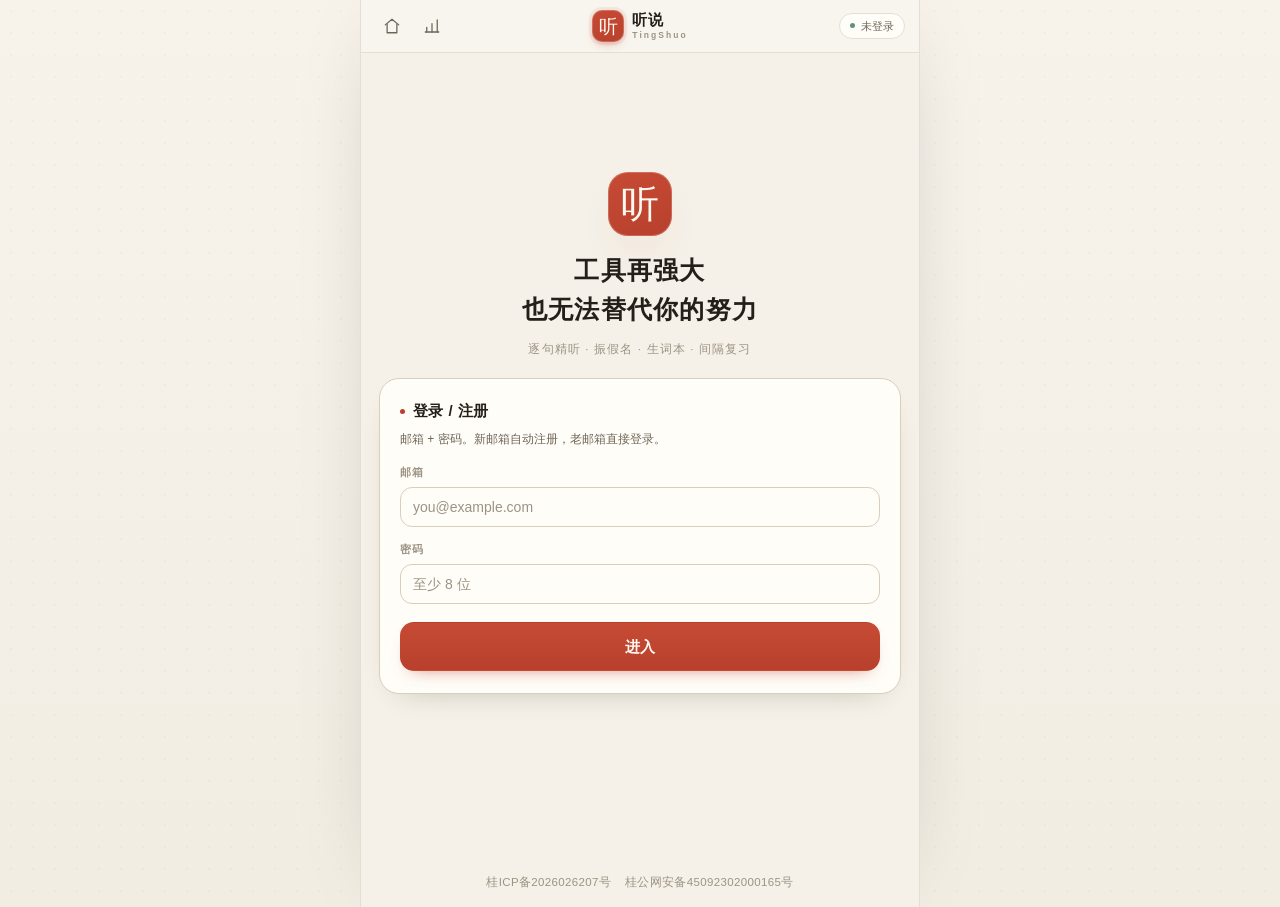
==== web/index.html @ bac6faae "feat(listen): 听力训练 12 课——切段播放/填空与选择题判分/原文重听（v0.9.46）" ====
<!DOCTYPE html>
<html lang="zh-CN">
<head>
<meta charset="UTF-8">
<meta name="viewport" content="width=device-width, initial-scale=1.0">
<meta name="theme-color" content="#F5F1E8">
<title>听说 TingShuo · 日语精听</title>
<link rel="icon" type="image/svg+xml" href="favicon.svg">
<link rel="alternate icon" href="favicon.ico">
<link rel="icon" type="image/png" sizes="32x32" href="favicon-32.png">
<link rel="apple-touch-icon" href="apple-touch-icon.png">
<link rel="stylesheet" href="css/style.css">
</head>
<body>
<div class="frame">
  <header>
    <div class="hdr-side">
      <button class="nav-btn" id="nav-back" style="display:none" title="返回" aria-label="返回">
        <svg viewBox="0 0 24 24" width="18" height="18" fill="none" stroke="currentColor" stroke-width="1.8" stroke-linecap="round" stroke-linejoin="round"><path d="m15 18-6-6 6-6"/></svg>
      </button>
      <button class="nav-btn" id="nav-home" title="首页" aria-label="首页">
        <svg viewBox="0 0 24 24" width="18" height="18" fill="none" stroke="currentColor" stroke-width="1.7" stroke-linecap="round" stroke-linejoin="round"><path d="M3 10.5 12 3l9 7.5"/><path d="M5.5 9.5V21h13V9.5"/></svg>
      </button>
      <button class="nav-btn" id="nav-study" title="学习足迹" aria-label="学习足迹">
        <svg viewBox="0 0 24 24" width="18" height="18" fill="none" stroke="currentColor" stroke-width="1.7" stroke-linecap="round" stroke-linejoin="round"><path d="M5 20v-6"/><path d="M12 20V9"/><path d="M19 20V4"/><path d="M3 20h18"/></svg>
      </button>
    </div>
    <div class="brand">
      <span class="brand-seal">听</span>
      <span class="brand-name">听说<em>TingShuo</em></span>
    </div>
    <div class="hdr-side right">
      <span class="s" id="userchip">未登录</span>
      <button class="nav-btn text" id="logout-btn" style="display:none" title="登出">退出</button>
    </div>
  </header>

  <!-- 登录 -->
  <section class="screen on" id="sc-login">
    <div class="login-wrap">
      <div class="login-hero">
        <div class="login-seal">听</div>
        <h1>工具再强大<br>也无法替代你的努力</h1>
        <p>逐句精听 · 振假名 · 生词本 · 间隔复习</p>
      </div>
      <div class="card login-card">
        <h2>登录 / 注册</h2>
        <p class="hint">邮箱 + 密码。新邮箱自动注册，老邮箱直接登录。</p>
        <div class="field">
          <label class="field-label" for="login-email">邮箱</label>
          <input id="login-email" placeholder="you@example.com" autocomplete="username">
        </div>
        <div class="field">
          <label class="field-label" for="login-pass">密码</label>
          <input id="login-pass" type="password" placeholder="至少 8 位" autocomplete="current-password">
        </div>
        <button class="btn accent" id="login-btn">进入</button>
        <div class="err" id="login-err"></div>
      </div>
    </div>
  </section>

  <!-- 首页/状态 -->
  <section class="screen" id="sc-home">
    <div class="card" id="gen-status-card" style="display:none">
      <h2>生成任务</h2>
      <p class="hint" id="gen-status-text"></p>
      <button class="btn accent" id="gen-status-btn">查看进度</button>
    </div>

    <div class="card hero">
      <div class="hero-top">
        <div>
          <span class="hero-overline">DAILY LESSON</span>
          <h2>今日课程</h2>
        </div>
        <div class="hero-date">
          <span class="bignum" id="lesson-date">—</span>
          <span class="hero-date-label">今日</span>
        </div>
      </div>
      <span class="status-chip" id="lesson-chip">未创建</span>
      <p class="hint" id="lesson-desc">还没有今天的课程。1 个词也可以生成一课。</p>
      <button class="btn accent" id="home-main-btn">创建今日课程</button>
      <button class="btn ghost" id="home-new-btn" style="display:none">✎ 新建词单（重做今日）</button>
      <div class="err" id="home-err"></div>
    </div>

    <div class="card review-card" id="review-card" style="display:none">
      <h2>复习</h2>
      <p class="hint" id="review-desc">有句子需要复习</p>
      <button class="btn accent" id="review-btn">开始复习</button>
    </div>

    <div class="card study-card">
      <h2>背词</h2>
      <p class="hint" id="wordstudy-desc">提交过的词单会自动累积到这里。</p>
      <div class="row2 action-row">
        <button class="btn ghost" id="ws-due-btn">复习</button>
        <button class="btn accent" id="ws-new-btn">新学</button>
      </div>
      <a class="text-link" href="#" id="lib-link">进入生词库 <span>→</span></a>
    </div>

    <div class="card">
      <h2>历史课程</h2>
      <div id="history-list"></div>
    </div>

    <div class="home-grid">
      <div class="card lib-tile">
        <span class="lib-ic ic-accent" aria-hidden="true"><svg viewBox="0 0 24 24" fill="none" stroke="currentColor" stroke-width="1.7" stroke-linecap="round" stroke-linejoin="round"><path d="M4 19.5A2.5 2.5 0 0 1 6.5 17H20"/><path d="M6.5 2H20v20H6.5A2.5 2.5 0 0 1 4 19.5v-15A2.5 2.5 0 0 1 6.5 2z"/></svg></span>
        <div class="lib-main">
          <h2>生词本</h2>
          <p class="hint" id="nb-desc">按目录浏览导入的生词与例句。</p>
        </div>
        <button class="btn ghost compact-btn" id="home-nb-btn" aria-label="浏览生词本">浏览 <span class="lib-go">→</span></button>
      </div>

      <div class="card lib-tile">
        <span class="lib-ic ic-jade" aria-hidden="true"><svg viewBox="0 0 24 24" fill="none" stroke="currentColor" stroke-width="1.7" stroke-linecap="round" stroke-linejoin="round"><path d="M4 14v-2a8 8 0 0 1 16 0v2"/><rect x="2.5" y="13" width="4" height="6.5" rx="2"/><rect x="17.5" y="13" width="4" height="6.5" rx="2"/></svg></span>
        <div class="lib-main">
          <h2>课文本</h2>
          <p class="hint" id="rec-desc">跟着原声课文背诵（第 5—9 课）。</p>
        </div>
        <button class="btn ghost compact-btn" id="home-rec-btn" aria-label="打开课文本">打开 <span class="lib-go">→</span></button>
      </div>

      <div class="card lib-tile">
        <span class="lib-ic ic-gold" aria-hidden="true"><svg viewBox="0 0 24 24" fill="none" stroke="currentColor" stroke-width="1.7" stroke-linecap="round" stroke-linejoin="round"><path d="m12 3 9 5-9 5-9-5 9-5Z"/><path d="m3 12 9 5 9-5"/><path d="m3 16.5 9 5 9-5"/></svg></span>
        <div class="lib-main">
          <h2>语法本</h2>
          <p class="hint" id="gra-desc">按课查看语法点与例句，联动课文本与生词本。</p>
        </div>
        <button class="btn ghost compact-btn" id="home-gra-btn" aria-label="打开语法本">打开 <span class="lib-go">→</span></button>
      </div>

      <div class="card lib-tile">
        <span class="lib-ic ic-accent" aria-hidden="true"><svg viewBox="0 0 24 24" fill="none" stroke="currentColor" stroke-width="1.7" stroke-linecap="round" stroke-linejoin="round"><circle cx="12" cy="12" r="9"/><path d="M3 12h18"/><path d="M12 3a15 15 0 0 1 0 18a15 15 0 0 1 0-18Z"/></svg></span>
        <div class="lib-main">
          <h2>生词本资源</h2>
          <p class="hint" id="nbres-desc">大家共享的生词本，可只读收藏或复制收藏。</p>
        </div>
        <button class="btn ghost compact-btn" id="home-nbres-btn" aria-label="逛逛生词本资源">逛逛 <span class="lib-go">→</span></button>
      </div>

      <div class="card lib-tile wide">
        <span class="lib-ic ic-ink" aria-hidden="true"><svg viewBox="0 0 24 24" fill="none" stroke="currentColor" stroke-width="1.7" stroke-linecap="round" stroke-linejoin="round"><ellipse cx="12" cy="5" rx="8" ry="3"/><path d="M4 5v14c0 1.7 3.6 3 8 3s8-1.3 8-3V5"/><path d="M4 12c0 1.7 3.6 3 8 3s8-1.3 8-3"/></svg></span>
        <div class="lib-main">
          <h2>本地音频缓存</h2>
          <p class="hint" id="cache-desc">尚未缓存音频，播放过的句子会自动存到本地。</p>
        </div>
        <button class="btn ghost compact-btn" id="cache-clear-btn">清理</button>
      </div>
    </div>

    <details class="card flow">
      <summary>使用流程</summary>
      <p class="hint">① 粘贴今天的词单（哪怕 1 个词也行，推荐每天 20 个）→ ② AI 生成材料（约 2—5 分钟）→
      ③ 一键配音（Azure TTS，逐句生成）→ ④ 点句播放、看振り仮名跟读。</p>
    </details>
  </section>

  <!-- 学习足迹 -->
  <section class="screen" id="sc-study">
    <div class="card st-hero">
      <div class="st-hero-copy">
        <span class="hero-overline">STUDY TRACE</span>
        <h2>学习足迹</h2>
        <p class="hint" id="st-today-line">今天还没有开始学习</p>
        <div class="st-chips">
          <span class="st-chip"><b id="st-streak">0</b><i>天连续</i></span>
          <span class="st-chip"><b id="st-best">0</b><i>天最佳</i></span>
        </div>
        <span class="status-chip" id="st-today-chip">今日目标 15 分钟</span>
      </div>
      <div class="st-ringwrap lg">
        <svg class="st-ring" viewBox="0 0 96 96" aria-hidden="true">
          <circle class="st-ring-bg" cx="48" cy="48" r="40"></circle>
          <circle class="st-ring-fg" cx="48" cy="48" r="40"></circle>
        </svg>
        <div class="st-ringtxt"><b id="st-ring-pct">0%</b><span id="st-ring-label">目标 15 分钟</span></div>
      </div>
    </div>

    <div class="card">
      <h2>每日目标</h2>
      <p class="hint">选一个每天能坚持的时长，达标后圆环点亮。</p>
      <div class="st-goal-chips" id="st-goals"></div>
    </div>

    <div class="card">
      <div class="card-head"><h2>本周</h2><span class="hint" id="st-week-total"></span></div>
      <div class="st-week" id="st-week"></div>
      <p class="hint" id="st-week-note" style="margin-top:8px"></p>
    </div>

    <div class="card">
      <div class="card-head"><h2>学习日历</h2><span class="hint" id="st-cal-total"></span></div>
      <div class="st-seg" role="tablist">
        <button class="on" id="st-view-month" type="button">月历</button>
        <button id="st-view-year" type="button">年视图</button>
      </div>
      <div class="st-cal-nav">
        <button class="st-navbtn" id="st-prev" type="button" aria-label="上一页">‹</button>
        <b id="st-cal-title"></b>
        <button class="st-navbtn" id="st-next" type="button" aria-label="下一页">›</button>
        <button class="st-todaybtn" id="st-today" type="button">今天</button>
      </div>
      <div id="st-cal"></div>
      <div class="st-legend">
        <span>少</span><i class="lv1"></i><i class="lv2"></i><i class="lv3"></i><i class="lv4"></i><i class="lv5"></i><span>多</span>
        <span class="st-legend-note">· 每格 = 一天，点格子看明细</span>
      </div>
    </div>

    <div class="card" id="st-day-card" hidden></div>

    <div class="card">
      <div class="card-head"><h2>累计</h2><span class="hint" id="st-total-hint"></span></div>
      <div class="st-total">
        <div><b id="st-total-hours">0</b><i>小时</i></div>
        <div class="st-total-split">
          <span>主动学习 <b id="st-total-active">0</b></span>
          <span>听力 <b id="st-total-listen">0</b></span>
        </div>
      </div>
      <div class="st-milebar"><div id="st-milebar-fill"></div></div>
      <p class="hint" id="st-next-mile" style="margin-top:8px"></p>
    </div>

    <div class="card">
      <h2>里程碑</h2>
      <div class="st-miles" id="st-miles"></div>
    </div>

    <details class="card flow">
      <summary>学习时长怎么算？</summary>
      <p class="hint">只统计打开着、且在用的学习页面：后台、锁屏、切到别的窗口都不计。<br>
      连续 2 分钟没有操作、也没有播放音频，会自动暂停计时。<br>
      听音频时记作「听力」，其余记作「主动」；单日听力最多 3 小时，全天最多 8 小时。<br>
      一天累计满 5 分钟算一个学习日；每 7 天允许 1 天休息，不打断连续天数。<br>
      电脑和手机同时使用不会重复计时。</p>
    </details>
  </section>

  <!-- 词单 -->
  <section class="screen" id="sc-create">
    <div class="card">
      <h2>今天的词单</h2>
      <p class="hint">每行一词：<code>单词｜读音｜词性｜中文</code>（读音可空）。重点词标 <code>★</code>（材料中出现 2 次）。</p>
      <textarea id="words-input" placeholder="精算｜せいさん｜名詞｜一起结账 ★&#10;駅｜えき｜名詞｜车站"></textarea>
      <div class="textarea-foot"><span class="hint" id="words-count">0 词</span></div>
      <div class="field-label" style="margin-top:14px">生成模式</div>
      <div class="modebar" style="margin-top:6px">
        <button id="mode-full" class="on">句子模式</button>
        <button id="mode-phrases">短语模式</button>
      </div>
      <p class="hint" id="mode-desc" style="margin:6px 0 0">对话 + 短文：每个词自然出现在有场景的完整句子里（约 3—5 分钟）</p>
      <div class="row2 field-row">
        <div class="field">
          <span>难度</span>
          <select id="sel-level"><option>N5</option><option selected>N4</option><option>N3</option></select>
        </div>
        <div class="field">
          <span>朗读音色</span>
          <select id="sel-voice"><option value="Nanami" selected>Nanami（女声）</option><option value="Keita">Keita（男声）</option></select>
        </div>
      </div>
      <button class="btn accent" id="submit-words-btn">提交并生成材料</button>
      <div class="row2 action-row">
        <button class="btn ghost" id="open-picker-btn">从生词库选词</button>
        <button class="btn ghost" id="fill-sample-btn">填入示例 20 词</button>
      </div>
      <div class="err" id="create-err"></div>
    </div>
  </section>

  <!-- 生成中 -->
  <section class="screen" id="sc-gen">
    <div class="card gen-note">
      <h2 id="gen-title">材料生成中</h2>
      <div class="spinner"></div>
      <p class="hint" id="gen-note">正在用大模型围绕你的词单写对话和短文，通常需要 2—5 分钟。<br>请不要关闭本页。</p>
      <p class="hint" id="gen-step"></p>
      <div class="preview" id="gen-preview"></div>
      <div class="log" id="gen-log"></div>
      <div class="err" id="gen-err"></div>
      <button class="btn accent" style="display:none" id="gen-retry">↻ 重新生成</button>
      <button class="btn ghost" style="display:none" id="gen-back">返回修改词单</button>
    </div>
  </section>

  <!-- 学习 -->
  <section class="screen" id="sc-learn">
    <div class="modebar">
      <button id="md-normal" class="on">跟读</button>
      <button id="md-blind">盲听</button>
      <button id="md-zh">译文</button>
      <button id="md-rt" class="on">假名</button>
      <button id="md-fav">★ 收藏</button>
    </div>
    <div class="viewbar">
      <button id="vw-words">生词模式</button>
      <button id="vw-phrases">短语模式</button>
      <button id="vw-full" class="on">句子模式</button>
    </div>
    <div class="tabs" id="mat-tabs"></div>
    <div class="row2 learn-actions" style="margin-bottom:10px">
      <button class="btn ghost" id="play-all-btn">▶ 整段连播</button>
      <button class="btn ghost" id="pod-btn" title="本课中日双语播客">🎙 播客</button>
      <button class="btn accent" id="tts-btn">为全部句子配音</button>
    </div>
    <div class="card pod-panel" id="pod-panel" hidden>
      <div class="pod-head">
        <span class="pod-title" id="pod-title">本课播客 · 思思 & xudong</span>
        <span class="pod-state" id="pod-state"></span>
        <span style="flex:1"></span>
        <button class="btn ghost" id="pod-gen">生成播客</button>
        <button class="btn ghost" id="pod-close">收起</button>
      </div>
      <div class="pod-bar">
        <button class="btn ghost" id="pod-play">▶</button>
        <select id="pod-rate" title="倍速">
          <option value="0.8">0.8x</option>
          <option value="1" selected>1.0x</option>
          <option value="1.2">1.2x</option>
        </select>
        <span id="pod-time">0:00 / 0:00</span>
      </div>
      <div class="pod-sub" id="pod-sub"></div>
      <div class="pod-log" id="pod-log" hidden></div>
      <div class="pod-list" id="pod-list"></div>
    </div>
    <div class="sents" id="sents"></div>
    <p class="hint" id="learn-hint" style="margin-top:12px"></p>
  </section>
  <!-- 复习 -->
  <section class="screen" id="sc-review">
    <div id="review-content"></div>
  </section>
  <!-- 生词库 -->
  <section class="screen" id="sc-library">
    <input id="lib-search" placeholder="搜索单词 / 读音 / 含义">
    <div class="sents" id="lib-list" style="margin-top:10px"></div>
    <p class="hint" id="lib-hint" style="margin-top:12px"></p>
  </section>
  <!-- 背词 -->
  <section class="screen" id="sc-wordstudy">
    <div id="wordstudy-content"></div>
  </section>
  <!-- 生词本 -->
  <section class="screen" id="sc-aiask">
    <div class="card" style="padding:10px 12px" id="ai-ctx"></div>
    <div id="ai-msgs"></div>
    <div class="ai-inputcard">
      <input id="ai-q" maxlength="500" placeholder="关于这句想问什么？" />
      <div class="ai-inputfoot">
        <button id="ai-send" class="ai-sendbtn" title="发送">↑</button>
      </div>
    </div>
  </section>

  <section class="screen" id="sc-notebook">
    <div class="nb-headpin" id="nb-headpin">
    <div class="nb-tabs" id="nb-tabs">
      <button class="nb-tab on" id="nb-tab-mine" type="button">
        <b>我的生词本</b><span class="nb-tab-sub" id="nb-tab-mine-sub"></span>
      </button>
      <button class="nb-tab" id="nb-tab-fav" type="button">
        <b>收藏生词本</b><span class="nb-tab-sub" id="nb-tab-fav-sub"></span>
      </button>
      <button class="nb-tab nb-tab-add" id="nb-tab-add" type="button" title="新建生词本">＋</button>
    </div>
    <div class="card nb-strip" id="nb-strip">
      <div class="nb-strip-main">
        <div class="nb-strip-row1">
          <select id="nbp-nb" class="nb-strip-select" aria-label="切换生词本"></select>
          <b id="nb-strip-name" hidden>生词本</b>
          <span id="nb-strip-badge"></span>
        </div>
        <div class="nb-strip-row2" id="nb-strip-text"></div>
      </div>
      <div class="nb-strip-btns">
        <button class="btn ghost" id="nb-share-back" type="button" hidden>← 资源</button>
        <button class="btn ghost nb-share-btn" id="nb-share-btn" type="button" title="把这个生词本共享给所有人">共享</button>
        <span class="nb-tool-sep" id="nb-tool-sep"></span>
        <button class="btn ghost nb-icon" id="nb-pod-btn" title="用本单元的词和句子生成播客" aria-label="生成播客">
          <svg viewBox="0 0 24 24" fill="none" stroke="currentColor" stroke-width="1.7" stroke-linecap="round" stroke-linejoin="round"><rect x="9" y="3" width="6" height="11" rx="3"/><path d="M5 11a7 7 0 0 0 14 0"/><path d="M12 18v3"/><path d="M9 21h6"/></svg>
        </button>
        <button class="btn ghost nb-icon" id="nb-copy-btn" title="复制本单元全部词和句子" aria-label="复制本单元">
          <svg viewBox="0 0 24 24" fill="none" stroke="currentColor" stroke-width="1.7" stroke-linecap="round" stroke-linejoin="round"><rect x="9" y="9" width="10" height="10" rx="2"/><path d="M5 15V5a2 2 0 0 1 2-2h8"/></svg>
        </button>
        <button class="btn ghost nb-icon" id="nb-export-btn" title="导出本单元词和句子（txt + csv）" aria-label="导出本单元">
          <svg viewBox="0 0 24 24" fill="none" stroke="currentColor" stroke-width="1.7" stroke-linecap="round" stroke-linejoin="round"><path d="M12 3v11"/><path d="m7 10 5 5 5-5"/><path d="M5 21h14"/></svg>
        </button>
        <button class="btn ghost nb-icon nb-test" id="nb-test-btn" title="测试本目录全部词（句子挖空为主）" aria-label="测试本目录">测</button>
        <button class="btn ghost nb-icon" id="nb-gra-btn" title="本课语法点与例句" aria-label="本课语法" hidden>法</button>
        <div class="nb-play-group" id="nb-play-group">
          <button class="btn ghost nb-icon" id="nb-play-cfg" title="播放设置" aria-label="播放设置">
            <svg viewBox="0 0 24 24" fill="none" stroke="currentColor" stroke-width="1.7" stroke-linecap="round" stroke-linejoin="round"><path d="M4 7h10"/><path d="M18 7h2"/><circle cx="16" cy="7" r="2"/><path d="M4 17h4"/><path d="M12 17h8"/><circle cx="10" cy="17" r="2"/></svg>
          </button>
          <button class="btn accent" id="nb-play-all" title="按设置连播本目录全部词与例句">▶ 全播</button>
          <button class="btn ghost nb-icon nb-kbd" id="nb-kbd-btn" type="button" aria-label="键盘快捷键说明">
            <svg viewBox="0 0 24 24" fill="none" stroke="currentColor" stroke-width="1.7" stroke-linecap="round" stroke-linejoin="round"><rect x="2.5" y="6" width="19" height="12" rx="2.5"/><path d="M6 10h.01M9 10h.01M12 10h.01M15 10h.01M18 10h.01M6 14h.01M18 14h.01M9 14h6"/></svg>
            <span class="nb-kbd-pop" role="tooltip">
              <span class="nb-kbd-row"><kbd>←</kbd><kbd>↑</kbd><em>上一个</em></span>
              <span class="nb-kbd-row"><kbd>→</kbd><kbd>↓</kbd><em>下一个</em></span>
              <span class="nb-kbd-row"><kbd class="wide">空格</kbd><em>暂停 / 继续</em></span>
              <span class="nb-kbd-note">全播时生效</span>
            </span>
          </button>
        </div>
      </div>
    </div>
    </div>
    <!-- 目录选择面板紧跟横条：播客面板可能很高（生成中日志+几百行列表），
         放在它下面时点"更换"弹出来的面板在屏幕外，看着像没反应（2026-11-04 报障） -->
    <div class="card nb-pickpanel" id="nbp-panel" hidden>
      <div class="nb-pickrow" id="nbp-statrow">
        <span class="nb-pickstat" id="nbp-stat"></span>
        <button class="nb-mini-add" id="nbp-new-dir" type="button" title="新建目录">＋目录</button>
      </div>
      <div class="nb-picklist" id="nbp-list"></div>
    </div>
    <div class="card nb-sharepanel" id="nb-sharepanel" hidden>
      <div id="nb-share-body"></div>
    </div>
    <div id="pod-slot-nb"></div>
    <div class="card nb-nowbar" id="nb-nowbar" hidden>
      <span id="nb-now-text"></span>
      <span class="nb-now-btns">
        <button class="btn ghost nb-now-cfg" id="nb-now-cfg" title="播放设置" aria-label="播放设置">
          <svg viewBox="0 0 24 24" fill="none" stroke="currentColor" stroke-width="1.7" stroke-linecap="round" stroke-linejoin="round"><path d="M4 7h10"/><path d="M18 7h2"/><circle cx="16" cy="7" r="2"/><path d="M4 17h4"/><path d="M12 17h8"/><circle cx="10" cy="17" r="2"/></svg>
        </button>
        <button class="btn ghost" id="nb-now-pause">⏸ 暂停</button>
        <button class="btn ghost" id="nb-now-stop">■ 停止</button>
      </span>
    </div>
    <div class="sents" id="nb-words"></div>
    <p class="hint" id="nb-hint" style="margin-top:12px"></p>
  </section>

  <!-- 生词本资源：大家共享出来的生词本 -->
  <section class="screen" id="sc-nbres">
    <div class="card nbres-head">
      <h2>生词本资源</h2>
      <p class="hint">大家共享出来的生词本。<b>只读收藏</b>跟着原作者更新；<b>复制收藏</b>得到一份独立的副本，可自由修改。</p>
    </div>
    <div id="nbres-list"></div>
    <p class="hint" id="nbres-hint" style="margin-top:12px"></p>
  </section>

  <!-- 语法本 -->
  <section class="screen" id="sc-grammar">
    <div class="card" id="gra-list-card">
      <h2>语法本</h2>
      <p class="hint">按教材课次整理「语法解释」与「表达扩展」。例句与词表可发音；已出现在课文本/生词本里的例句会带「原声」「生词本」入口。</p>
      <div class="gra-books" id="gra-books" role="tablist">
        <button class="gra-book" data-book="初级上">初级上</button>
        <button class="gra-book" data-book="初级下">初级下</button>
        <button class="gra-book" data-book="中级上">中级上</button>
        <button class="gra-book" data-book="中级下">中级下</button>
        <button class="gra-book" data-book="高级">高级</button>
      </div>
      <button class="gra-quiz-entry" id="gra-quiz-random">
        <span class="gra-quiz-entry-main">
          <b>综合测验 · 随机 20 题</b>
          <span class="hint">全书随机抽题，点选即判分</span>
        </span>
        <span class="gra-quiz-entry-go">开始 →</span>
      </button>
      <div id="gra-list"></div>
    </div>
    <div id="gra-lesson" hidden>
      <button class="btn ghost gra-back" id="gra-back-list">← 课列表</button>
      <div id="gra-detail"></div>
    </div>
  </section>

  <!-- 语法测验 -->
  <section class="screen" id="sc-quiz">
    <div class="card quiz-head">
      <div class="quiz-head-top">
        <h2 id="quiz-title">语法测验</h2>
        <span class="quiz-count" id="quiz-count"></span>
      </div>
      <div class="quiz-bar"><div id="quiz-bar-fill"></div></div>
    </div>
    <div id="quiz-body"></div>
  </section>

  <!-- 课文本列表 -->
  <section class="screen" id="sc-recite">
    <div class="card">
      <h2>课文本</h2>
      <p class="hint">练口语课文原声。选一课：听读、背诵、听写、选角色对戏，或用消失术、中译日、通关赛挑战记忆。</p>
      <div class="tabs rec-tabs" id="rec-tabs">
        <button data-tab="text" class="on">课文</button>
        <button data-tab="listen">听力训练</button>
      </div>
      <div id="rec-list"></div>
      <div id="lis-list" hidden></div>
      <p class="hint" id="rec-list-hint" style="margin-top:12px"></p>
    </div>
  </section>

  <!-- 课文本练习 -->
  <section class="screen" id="sc-recite-play">
    <div class="card rec-head">
      <div class="rec-head-top">
        <h2 id="rec-title">—</h2>
        <div class="rec-head-tools">
          <select id="rec-rate" class="rec-speed" aria-label="播放速度">
            <option value="0.5">0.5×</option>
            <option value="0.75">0.75×</option>
            <option value="1" selected>1×</option>
            <option value="1.25">1.25×</option>
            <option value="1.5">1.5×</option>
          </select>
          <button class="btn ghost rec-gra-btn" id="rec-gra-btn" title="本课语法点与例句" aria-label="本课语法点与例句" hidden>
            <svg viewBox="0 0 24 24" fill="none" stroke="currentColor" stroke-width="1.7" stroke-linecap="round" stroke-linejoin="round"><path d="M4 19.5A2.5 2.5 0 0 1 6.5 17H20"/><path d="M6.5 2H20v20H6.5A2.5 2.5 0 0 1 4 19.5v-15A2.5 2.5 0 0 1 6.5 2z"/></svg>
          </button>
        </div>
      </div>
      <div class="modebar rec-modes" id="rec-modes">
        <button data-mode="read" class="on">听读</button>
        <button data-mode="recite">背诵</button>
        <button data-mode="dict">听写</button>
        <button data-mode="listen">连听</button>
        <button data-mode="role">对戏</button>
        <button data-mode="cloze">消失术</button>
        <button data-mode="zh2jp">中译日</button>
        <button data-mode="run">通关赛</button>
      </div>
      <p class="hint" id="rec-mode-desc"></p>
    </div>
    <div id="rec-lines"></div>
    <div id="rec-focus" hidden></div>
    <div class="rec-player" id="rec-player" hidden>
      <div class="rec-bar"><div id="rec-bar-fill"></div></div>
      <div class="rec-ctrls">
        <button class="rec-btn" id="rec-prev" aria-label="上一句">⏮</button>
        <button class="rec-btn main" id="rec-play" aria-label="播放">▶</button>
        <button class="rec-btn" id="rec-repeat" aria-label="重播本句">↻</button>
        <button class="rec-btn" id="rec-next" aria-label="下一句">⏭</button>
      </div>
    </div>
  </section>

  <!-- 听力训练练习 -->
  <section class="screen" id="sc-listen-play">
    <div class="card rec-head">
      <div class="rec-head-top">
        <h2 id="lis-title">—</h2>
        <span class="rec-item-meta" id="lis-meta"></span>
      </div>
      <p class="hint">按大题播放录音并作答，提交后判分、揭晓原文。点原文任意一句可重听该句。</p>
    </div>
    <div id="lis-sections"></div>
  </section>

  <footer class="site-footer">
    <a href="https://beian.miit.gov.cn/" target="_blank" rel="noopener noreferrer">桂ICP备2026026207号</a>
    <a href="https://beian.mps.gov.cn/#/query/webSearch?code=45092302000165" target="_blank" rel="noopener noreferrer">桂公网安备45092302000165号</a>
  </footer>
</div>
<!-- 生词库选词层（创建课程页用） -->
<div class="picker-mask" id="picker-mask" style="display:none">
  <div class="picker card">
    <h2>从生词库选词</h2>
    <input id="picker-search" placeholder="搜索单词 / 读音 / 含义">
    <div class="picker-list" id="picker-list"></div>
    <button class="btn accent" id="picker-ok">加入词单</button>
    <button class="btn ghost" id="picker-cancel-btn">取消</button>
  </div>
</div>
<div class="picker-mask nb-cfg-mask" id="nb-cfg-mask" style="display:none">
  <div class="picker card nb-cfg">
    <h2>播放设置</h2>
    <p class="nb-cfg-sub">单词与例句的朗读节奏</p>
    <section class="cfg-group">
      <div class="cfg-group-title">单词</div>
      <div class="cfg-fields">
        <label class="cfg-field"><span>播放次数</span><input type="number" id="cfg-word" min="1" max="99" value="2"></label>
        <label class="cfg-field"><span>间隔（秒）</span><input type="number" id="cfg-wgap" min="0" max="10" value="1"></label>
        <label class="cfg-field"><span>倍速</span><select id="cfg-wrate" class="cfg-rate">
          <option value="0.5">0.5×</option>
          <option value="0.6">0.6×</option>
          <option value="0.7">0.7×</option>
          <option value="0.75">0.75×</option>
          <option value="0.8">0.8×</option>
          <option value="0.9">0.9×</option>
          <option value="1" selected>1×</option>
          <option value="1.1">1.1×</option>
          <option value="1.2">1.2×</option>
          <option value="1.25">1.25×</option>
          <option value="1.3">1.3×</option>
          <option value="1.5">1.5×</option>
          <option value="1.75">1.75×</option>
          <option value="2">2×</option>
        </select></label>
      </div>
      <label class="cfg-check"><input type="checkbox" id="cfg-wmean" checked>单词后播中文含义</label>
    </section>
    <section class="cfg-group">
      <div class="cfg-group-title">句子</div>
      <div class="cfg-fields">
        <label class="cfg-field"><span>播放次数</span><input type="number" id="cfg-sent" min="1" max="99" value="1"></label>
        <label class="cfg-field"><span>间隔（秒）</span><input type="number" id="cfg-sgap" min="0" max="10" value="1"></label>
        <label class="cfg-field"><span>倍速</span><select id="cfg-srate" class="cfg-rate">
          <option value="0.5">0.5×</option>
          <option value="0.6">0.6×</option>
          <option value="0.7">0.7×</option>
          <option value="0.75">0.75×</option>
          <option value="0.8">0.8×</option>
          <option value="0.9">0.9×</option>
          <option value="1" selected>1×</option>
          <option value="1.1">1.1×</option>
          <option value="1.2">1.2×</option>
          <option value="1.25">1.25×</option>
          <option value="1.3">1.3×</option>
          <option value="1.5">1.5×</option>
          <option value="1.75">1.75×</option>
          <option value="2">2×</option>
        </select></label>
      </div>
      <label class="cfg-check"><input type="checkbox" id="cfg-smean" checked>句子后播中文翻译</label>
    </section>
    <label class="cfg-loop">本列表循环次数<input type="number" id="cfg-loop" min="1" max="99" value="1"><span class="cfg-unit">遍</span></label>
    <p class="hint">单词按读音、例句按原文朗读；倍速同时作用于该组的中文跟读，间隔为每条音频之间的停顿秒数。</p>
    <div class="row2">
      <button class="btn accent" id="cfg-save">保存</button>
      <button class="btn ghost" id="cfg-cancel">取消</button>
    </div>
  </div>
</div>
<div class="picker-mask nb-cfg-mask" id="nb-new-mask" style="display:none">
  <div class="picker card nb-cfg nb-newmodal" role="dialog" aria-modal="true" aria-labelledby="nb-new-title">
    <h2 id="nb-new-title">新建生词本</h2>
    <p class="nb-cfg-sub" id="nb-new-sub"></p>
    <div id="nb-new-body"></div>
  </div>
</div>
<script src="js/ruby-splits.js"></script>
<script src="js/app.js"></script>
</body>
</html>
---- web/css/style.css ----
/* ============================================================
   听说 TingShuo · 纸墨设计系统
   暖纸底 / 墨色字 / 朱砂强调 / 活字衬线
   ============================================================ */
:root {
  --paper: #F5F1E8;
  --paper-deep: #EFE9DD;
  --surface: #FFFDF8;
  --surface-2: #F8F4EB;
  --surface-3: #F1EBDF;
  --ink: #241F19;
  --ink2: #6E6658;
  --ink3: #9C9384;
  --line: #E6DFD1;
  --line-strong: #D8CFBD;
  --seg-line: #CC7087;
  --accent: #B8402C;
  --accent-deep: #98311F;
  --accent-soft: rgba(184, 64, 44, .09);
  --jade: #2E6B57;
  --jade-soft: rgba(46, 107, 87, .09);
  --ok: #2E6B57;
  --danger: #B23A32;
  --danger-soft: rgba(178, 58, 50, .09);
  --gold: #B4894A;
  --serif: "Yu Mincho", "Hiragino Mincho ProN", "Noto Serif JP", "Songti SC", "SimSun", serif;
  --sans: "Microsoft YaHei UI", "PingFang SC", "Hiragino Sans", "Noto Sans JP", "Segoe UI", sans-serif;
  --r-lg: 20px;
  --r-md: 14px;
  --r-sm: 10px;
  --r-xs: 8px;
  --shadow-sm: 0 1px 2px rgba(36, 31, 25, .04);
  --shadow-md: 0 12px 32px -24px rgba(36, 31, 25, .45);
  --shadow-lg: 0 26px 64px -36px rgba(36, 31, 25, .55);
  --ease: cubic-bezier(.22, .61, .36, 1);
  --dur: .18s;
  --frame-w: 560px;
}

* { margin: 0; padding: 0; box-sizing: border-box; }
[hidden] { display: none !important; }
html { -webkit-text-size-adjust: 100%; }

body {
  background-color: var(--paper);
  background-image:
    radial-gradient(rgba(36, 31, 25, .028) 1px, transparent 1px),
    linear-gradient(180deg, #F7F3EB 0%, #F2EDE3 100%);
  background-size: 22px 22px, 100% 100%;
  color: var(--ink);
  font-family: var(--sans);
  font-size: 15px;
  line-height: 1.6;
  min-height: 100vh;
  display: flex;
  justify-content: center;
  -webkit-font-smoothing: antialiased;
}

::selection { background: var(--accent-soft); color: var(--accent-deep); }

/* 滚动条：纸墨色的细窄样式，避免系统滚动条破坏质感 */
* { scrollbar-width: thin; scrollbar-color: var(--line-strong) transparent; }
::-webkit-scrollbar { width: 10px; height: 10px; }
::-webkit-scrollbar-track { background: transparent; }
::-webkit-scrollbar-thumb {
  background: var(--line-strong); border-radius: 99px;
  border: 3px solid transparent; background-clip: content-box;
}
::-webkit-scrollbar-thumb:hover { background-color: var(--ink3); }

/* 键盘可达性：所有可交互元素统一朱砂色焦点圈（鼠标点击不出现） */
:where(button, a, summary, [tabindex]):focus-visible {
  outline: 2px solid var(--accent); outline-offset: 2px;
}

.frame {
  width: 100%;
  max-width: var(--frame-w);
  min-height: 100vh;
  display: flex;
  flex-direction: column;
  border-left: 1px solid var(--line);
  border-right: 1px solid var(--line);
  background: var(--paper);
  box-shadow: 0 0 90px -50px rgba(36, 31, 25, .4);
}

/* ===== 页脚（备案号） ===== */
.site-footer {
  margin-top: auto;
  padding: 12px 14px 16px;
  display: flex;
  flex-wrap: wrap;
  justify-content: center;
  gap: 4px 14px;
  text-align: center;
  font-size: 11.5px;
  letter-spacing: .03em;
  color: var(--ink3);
}
.site-footer a { color: inherit; text-decoration: none; }
.site-footer a:hover { color: var(--ink2); text-decoration: underline; }

/* ===== 顶栏 ===== */
header {
  position: sticky;
  top: 0;
  z-index: 30;
  display: grid;
  grid-template-columns: 1fr auto 1fr;
  align-items: center;
  gap: 8px;
  padding: 9px 14px;
  border-bottom: 1px solid var(--line);
  background: rgba(249, 246, 239, .9);
  backdrop-filter: blur(16px) saturate(1.1);
  -webkit-backdrop-filter: blur(16px) saturate(1.1);
  box-shadow: 0 10px 30px -30px rgba(36, 31, 25, .5);
}
.hdr-side { display: flex; align-items: center; gap: 6px; min-width: 0; }
.hdr-side.right { justify-content: flex-end; }
.brand { display: flex; align-items: center; gap: 8px; justify-self: center; min-width: 0; }
.brand-seal {
  width: 32px; height: 32px; border-radius: 10px; flex: none;
  background: linear-gradient(160deg, #C64B35, var(--accent));
  color: #FFF9F2; font-family: var(--serif); font-size: 19px; line-height: 1;
  display: grid; place-items: center;
  box-shadow:
    inset 0 0 0 1px rgba(255, 255, 255, .22),
    0 4px 10px -4px rgba(184, 64, 44, .55),
    0 0 0 3px rgba(184, 64, 44, .07);
}
.brand-name { font-size: 15px; font-weight: 700; letter-spacing: .05em; white-space: nowrap; line-height: 1.1; }
.brand-name em {
  display: block; font-style: normal; font-family: var(--sans);
  font-size: 8.5px; letter-spacing: .24em; color: var(--ink3);
  font-weight: 600; margin-top: 2px;
}
.nav-btn {
  width: 34px; height: 34px; flex: none; border-radius: 11px;
  border: 1px solid transparent; background: transparent; color: var(--ink2);
  display: inline-flex; align-items: center; justify-content: center;
  cursor: pointer; font-family: inherit; transition: background .15s, color .15s, border-color .15s;
}
.nav-btn:hover { background: var(--surface); color: var(--ink); border-color: var(--line); }
.nav-btn.text { width: auto; padding: 0 10px; font-size: 11.5px; color: var(--ink3); }
.nav-btn.text:hover { color: var(--accent); border-color: rgba(184, 64, 44, .22); background: var(--accent-soft); }
header .s {
  display: inline-flex; align-items: center; gap: 6px;
  max-width: 148px; padding: 4px 10px;
  font-size: 10.5px; color: var(--ink2); letter-spacing: .01em;
  background: var(--surface); border: 1px solid var(--line);
  border-radius: 999px; white-space: nowrap;
  overflow: hidden; text-overflow: ellipsis;
}
header .s::before {
  content: ""; width: 5px; height: 5px; border-radius: 50%;
  background: var(--jade); opacity: .75; flex: none;
}

/* ===== 屏幕与卡片 ===== */
.screen { display: none; flex: 1; flex-direction: column; padding: 18px 18px 40px; }
.screen.on { display: flex; animation: screen-in .26s var(--ease); }
@keyframes screen-in {
  from { opacity: 0; transform: translateY(7px); }
  to { opacity: 1; transform: none; }
}

.card {
  background: var(--surface);
  border: 1px solid var(--line);
  border-radius: var(--r-lg);
  padding: 18px;
  margin-bottom: 12px;
  box-shadow: var(--shadow-sm);
}
.card h2 {
  font-size: 15px; font-weight: 700; letter-spacing: .03em;
  line-height: 1.35; margin-bottom: 8px;
  display: flex; align-items: center; gap: 8px;
}
.card h2::before {
  content: ""; width: 5px; height: 5px; border-radius: 50%;
  background: var(--accent); flex: none; margin-top: 1px;
}
.card-head { display: flex; align-items: center; justify-content: space-between; gap: 10px; }
.card-head h2 { margin-bottom: 0; }

.hint { font-size: 12px; color: var(--ink2); line-height: 1.75; }
.hint code {
  background: var(--accent-soft); color: var(--accent-deep);
  padding: 1px 6px; border-radius: 6px; font-size: 11px; font-family: var(--sans);
}
.hint a { color: var(--accent); text-decoration: none; }

/* ===== 表单 ===== */
input, textarea, select {
  width: 100%; font-size: 14px; color: var(--ink);
  padding: 11px 12px;
  border: 1px solid var(--line-strong);
  border-radius: 12px;
  background: var(--surface);
  font-family: var(--sans);
  transition: border-color .15s, box-shadow .15s, background .15s;
}
input::placeholder, textarea::placeholder { color: var(--ink3); }
input:focus, textarea:focus, select:focus {
  outline: none; border-color: var(--accent);
  box-shadow: 0 0 0 3px var(--accent-soft);
}
textarea {
  font-family: var(--serif); font-size: 15px; line-height: 1.9;
  height: 190px; resize: vertical; padding: 14px;
}
.field { display: flex; flex-direction: column; gap: 6px; min-width: 0; }
.field-label {
  font-size: 10.5px; color: var(--ink3); letter-spacing: .1em;
  font-weight: 700; text-transform: uppercase;
}
.row2 { display: flex; gap: 10px; }
.row2 > * { flex: 1; min-width: 0; }

/* ===== 按钮 ===== */
.btn {
  display: block; width: 100%;
  padding: 13px 16px; margin-top: 12px;
  border: 1px solid transparent; border-radius: 14px;
  background: var(--ink); color: #FFF9F2;
  font-size: 15px; font-weight: 600; letter-spacing: .02em;
  font-family: inherit; line-height: 1.4;
  cursor: pointer;
  transition: background var(--dur) var(--ease), border-color var(--dur) var(--ease),
    color var(--dur) var(--ease), transform .1s var(--ease), box-shadow var(--dur) var(--ease);
}
.btn:hover { background: #332B21; }
.btn:active { transform: translateY(1px) scale(.997); }
.btn.accent {
  background: linear-gradient(180deg, #C64B35, var(--accent));
  box-shadow: 0 8px 18px -12px rgba(184, 64, 44, .8);
}
.btn.accent:hover {
  background: linear-gradient(180deg, #BC452F, var(--accent-deep));
  box-shadow: 0 12px 24px -14px rgba(184, 64, 44, .9);
}
.btn.ghost { background: var(--surface); color: var(--ink2); border-color: var(--line-strong); }
.btn.ghost:hover { background: var(--surface-2); color: var(--ink); border-color: var(--ink3); }
.btn:disabled { opacity: .48; cursor: not-allowed; transform: none; box-shadow: none; filter: saturate(.7); }
.btn.ghost:disabled { background: var(--surface-2); border-style: dashed; color: var(--ink3); }
.btn:focus-visible, .nav-btn:focus-visible, .modebar button:focus-visible,
.viewbar button:focus-visible, .tabs button:focus-visible, .ws-seg button:focus-visible {
  outline: 2px solid var(--accent); outline-offset: 2px;
}
.err { color: var(--accent); font-size: 12.5px; margin-top: 8px; display: none; line-height: 1.6; }

/* ===== 登录 ===== */
.login-wrap {
  display: flex; flex-direction: column; justify-content: center;
  gap: 20px; min-height: calc(100vh - 150px); padding: 10px 0 30px;
}
.login-hero { text-align: center; padding: 6px 0 0; }
.login-seal {
  width: 64px; height: 64px; margin: 0 auto 16px; border-radius: 20px;
  background: linear-gradient(160deg, #C64B35, var(--accent));
  color: #FFF9F2; font-family: var(--serif); font-size: 38px; line-height: 1;
  display: grid; place-items: center;
  box-shadow: 0 20px 44px -26px rgba(184, 64, 44, .9), inset 0 0 0 1px rgba(255, 255, 255, .2);
}
.login-hero h1 {
  font-family: var(--serif); font-size: 25px; font-weight: 600;
  letter-spacing: .05em; line-height: 1.55;
}
.login-hero p { font-size: 11.5px; color: var(--ink3); letter-spacing: .1em; margin-top: 10px; }
.login-card {
  padding: 22px 20px;
  border-color: var(--line-strong);
  box-shadow: var(--shadow-md);
}
.login-card .field { margin-top: 14px; }
.login-card .btn { margin-top: 18px; }

/* ===== 首页 ===== */
.hero {
  position: relative; overflow: hidden; padding: 20px;
  background:
    radial-gradient(130% 150% at 100% 0%, rgba(184, 64, 44, .065), transparent 56%),
    linear-gradient(180deg, var(--surface), #FBF7EE);
}
.hero::after {
  content: "聴"; position: absolute; right: -8px; bottom: -34px;
  font-family: var(--serif); font-size: 136px; line-height: 1;
  color: rgba(184, 64, 44, .055); pointer-events: none;
}
.hero-top { display: flex; align-items: flex-start; justify-content: space-between; gap: 14px; position: relative; z-index: 1; }
.hero-overline { display: block; font-size: 8.5px; letter-spacing: .26em; color: var(--ink3); font-weight: 700; margin-bottom: 6px; }
.hero h2 { font-size: 21px; letter-spacing: .02em; margin-bottom: 0; }
.hero h2::before { width: 6px; height: 6px; }
.hero-date { display: flex; flex-direction: column; align-items: flex-end; gap: 1px; flex: none; }
.hero-date .bignum {
  font-family: var(--serif); font-size: 31px; font-weight: 600;
  line-height: 1.1; letter-spacing: .01em; text-align: right;
  margin: 0; font-variant-numeric: tabular-nums;
}
.hero-date-label { font-size: 9px; letter-spacing: .2em; color: var(--ink3); }
.hero .status-chip { margin-top: 14px; position: relative; z-index: 1; }
.hero .hint { margin-top: 8px; position: relative; z-index: 1; max-width: 34em; }
.hero .btn { position: relative; z-index: 1; }
.hero .btn + .btn { margin-top: 8px; }

.status-chip {
  display: inline-flex; align-items: center; gap: 5px;
  font-size: 11px; font-weight: 600; padding: 4px 10px;
  border-radius: 999px; background: var(--surface-2);
  border: 1px solid var(--line); color: var(--ink2);
  letter-spacing: .02em; white-space: nowrap;
}
.status-chip::before { content: ""; width: 5px; height: 5px; border-radius: 50%; background: var(--ink3); }
.status-chip.ready { color: var(--jade); border-color: rgba(46, 107, 87, .28); background: var(--jade-soft); }
.status-chip.ready::before { background: var(--jade); }

.review-card {
  border-color: rgba(46, 107, 87, .22);
  background: linear-gradient(180deg, var(--surface), rgba(46, 107, 87, .035));
}

.study-card .row2 { margin-top: 2px; }
.study-card .row2 .btn { font-size: 13.5px; padding: 11px 10px; }
.text-link {
  display: inline-flex; align-items: center; gap: 4px;
  margin-top: 12px; font-size: 12px; font-weight: 600;
  color: var(--accent); text-decoration: none; letter-spacing: .02em;
}
.text-link:hover { color: var(--accent-deep); }

#history-list .btn {
  display: flex; align-items: center; justify-content: space-between; gap: 8px;
  margin-top: 4px; padding: 11px 12px;
  background: transparent; border: 1px solid transparent; border-radius: 11px;
  color: var(--ink); font-size: 13.5px; font-weight: 500; text-align: left;
  transition: background var(--dur) var(--ease), border-color var(--dur) var(--ease);
}
#history-list .btn::after { content: "›"; color: var(--ink3); font-size: 18px; line-height: 1; }
#history-list .btn:hover {
  background: var(--surface-2); border-color: var(--line); color: var(--ink);
}
#history-list .hint {
  padding: 16px 10px; border: 1px dashed var(--line-strong);
  border-radius: 12px; text-align: center; color: var(--ink3);
}

/* 首页工具入口：双列图标卡片，比长列表更好扫读 */
.home-grid {
  display: grid; grid-template-columns: minmax(0, 1fr) minmax(0, 1fr);
  gap: 10px; margin-bottom: 12px;
}
.home-grid .card { margin: 0; }
.lib-tile {
  position: relative; display: flex; flex-direction: column; align-items: flex-start;
  gap: 9px; min-height: 136px; padding: 14px;
  transition: border-color var(--dur) var(--ease), box-shadow var(--dur) var(--ease),
    transform .16s var(--ease);
}
.lib-ic {
  width: 34px; height: 34px; flex: none; border-radius: 11px;
  display: grid; place-items: center;
}
.lib-ic svg { width: 18px; height: 18px; }
.lib-ic.ic-accent { background: var(--accent-soft); color: var(--accent); }
.lib-ic.ic-jade { background: var(--jade-soft); color: var(--jade); }
.lib-ic.ic-gold { background: rgba(180, 137, 74, .13); color: var(--gold); }
.lib-ic.ic-ink { background: var(--surface-3); color: var(--ink2); }
.lib-main { flex: 1; min-width: 0; }
.lib-tile h2 { margin: 0 0 3px; font-size: 13.5px; letter-spacing: .02em; }
.lib-tile h2::before { display: none; }
.lib-tile .hint {
  font-size: 11px; line-height: 1.55; color: var(--ink3);
  display: -webkit-box; -webkit-line-clamp: 2; -webkit-box-orient: vertical; overflow: hidden;
}
.lib-tile .compact-btn {
  align-self: flex-start; flex: none; width: auto; margin: 0; padding: 6px 11px;
  font-size: 11.5px; border-radius: 9px; white-space: nowrap;
  background: transparent; border-color: transparent; color: var(--accent);
}
.lib-tile .compact-btn:hover {
  background: var(--accent-soft); border-color: rgba(184, 64, 44, .22); color: var(--accent-deep);
}
.lib-go { font-size: 11px; margin-left: 1px; }
/* 整卡可点：按钮铺满卡片、文字隐形，仍由原按钮承接点击，不新增事件 */
.lib-tile:not(.wide) .compact-btn {
  position: absolute; inset: 0; width: 100%; height: 100%;
  margin: 0; padding: 0; border: 0; border-radius: var(--r-lg);
  background: none; box-shadow: none;
  color: transparent; font-size: 0; letter-spacing: 0;
  cursor: pointer;
}
.lib-tile:not(.wide) .compact-btn .lib-go { display: none; }
.lib-tile.wide {
  grid-column: 1 / -1; flex-direction: row; align-items: center;
  min-height: 0; gap: 12px; padding: 13px 15px;
}
.lib-tile.wide .lib-main { display: flex; flex-direction: column; gap: 1px; }
.lib-tile.wide .hint { -webkit-line-clamp: 2; }
.lib-tile.wide .compact-btn { align-self: center; flex: none; }
/* 指向性悬停：卡片浮起一点，按钮以箭头示明可进入 */
@media (hover: hover) {
  .lib-tile:hover { border-color: var(--line-strong); box-shadow: var(--shadow-md); transform: translateY(-1px); }
  .lib-tile.wide:hover .compact-btn { background: var(--accent-soft); border-color: rgba(184, 64, 44, .22); color: var(--accent-deep); }
}
.lib-tile:active { transform: translateY(0); }
@media (max-width: 380px) {
  .home-grid { grid-template-columns: minmax(0, 1fr); }
  .lib-tile { min-height: 0; }
  .lib-tile.wide { grid-column: auto; }
}

.flow { padding: 15px 18px; }
.flow summary {
  cursor: pointer; font-size: 14px; font-weight: 700;
  list-style: none; display: flex; align-items: center; justify-content: space-between; gap: 10px;
  letter-spacing: .03em; color: var(--ink2);
}
.flow summary:hover { color: var(--ink); }
.flow summary::-webkit-details-marker { display: none; }
.flow summary::after { content: "▸"; font-size: 11px; color: var(--ink3); transition: transform .2s; }
.flow[open] summary::after { transform: rotate(90deg); }
.flow .hint { margin-top: 10px; border-top: 1px dashed var(--line); padding-top: 10px; }

/* ===== 创建词单 ===== */
.textarea-foot { display: flex; justify-content: flex-end; margin-top: 6px; }
.textarea-foot .hint { font-size: 11px; }
.modebar { display: flex; gap: 6px; margin-bottom: 10px; }
.modebar button {
  flex: 1; font-size: 12px; padding: 8px 4px; border-radius: 11px;
  border: 1px solid transparent; background: transparent;
  color: var(--ink2); cursor: pointer; font-family: inherit;
  transition: background var(--dur) var(--ease), color var(--dur) var(--ease),
    border-color var(--dur) var(--ease), box-shadow var(--dur) var(--ease);
}
.modebar button:hover { background: var(--surface-2); color: var(--ink); }
.modebar button.on {
  color: var(--accent-deep); background: var(--accent-soft);
  border-color: rgba(184, 64, 44, .26); font-weight: 600;
  box-shadow: inset 0 0 0 1px rgba(184, 64, 44, .08);
}
.field-row { margin-top: 12px; }
.field-row .field > span { font-size: 10.5px; color: var(--ink3); letter-spacing: .1em; font-weight: 700; }
#sc-create .action-row { margin-top: 0; }
#sc-create .action-row .btn { font-size: 12.5px; padding: 10px 8px; }

/* ===== 生成中 ===== */
.gen-note { text-align: center; padding: 26px 18px; }
.gen-note h2 { justify-content: center; }
.gen-note h2::before { display: none; }
.spinner {
  width: 34px; height: 34px; margin: 20px auto;
  border: 2.5px solid var(--line); border-top-color: var(--accent);
  border-radius: 50%; animation: spin 1s linear infinite;
}
@keyframes spin { to { transform: rotate(360deg); } }
.bignum { font-size: 28px; font-weight: 700; text-align: center; margin: 8px 0; }
.log {
  font-size: 11.5px; color: var(--ink2); line-height: 1.8;
  max-height: 150px; overflow: auto;
  background: var(--surface-2); border: 1px solid var(--line); border-radius: 12px;
  padding: 10px 12px; display: none; white-space: pre-wrap;
}
.preview {
  display: none; text-align: left; font-family: var(--serif);
  font-size: 12px; color: var(--ink2); line-height: 1.8;
  max-height: 96px; overflow: hidden;
  background: var(--surface-2); border: 1px dashed var(--line-strong);
  border-radius: 12px; padding: 10px 12px; margin-top: 12px; word-break: break-all;
}
.bar { height: 6px; background: var(--surface-3); border-radius: 999px; overflow: hidden; margin: 10px 0; flex: 1; }
.bar i {
  display: block; height: 100%; width: 0;
  background: linear-gradient(90deg, var(--accent), #D17553);
  border-radius: inherit; transition: width .35s ease;
}

/* ===== 学习屏 ===== */
.viewbar {
  display: flex; gap: 4px; margin-bottom: 12px; padding: 4px;
  background: var(--surface-2); border: 1px solid var(--line); border-radius: 13px;
}
.viewbar button {
  flex: 1; font-size: 13px; font-weight: 600; padding: 9px 4px;
  border-radius: 10px; border: 0; background: transparent;
  color: var(--ink2); cursor: pointer; font-family: inherit;
  transition: background var(--dur) var(--ease), color var(--dur) var(--ease),
    box-shadow var(--dur) var(--ease);
}
.viewbar button:hover { color: var(--ink); background: rgba(255, 253, 248, .6); }
.viewbar button.on { background: var(--ink); color: #FFF9F2; box-shadow: 0 2px 8px -4px rgba(36, 31, 25, .5); }
.viewbar button.on:hover { color: #FFF9F2; }

.tabs {
  display: flex; gap: 8px; margin-bottom: 12px;
  overflow-x: auto; scrollbar-width: none; padding-bottom: 2px;
}
.tabs::-webkit-scrollbar { display: none; }
.tabs button {
  flex: none; font-size: 12.5px; padding: 8px 14px; border-radius: 999px;
  border: 1px solid var(--line); background: var(--surface); color: var(--ink2);
  cursor: pointer; font-family: inherit; white-space: nowrap;
  transition: background var(--dur) var(--ease), color var(--dur) var(--ease),
    border-color var(--dur) var(--ease), box-shadow var(--dur) var(--ease);
}
.tabs button:hover { border-color: var(--line-strong); color: var(--ink); background: var(--surface-2); }
.tabs button.on {
  background: var(--ink); color: #FFF9F2; border-color: var(--ink);
  box-shadow: 0 2px 8px -4px rgba(36, 31, 25, .5);
}
.tab-star { margin-left: 6px; font-size: 12px; }
.tab-star.on { color: var(--gold); }

.learn-actions { gap: 8px; margin-bottom: 12px; }
.learn-actions .btn {
  font-size: 12.5px; padding: 10px 8px; border-radius: 12px; white-space: nowrap;
}
.learn-actions .btn.ghost { background: var(--surface-2); border-color: var(--line); }
.learn-actions .btn.ghost:hover { background: var(--surface); border-color: var(--line-strong); }
.learn-actions .btn.accent { box-shadow: 0 6px 14px -12px rgba(184, 64, 44, .9); }

.sents { display: flex; flex-direction: column; gap: 6px; }
.sent {
  display: flex; align-items: center; gap: 10px;
  padding: 11px 12px; border-radius: 14px; cursor: pointer;
  border: 1px solid transparent;
  transition: background var(--dur) var(--ease), border-color var(--dur) var(--ease),
    box-shadow var(--dur) var(--ease), transform .16s var(--ease);
  -webkit-tap-highlight-color: transparent; /* 触屏点按不闪整卡蓝光 */
}
.sent:hover {
  background: var(--surface); border-color: var(--line); box-shadow: var(--shadow-sm);
}
.sent.now {
  background: var(--accent-soft); border-color: rgba(184, 64, 44, .28);
  box-shadow: inset 3px 0 0 var(--accent);
}
.sent .spk {
  width: 34px; font-size: 11px; color: var(--ink3); flex: none;
  letter-spacing: .02em; white-space: nowrap;
}
.sent .wrap { flex: 1; min-width: 0; }
.sent .txt { font-family: var(--serif); font-size: 16.5px; line-height: 2.05; letter-spacing: .01em; }
.sent .zh { display: none; font-size: 12px; color: var(--ink2); margin-top: 4px; width: 100%; line-height: 1.7; }
.sent.showzh .zh { display: block; }
.sent .play {
  width: 40px; height: 40px; border-radius: 50%; flex: none;
  border: 1px solid var(--line-strong); background: var(--surface);
  color: var(--ink2); font-size: 13px; cursor: pointer;
  display: grid; place-items: center;
  transition: background var(--dur) var(--ease), color var(--dur) var(--ease),
    border-color var(--dur) var(--ease), transform .1s var(--ease), box-shadow var(--dur) var(--ease);
}
.sent .play:hover { border-color: var(--ink3); color: var(--ink); box-shadow: var(--shadow-sm); }
.sent .play:active { transform: scale(.94); }
.sent .play.has { background: var(--ink); color: #FFF9F2; border-color: var(--ink); }
.sent .play.has:hover { background: #332B21; }
.sent .play.busy {
  background: var(--accent-soft); color: var(--accent);
  border-color: var(--accent); animation: pulse .8s ease-in-out infinite;
}
@keyframes pulse { 50% { opacity: .45; } }
.sent .fav {
  width: 38px; height: 38px; flex: none; border: 0; background: none;
  color: var(--ink3); font-size: 22px; line-height: 1; cursor: pointer;
}
.sent .fav.on { color: var(--gold); }
.sent .rv-btn {
  width: 32px; height: 32px; flex: none;
  border: 1px solid var(--line-strong); border-radius: 9px;
  background: var(--surface); color: var(--ink3);
  font-size: 11px; cursor: pointer; font-family: inherit;
}
.sent .rv-btn.on { color: var(--accent); border-color: var(--accent); background: var(--accent-soft); }

.sent .word-speak {
  width: 34px; height: 34px; flex: none;
  border: 1px solid var(--line); border-radius: 10px;
  background: var(--surface-2); color: var(--ink2);
  font-size: 13px; cursor: pointer;
  display: inline-flex; align-items: center; justify-content: center;
  transition: border-color var(--dur) var(--ease), color var(--dur) var(--ease),
    background var(--dur) var(--ease);
}
.sent .word-speak svg { width: 16px; height: 16px; }
.sent .word-speak:hover { border-color: var(--accent); color: var(--accent); background: var(--accent-soft); }

ruby rt {
  font-size: 10.5px; color: var(--ink3);
  font-family: var(--sans); letter-spacing: 0;
}
body.no-rt rt { display: none; }
/* 分词辅助：词间留空隙 + 淡粉下划线，便于断句与记忆 */
.wseg { border-bottom: 1px solid var(--seg-line); padding-bottom: 1px; }
.wseg:not(.wseg-first) { margin-left: .14em; }
/* 数字＋量词连成一个视觉整体（3年生、390円、3月20日） */
.wseg.wseg-join { margin-left: 0; }

.wordrow .txt ruby rt { font-size: 10.5px; }
/* 生词行可换行：展开的用法面板独占整行，避免把词义/首见信息挤成竖排（用户红框） */
.sent.wordrow { flex-wrap: wrap; }
.sent.wordrow .usage { flex: 1 0 100%; width: auto; }
.usage { width: 100%; background: var(--surface-2); border-radius: 12px; padding: 10px; margin-top: 8px; }
.usage-head {
  font-size: 10.5px; font-weight: 700; color: var(--accent);
  letter-spacing: .08em; margin: 4px 4px 6px;
}
.usage-scene { font-size: 11px; color: var(--ink3); margin: 6px 4px 0; }
.usage-sent {
  background: var(--surface); border: 1px solid var(--line);
  border-radius: 10px; padding: 9px; margin-top: 4px;
}
.usage-sent .txt { font-size: 14px; }

/* ===== 生词原声例句（影视片段）===== */
.wclip-box { text-align: left; margin-top: 12px; }
.wclip-head { display: flex; align-items: center; justify-content: space-between; gap: 8px; }
.wclip-head .usage-head { margin: 4px 4px 6px; }
.wclip-swap {
  border: 1px solid var(--line-strong); background: var(--surface);
  color: var(--ink2); border-radius: 999px; font-size: 11px;
  padding: 4px 10px; cursor: pointer; font-family: inherit; flex: none;
}
.wclip-swap:hover { border-color: var(--accent); color: var(--accent); background: var(--accent-soft); }
.wclip-swap:disabled { opacity: .6; cursor: default; }
.wclip-card {
  background: var(--surface); border: 1px solid var(--line);
  border-radius: 14px; overflow: hidden; margin-top: 8px;
}
.wclip-poster {
  position: relative; display: block; width: 100%; aspect-ratio: 16 / 9;
  background: #181410; cursor: pointer; overflow: hidden;
}
.wclip-poster img {
  display: block; width: 100%; height: 100%; object-fit: cover;
}
.wclip-poster::after {
  content: ""; position: absolute; inset: auto 0 0 0; height: 38%;
  background: linear-gradient(transparent, rgba(0, 0, 0, .38)); pointer-events: none;
}
.wclip-poster:focus-visible { outline: 2px solid var(--accent); outline-offset: -2px; }
.wclip-play {
  position: absolute; left: 12px; bottom: 12px; z-index: 1;
  width: 42px; height: 42px; border-radius: 50%;
  background: rgba(0, 0, 0, .58); color: #fff;
  display: grid; place-items: center; font-size: 15px; line-height: 1;
  backdrop-filter: blur(4px);
}
.wclip-poster:hover .wclip-play { background: var(--accent); }
.wclip-poster.on .wclip-play { display: none; }
.wclip-body { padding: 10px 12px 11px; }
.wclip-text { font-family: var(--serif); font-size: 15px; line-height: 1.85; color: var(--ink); }
.wclip-line { display: flex; align-items: flex-start; gap: 8px; }
.wclip-line .wclip-text { flex: 1; min-width: 0; }
.wclip-line .ai-ask { margin-left: 0; margin-top: 2px; }
.wclip-hit {
  background: rgba(184, 64, 44, .15); color: var(--accent-deep);
  font-weight: 700; border-radius: 4px; padding: 0 2px;
}
.wclip-zh { font-size: 12.5px; color: var(--ink2); line-height: 1.7; margin-top: 4px; }
.wclip-lang {
  display: inline-block; font-size: 9px; font-weight: 700; letter-spacing: .06em;
  color: var(--ink3); border: 1px solid var(--line-strong); border-radius: 4px;
  padding: 0 4px; margin-right: 5px; vertical-align: 1px;
}
.wclip-meta { display: flex; align-items: center; justify-content: space-between; gap: 10px; margin-top: 8px; }
.wclip-src {
  font-size: 10.5px; color: var(--ink3);
  overflow: hidden; text-overflow: ellipsis; white-space: nowrap;
}
.wclip-mini {
  width: 30px; height: 30px; border-radius: 50%; flex: none;
  border: 1px solid var(--line-strong); background: var(--surface-2);
  color: var(--ink2); cursor: pointer; font-size: 13px;
  display: grid; place-items: center;
}
.wclip-mini svg { width: 15px; height: 15px; }
.wclip-mini:hover, .wclip-mini.on {
  border-color: var(--accent); color: var(--accent); background: var(--accent-soft);
}
.wclip-audio { display: none; }
#ws-clips { margin-top: 14px; text-align: left; }
@media (max-width: 420px) {
  .wclip-text { font-size: 14px; }
  .wclip-body { padding: 9px 10px 10px; }
}

/* ===== 复习 ===== */
.rv-progress { display: flex; align-items: center; gap: 10px; margin-bottom: 16px; }
.rv-progress .bar { margin: 0; }
.rv-progress span {
  font-size: 11px; color: var(--ink2); white-space: nowrap;
  background: var(--surface-2); border-radius: 999px;
  padding: 4px 10px; font-variant-numeric: tabular-nums;
}
.rv-play {
  width: 68px; height: 68px; border-radius: 50%; margin: 18px auto;
  border: 1px solid var(--line-strong); background: var(--surface-2);
  color: var(--ink); font-size: 24px; cursor: pointer;
  display: flex; align-items: center; justify-content: center;
  box-shadow: 0 10px 24px -18px rgba(36, 31, 25, .55);
  transition: background var(--dur) var(--ease), border-color var(--dur) var(--ease),
    color var(--dur) var(--ease), transform .1s var(--ease);
}
.rv-play:hover { border-color: var(--accent); color: var(--accent); background: var(--accent-soft); }
.rv-play:active { transform: scale(.96); }
.rv-play.playing { border-color: var(--accent); color: var(--accent); animation: pulse .8s ease-in-out infinite; }
/* 无原声时按钮点不动，隐藏比留一个「…」大圆更不误导 */
.rv-play[data-noaudio] { display: none; }
.rv-text {
  font-family: var(--serif); font-size: 19px; line-height: 2.15;
  text-align: center; margin: 16px 0; padding: 0 8px;
}
.rv-zh { font-size: 13px; color: var(--ink2); text-align: center; margin-bottom: 12px; line-height: 1.8; }
.rv-meta { font-size: 10.5px; color: var(--ink3); text-align: center; margin-bottom: 12px; letter-spacing: .02em; }
.rv-actions { display: flex; gap: 10px; margin-top: 16px; }
.rv-actions .btn { font-size: 15px; padding: 14px; }
.rv-done-card { text-align: center; padding: 28px 18px; }
.rv-done-card h2 { justify-content: center; font-size: 21px; margin-bottom: 8px; }
.rv-done-card h2::before { display: none; }
.rv-stats { display: grid; grid-template-columns: repeat(3, 1fr); gap: 10px; margin: 22px 0 8px; }
.rv-stat {
  text-align: center; padding: 14px 8px;
  background: linear-gradient(180deg, var(--surface), var(--surface-2));
  border: 1px solid var(--line); border-radius: 14px;
}
.rv-stat .n { font-size: 26px; font-weight: 600; font-family: var(--serif); line-height: 1.2; }
.rv-stat .l { font-size: 10.5px; color: var(--ink3); margin-top: 3px; letter-spacing: .06em; }
.rv-stat.pass .n { color: var(--jade); }
.rv-stat.fail .n { color: var(--danger); }

/* ===== 生词库与选词层 ===== */
.lib-meta { font-size: 11px; color: var(--ink3); }
.picker-mask {
  position: fixed; inset: 0; z-index: 50;
  background: rgba(30, 25, 19, .42);
  backdrop-filter: blur(4px); -webkit-backdrop-filter: blur(4px);
  display: flex; align-items: flex-end; justify-content: center;
  padding-top: 20px;
}
.picker {
  width: 100%; max-width: var(--frame-w); margin: 0;
  border-radius: 22px 22px 0 0;
  max-height: 84vh; display: flex; flex-direction: column;
  padding: 20px 20px calc(16px + env(safe-area-inset-bottom));
  box-shadow: 0 -24px 70px -30px rgba(30, 25, 19, .55);
  border: 0;
}
/* 底部选择层：滑入手势条 + 淡入 / 上滑动效 */
.picker-mask { animation: mask-in .18s ease; }
@keyframes mask-in { from { opacity: 0; } }
#picker-mask > .picker { animation: sheet-in .26s var(--ease); }
#picker-mask > .picker::before {
  content: ""; flex: none; width: 38px; height: 4px; border-radius: 99px;
  margin: -8px auto 12px; background: var(--line-strong);
}
@keyframes sheet-in {
  from { opacity: .55; transform: translateY(30px); }
  to { opacity: 1; transform: none; }
}
.nb-cfg-mask .nb-cfg { animation: pop-in .22s var(--ease); }
@keyframes pop-in {
  from { opacity: .4; transform: translateY(10px) scale(.985); }
  to { opacity: 1; transform: none; }
}
.picker h2 { font-size: 16px; }
.picker input { margin-top: 4px; background: var(--surface-2); }
.picker-list { flex: 1; overflow-y: auto; margin-top: 12px; border-top: 1px solid var(--line); }
.pick-row {
  display: flex; align-items: center; gap: 12px;
  padding: 12px 4px; border-bottom: 1px solid var(--line); cursor: pointer;
}
.pick-row:last-child { border-bottom: 0; }
.pick-row .wrap { flex: 1; min-width: 0; }
.pick-row .txt { font-family: var(--serif); font-size: 15px; line-height: 1.8; }
.pick-row .zh { font-size: 12px; color: var(--ink2); margin-top: 2px; }
.pick-row input[type=checkbox] {
  appearance: none; -webkit-appearance: none;
  width: 20px; height: 20px; flex: none; cursor: pointer;
  border: 1px solid var(--line-strong); border-radius: 6px;
  background: var(--surface); position: relative;
}
.pick-row input[type=checkbox]:checked { background: var(--accent); border-color: var(--accent); }
.pick-row input[type=checkbox]:checked::after {
  content: "✓"; color: #fff; font-size: 13px;
  position: absolute; inset: 0; display: grid; place-items: center;
}

/* ===== 背词 ===== */
.ws-seg {
  display: flex; gap: 4px; margin: 0 0 12px; padding: 4px;
  background: var(--surface-2); border: 1px solid var(--line); border-radius: 13px;
}
.ws-seg button {
  flex: 1; padding: 8px 0; border: 1px solid transparent; border-radius: 10px;
  background: transparent; font-size: 12.5px; font-weight: 600;
  color: var(--ink2); cursor: pointer; font-family: inherit;
}
.ws-seg button.on {
  background: var(--surface); color: var(--accent-deep);
  border-color: rgba(184, 64, 44, .28); box-shadow: var(--shadow-sm);
  font-weight: 700;
}
.ws-front, .ws-back { text-align: center; padding: 6px 0; }
.ws-word {
  font-family: var(--serif); font-size: 40px; line-height: 1.4; color: var(--ink);
  background: none; border: none; cursor: pointer; padding: 18px 24px;
}
.ws-word:hover { color: var(--accent); }
.ws-word-line {
  display: flex; align-items: center; justify-content: center; gap: 10px;
  font-family: var(--serif); font-size: 30px; margin: 14px 0 6px;
}
.ws-word-txt { font-family: var(--serif); font-size: 44px; line-height: 1.35; letter-spacing: .02em; }
.ws-mini {
  width: 38px; height: 38px; border-radius: 50%; flex: none;
  border: 1px solid var(--line-strong); background: var(--surface);
  color: var(--ink2); cursor: pointer; font-size: 15px;
  display: inline-grid; place-items: center;
  transition: background .15s, border-color .15s, color .15s;
}
.ws-mini:hover { border-color: var(--accent); color: var(--accent); background: var(--accent-soft); }
.ws-mini svg { width: 17px; height: 17px; }
.ws-playbtn { width: 48px; height: 48px; font-size: 18px; background: var(--accent-soft); border-color: rgba(184, 64, 44, .25); }
.ws-playbtn svg { width: 20px; height: 20px; }
.ws-meaning { font-size: 15px; color: var(--ink); margin: 8px 0; line-height: 1.7; }
#ws-usage { text-align: left; margin-top: 12px; }

.ws-opts { display: flex; flex-direction: column; gap: 9px; margin-top: 16px; counter-reset: opt; }
.ws-opt {
  display: flex; align-items: center; justify-content: flex-start; gap: 12px;
  text-align: left; padding: 12px 14px; margin-top: 0;
  font-size: 15px; line-height: 1.5;
  background: var(--surface); color: var(--ink);
  border: 1px solid var(--line); border-radius: 13px;
  counter-increment: opt;
  transition: border-color var(--dur) var(--ease), background var(--dur) var(--ease),
    box-shadow var(--dur) var(--ease), transform .1s var(--ease);
}
.ws-opt::before {
  content: counter(opt, upper-alpha);
  width: 26px; height: 26px; flex: none;
  display: grid; place-items: center;
  border-radius: 50%; border: 1px solid var(--line-strong);
  background: var(--surface-2); color: var(--ink2);
  font-family: var(--sans); font-size: 11px; font-weight: 600;
}
.ws-opt:hover:not(:disabled) {
  border-color: rgba(184, 64, 44, .45); background: var(--accent-soft);
  box-shadow: var(--shadow-sm); transform: translateY(-1px);
}
.ws-opt:active:not(:disabled) { transform: translateY(0); }
.ws-opt:disabled { opacity: 1; cursor: default; }
.ws-opts .ws-opt.right { border-style: solid; border-color: rgba(46, 107, 87, .4); background: var(--jade-soft); color: var(--jade); }
.ws-opts .ws-opt.right::before { background: var(--jade); border-color: var(--jade); color: #fff; }
.ws-opts .ws-opt.right::after { content: "✓"; margin-left: auto; font-size: 13px; font-weight: 700; }
.ws-opts .ws-opt.wrong { border-style: solid; border-color: rgba(178, 58, 50, .38); background: var(--danger-soft); color: var(--danger); }
.ws-opts .ws-opt.wrong::before { background: var(--danger); border-color: var(--danger); color: #fff; }
.ws-opts .ws-opt.wrong::after { content: "✕"; margin-left: auto; font-size: 13px; font-weight: 700; }
.ws-opts .ws-opt:disabled:not(.right):not(.wrong) {
  border-style: solid; background: var(--surface); opacity: .6;
}

.ws-cloze {
  display: flex; flex-wrap: wrap; align-items: baseline; gap: 0 2px;
  font-family: var(--serif); font-size: 21px; line-height: 2.1;
  margin: 16px 0 8px; padding: 10px 12px;
  background: var(--surface-2); border-radius: 12px;
  text-align: left;
}
.ws-blank {
  display: inline-block; min-width: 64px; height: 1.5em;
  border-bottom: 2px solid var(--accent); vertical-align: baseline;
}
.ws-cloze-full .ws-answord { color: var(--accent); font-weight: 700; }
.ws-hint { margin: 12px 0; font-size: 12px; color: var(--ink2); text-align: left; }
.ws-hint summary {
  cursor: pointer; display: inline-flex; align-items: center; gap: 6px;
  padding: 5px 11px; border-radius: 999px;
  background: var(--surface-2); border: 1px solid var(--line);
  font-size: 12px; list-style: none;
}
.ws-hint summary::-webkit-details-marker { display: none; }
.ws-hint summary::after { content: "＋"; font-size: 10px; color: var(--ink3); }
.ws-hint[open] summary::after { content: "－"; }
.ws-hint p {
  margin: 8px 0 0; padding: 9px 12px;
  background: var(--surface-2); border-radius: 10px;
  color: var(--ink); line-height: 1.75;
}
.ws-inline-in {
  font-family: var(--serif); font-size: inherit;
  width: 5.5em; max-width: 55%; height: 1.6em;
  align-self: center; margin: 0 2px; padding: 0 4px;
  border: 0; border-bottom: 2px solid var(--accent);
  border-radius: 0; background: transparent;
  text-align: center; color: var(--ink); box-shadow: none;
}
.ws-inline-in:focus { outline: none; border-bottom-color: var(--accent-deep); box-shadow: none; }
.ws-type-confirm { display: flex; justify-content: center; margin-top: 14px; }
.ws-type-confirm .btn { width: auto; flex: 0 0 auto; padding: 9px 30px; margin-top: 0; }
.ws-mark {
  display: inline-flex; align-items: center; gap: 6px;
  font-size: 13px; font-weight: 700; margin: 6px 0 10px;
  padding: 5px 12px; border-radius: 999px;
}
.ws-mark::before { font-size: 12px; }
.ws-mark.ok { color: var(--jade); background: var(--jade-soft); }
.ws-mark.ok::before { content: "✓"; }
.ws-mark.no { color: var(--danger); background: var(--danger-soft); }
.ws-mark.no::before { content: "✕"; }
.ws-trans {
  margin: 10px 0; padding: 10px 12px;
  background: var(--surface-2); border-left: 3px solid var(--accent);
  border-radius: 0 10px 10px 0;
  font-size: 13px; color: var(--ink2); text-align: left; line-height: 1.75;
}
.ws-ans { margin: 8px 0; font-size: 13px; }
.ws-ans.ok { color: var(--jade); }
.ws-ans.no { color: var(--danger); }

/* ===== 生词本 ===== */
.nb-head { display: flex; align-items: center; justify-content: space-between; gap: 10px; }
.nb-head #nb-title { font-size: 15px; font-weight: 700; }

/* 顶部操作区整体吸顶：下滑收起让出屏幕，向上滑动自动浮出 */
.nb-headpin {
  position: sticky;
  top: var(--hdr-h, 53px);
  z-index: 20;
  margin: 0 -18px;
  padding: 0 18px 12px;
  background: var(--paper);
  transition: transform .22s var(--ease), box-shadow .22s var(--ease);
}
.nb-headpin .nb-strip { margin-bottom: 0; }
.nb-headpin.floating { box-shadow: 0 16px 22px -22px rgba(36, 31, 25, .6); }
/* 收起时整块滑到顶栏上方，完全离开视口 */
.nb-headpin.hide { transform: translateY(calc(-100% - var(--hdr-h, 53px))); }

/* 顶部卡片区：我的 / 收藏 / 新建 */
.nb-tabs { display: flex; gap: 8px; margin-bottom: 10px; }
.nb-tab {
  flex: 1; min-width: 0; display: flex; flex-direction: column; gap: 2px;
  padding: 11px 13px; text-align: left;
  background: var(--surface); border: 1px solid var(--line); border-radius: 15px;
  font-family: inherit; color: var(--ink); cursor: pointer;
  transition: border-color var(--dur) var(--ease), background var(--dur) var(--ease),
    box-shadow var(--dur) var(--ease), transform .16s var(--ease);
}
.nb-tab b { font-size: 13.5px; letter-spacing: .01em; }
.nb-tab-sub { font-size: 11px; color: var(--ink3); }
.nb-tab.on {
  border-color: rgba(184, 64, 44, .55);
  background: linear-gradient(180deg, var(--accent-soft), rgba(184, 64, 44, .14));
  box-shadow: inset 0 0 0 1px rgba(184, 64, 44, .12), var(--shadow-sm);
}
.nb-tab.on .nb-tab-sub { color: var(--accent); }
@media (hover: hover) {
  .nb-tab:hover { border-color: var(--line-strong); transform: translateY(-1px); box-shadow: var(--shadow-sm); }
  .nb-tab.on:hover { border-color: var(--accent); }
}
.nb-tab:active { transform: translateY(0); }
.nb-tab-add {
  flex: 0 0 54px; align-items: center; justify-content: center;
  font-size: 22px; line-height: 1; color: var(--ink3);
  border-style: dashed; border-color: var(--line-strong); background: var(--surface-2);
}
.nb-tab-add:hover { color: var(--accent); border-color: var(--accent); background: var(--accent-soft); }
.nb-share-btn {
  padding: 7px 12px; font-size: 12px; border-radius: 10px;
  border-color: var(--line); background: var(--surface-2);
}
.nb-share-btn.on { color: var(--accent); border-color: rgba(184, 64, 44, .3); background: var(--accent-soft); }
.nb-share-badge {
  display: inline-block; margin-left: 8px; vertical-align: 2px;
  font-size: 10.5px; font-weight: 600; line-height: 1.7;
  padding: 0 8px; border-radius: 999px;
  color: var(--jade); background: var(--jade-soft); border: 1px solid rgba(46, 107, 87, .22);
  white-space: nowrap;
}
.nb-sharepanel { padding: 12px 14px; margin-top: 8px; }
.nb-share-head { display: flex; align-items: center; gap: 8px; margin-bottom: 6px; }
.nb-share-head .nb-share-badge { margin-left: 0; }
.nb-share-intro { margin: 0 0 10px; white-space: pre-wrap; }
.nb-share-actions { display: flex; gap: 8px; }
.nb-share-actions .btn { width: auto; margin-top: 0; }
.nb-share-off { color: var(--danger); }
.nb-sharepanel textarea { min-height: 64px; }

/* 生词本资源版块 */
.nbres-head { margin-bottom: 10px; }
.nbres-head h2 { margin-bottom: 4px; }
.nbres-card { padding: 14px 16px; }
.nbres-top { display: flex; align-items: center; gap: 8px; flex-wrap: wrap; }
.nbres-name { font-size: 15px; }
.nbres-badge {
  font-size: 10.5px; font-weight: 600; line-height: 1.7;
  padding: 0 8px; border-radius: 999px; white-space: nowrap;
  border: 1px solid var(--line-strong); color: var(--ink3);
}
.nbres-badge.mine { color: var(--ink2); background: var(--surface-2); }
.nbres-badge.live { color: var(--jade); background: var(--jade-soft); border-color: rgba(46, 107, 87, .22); }
.nbres-badge.copy { color: var(--accent); background: var(--accent-soft); border-color: rgba(184, 64, 44, .25); }
.nbres-meta { margin-top: 3px; font-size: 11.5px; color: var(--ink3); }
.nbres-intro { margin: 8px 0 10px; font-size: 13px; color: var(--ink2); white-space: pre-wrap; }
.nbres-actions { display: flex; gap: 8px; flex-wrap: wrap; }
.nbres-actions .btn { width: auto; margin-top: 0; padding: 7px 14px; font-size: 12.5px; border-radius: 10px; }

.nb-strip {
  display: flex; flex-direction: column; align-items: stretch; gap: 12px;
  padding: 16px; cursor: pointer;
  background:
    radial-gradient(120% 140% at 0% 0%, rgba(184, 64, 44, .045), transparent 52%),
    linear-gradient(180deg, var(--surface), #FBF7EF);
  transition: border-color var(--dur) var(--ease), box-shadow var(--dur) var(--ease);
}
.nb-strip:hover { border-color: var(--line-strong); }
.nb-strip-main {
  flex: 1 1 auto; display: flex; flex-direction: column;
  align-items: stretch; gap: 3px; min-width: 0;
}
.nb-strip-row1 { display: flex; align-items: center; gap: 8px; flex-wrap: wrap; }
.nb-strip-row1 b { font-size: 17px; letter-spacing: .02em; }
.nb-strip-select {
  flex: 0 1 auto; min-width: 0; max-width: 100%;
  margin: 0; padding: 5px 28px 5px 10px;
  font: inherit; font-size: 16.5px; font-weight: 600; letter-spacing: .02em;
  color: var(--ink); background-color: var(--surface);
  border: 1px solid var(--line-strong); border-radius: 11px;
  appearance: none; -webkit-appearance: none;
  background-image: url("data:image/svg+xml,%3Csvg xmlns='http://www.w3.org/2000/svg' width='9' height='6'%3E%3Cpath d='M1 1l3.5 3.5L8 1' fill='none' stroke='%239C9384' stroke-width='1.4' stroke-linecap='round'/%3E%3C/svg%3E");
  background-repeat: no-repeat; background-position: right 10px center;
  box-shadow: var(--shadow-sm); cursor: pointer;
  transition: border-color var(--dur) var(--ease), background var(--dur) var(--ease);
}
.nb-strip-select:hover { border-color: var(--ink3); background-color: var(--surface-2); }
.nb-strip-select:focus { outline: none; border-color: var(--accent); box-shadow: 0 0 0 3px var(--accent-soft); }
.nb-strip-row2 { display: flex; align-items: center; justify-content: flex-start; gap: 8px; flex-wrap: wrap; }
/* 目录路径行做成按钮形状：点它打开目录面板 */
.nb-dirpick {
  display: inline-flex; align-items: center; gap: 8px;
  max-width: 100%; min-width: 0;
  padding: 7px 12px;
  border: 1px solid var(--line); border-radius: 10px;
  background: var(--surface-2); box-shadow: var(--shadow-sm);
  transition: border-color var(--dur) var(--ease), background var(--dur) var(--ease);
}
.nb-dirpick:hover { border-color: var(--accent); background: var(--accent-soft); }
.nb-strip-path {
  font-size: 12px; color: var(--ink2); min-width: 0;
  overflow: hidden; text-overflow: ellipsis; white-space: nowrap;
}
.nb-strip-ct {
  font-size: 10.5px; font-weight: 600; color: var(--jade);
  background: var(--jade-soft); border: 1px solid rgba(46, 107, 87, .22);
  border-radius: 999px; padding: 2px 8px; white-space: nowrap;
}
.nb-strip-btns {
  display: flex; align-items: center; gap: 6px; flex-wrap: wrap;
  padding-top: 12px; border-top: 1px dashed var(--line);
}
.nb-strip .btn { width: auto; margin-top: 0; flex: 0 0 auto; }
.nb-strip .nb-icon {
  width: 35px; height: 35px; padding: 0; font-size: 13px; line-height: 1;
  display: inline-flex; align-items: center; justify-content: center;
  border-radius: 10px; border-color: var(--line);
  background: var(--surface); color: var(--ink2);
  transition: border-color var(--dur) var(--ease), background var(--dur) var(--ease),
    color var(--dur) var(--ease);
}
.nb-strip .nb-icon:hover {
  border-color: var(--accent); background: var(--accent-soft); color: var(--accent-deep);
}
.nb-strip .nb-icon svg { width: 16px; height: 16px; }
.nb-strip .nb-test { font-size: 12px; font-weight: 700; color: var(--ink2); }
/* 播放设置与全播同属一组：设置贴着全播左侧，整组靠右 */
.nb-play-group {
  display: flex; align-items: center; gap: 6px;
  margin-left: auto; flex: none;
}
.nb-play-group::before {
  content: ''; width: 1px; height: 20px;
  background: var(--line); flex: none;
}
.nb-strip #nb-play-all {
  height: 35px; padding: 0 16px; font-size: 12.5px; border-radius: 10px;
  display: inline-flex; align-items: center; justify-content: center;
  white-space: nowrap; letter-spacing: .03em;
}
.nb-tool-sep { width: 1px; height: 20px; background: var(--line); margin: 0 2px; flex: none; }
/* 全播键盘操作提示：悬浮 / 键盘聚焦 / 点按显示 */
.nb-strip .nb-kbd { position: relative; }
.nb-kbd-pop {
  display: none; position: absolute; top: calc(100% + 8px); right: -4px; z-index: 30;
  flex-direction: column; gap: 4px; padding: 9px 11px;
  background: var(--ink); color: var(--surface); border-radius: 10px;
  box-shadow: 0 10px 24px -14px rgba(36, 31, 25, .55);
  font-size: 11.5px; line-height: 1.5; text-align: left; white-space: nowrap; cursor: default;
}
.nb-kbd:hover .nb-kbd-pop, .nb-kbd:focus-visible .nb-kbd-pop, .nb-kbd.tip-open .nb-kbd-pop { display: flex; }
.nb-kbd-row { display: flex; align-items: center; gap: 4px; }
.nb-kbd-row em { font-style: normal; margin-left: 2px; }
.nb-kbd-row kbd {
  min-width: 20px; padding: 1px 4px; border-radius: 4px;
  background: rgba(255, 253, 248, .14); border: 1px solid rgba(255, 253, 248, .22);
  font-family: var(--sans); font-size: 10.5px; text-align: center;
}
.nb-kbd-row kbd.wide { min-width: 34px; }
.nb-kbd-note { margin-top: 2px; font-size: 10px; color: rgba(255, 253, 248, .6); }

.nb-pickpanel { padding: 12px 14px; margin-top: 8px; }
#nbp-panel:not([hidden]), #nb-sharepanel:not([hidden]) { animation: panel-in .2s var(--ease); }
@keyframes panel-in {
  from { opacity: 0; transform: translateY(-4px); }
  to { opacity: 1; transform: none; }
}
.nb-pickrow { display: flex; align-items: center; justify-content: space-between; gap: 6px; margin-bottom: 8px; }
.nb-pickstat {
  font-size: 11.5px; font-weight: 600; color: var(--ink3);
  letter-spacing: .05em; text-transform: uppercase;
}
.nb-mini-add {
  flex: none; padding: 7px 10px;
  border: 1px dashed var(--line-strong); border-radius: 9px;
  background: transparent; color: var(--ink3);
  font-size: 12px; white-space: nowrap; cursor: pointer;
}
.nb-mini-add:hover { color: var(--accent); border-color: var(--accent); background: var(--accent-soft); }
.nb-mini-add:disabled { opacity: .45; cursor: default; color: var(--ink3); border-color: var(--line); background: transparent; }
.nb-favrow .nb-fav-owner { flex: none; max-width: 34%; overflow: hidden; text-overflow: ellipsis; white-space: nowrap; font-size: 11px; color: var(--ink3); }
.nb-fav-mode {
  flex: none; font-size: 10px; line-height: 1.6; padding: 0 6px; border-radius: 999px;
  border: 1px solid var(--line-strong); color: var(--ink3);
}
.nb-fav-mode.copy { color: var(--accent); border-color: rgba(184, 64, 44, .3); background: var(--accent-soft); }
.nb-fav-mode.live { color: var(--jade); border-color: rgba(46, 107, 87, .25); background: var(--jade-soft); }
.nb-newform {
  display: flex; flex-wrap: wrap; align-items: center; gap: 6px;
  padding: 6px 8px;
}
.nb-newform input {
  flex: 1; min-width: 90px; padding: 7px 9px;
  border: 1px solid var(--accent); border-radius: 8px;
  background: var(--surface); color: var(--ink); font-size: 13px;
}
.nb-newform input:focus { outline: none; box-shadow: 0 0 0 2px var(--accent-soft); }
.nb-newform button {
  flex: none; padding: 7px 10px; border-radius: 8px;
  border: 1px solid var(--line); background: var(--surface-2); color: var(--ink2);
  font-size: 12.5px; cursor: pointer;
}
.nb-newform .nb-new-ok { border-color: var(--accent); background: var(--accent); color: #fff; }
.nb-newform .nb-new-ok:disabled { opacity: .6; cursor: default; }
.nb-newform .nb-new-err { width: 100%; color: var(--danger); font-size: 11.5px; padding-left: 2px; }
.nb-new-err:empty { display: none; }
.nb-pickempty { padding: 12px 8px; color: var(--ink3); font-size: 12.5px; text-align: center; }
.nb-picklist { max-height: 46vh; overflow: auto; border-top: 1px solid var(--line); padding-top: 4px; }
.nb-dir {
  display: flex; align-items: center; gap: 8px;
  padding: 9px 8px; border-radius: 10px; cursor: pointer;
  font-size: 13.5px; color: var(--ink);
  transition: background var(--dur) var(--ease), color var(--dur) var(--ease);
}
.nb-dir:hover { background: var(--surface-2); }
.nb-dir.on {
  background: var(--accent-soft); color: var(--accent-deep); font-weight: 600;
  box-shadow: inset 2px 0 0 var(--accent);
}
.nb-dir .tw { flex: none; width: 14px; text-align: center; color: var(--ink3); font-size: 10px; }
.nb-dir .nm { flex: 1; min-width: 0; overflow: hidden; text-overflow: ellipsis; white-space: nowrap; }
.nb-dir .ct { font-size: 10.5px; color: var(--ink3); min-width: 18px; text-align: right; }
.nb-dir-copy {
  flex: none; width: 26px; height: 24px;
  border: 1px solid transparent; border-radius: 7px;
  background: transparent; color: var(--ink3);
  font-size: 12px; line-height: 1; cursor: pointer;
}
.nb-dir:hover .nb-dir-copy { border-color: var(--line); background: var(--surface); }
.nb-dir-copy:hover { color: var(--accent) !important; border-color: var(--accent) !important; }
.nb-dir-add {
  flex: none; width: 26px; height: 24px;
  border: 1px solid transparent; border-radius: 7px;
  background: transparent; color: var(--ink3);
  font-size: 14px; line-height: 1; cursor: pointer;
}
.nb-dir:hover .nb-dir-add { border-color: var(--line); background: var(--surface); }
.nb-dir-add:hover { color: var(--accent) !important; border-color: var(--accent) !important; }

#nb-words { display: flex; flex-direction: column; gap: 9px; }
#nb-words .sent {
  flex-wrap: wrap; align-items: flex-start;
  background: var(--surface); border: 1px solid var(--line);
  border-radius: 16px; padding: 13px 15px;
  box-shadow: var(--shadow-sm);
  transition: border-color var(--dur) var(--ease), box-shadow var(--dur) var(--ease),
    transform .16s var(--ease);
}
#nb-words .sent:hover {
  background: var(--surface); border-color: var(--line-strong);
  box-shadow: var(--shadow-md);
}
#nb-words .sent.now, #nb-words .sent.sel {
  background: linear-gradient(180deg, var(--surface), #FFF9F4);
  border-color: rgba(184, 64, 44, .38);
  box-shadow: inset 3px 0 0 var(--accent), var(--shadow-sm);
}
#nb-words .spk {
  width: 24px; height: 24px; margin-top: 10px;
  border-radius: 50%; background: var(--surface-2); border: 1px solid var(--line);
  display: grid; place-items: center;
  font-size: 10.5px; color: var(--ink3); font-variant-numeric: tabular-nums;
}
#nb-words .sent.sel .spk {
  background: var(--accent); border-color: var(--accent); color: #FFF9F2;
}
#nb-words .wrap .txt { font-size: 17.5px; line-height: 1.95; }
#nb-words .wrap .zh { font-size: 12.5px; color: var(--ink2); margin-top: 2px; }
#nb-words .word-speak { margin-top: 3px; }
#nb-words .play { width: 36px; height: 36px; margin-top: 3px; }
#nb-words .play svg { transition: transform .2s var(--ease); }
#nb-words .wordrow:has(.nb-sents) .play svg { transform: rotate(180deg); }
#nb-hint { text-align: center; font-size: 11.5px; color: var(--ink3); letter-spacing: .01em; }
.nb-sents { flex: 0 0 100%; margin-top: 14px; padding-top: 12px; border-top: 1px dashed var(--line); }
.nb-sent {
  display: flex; align-items: flex-start; gap: 10px;
  background: var(--surface-2); border-radius: 12px;
  padding: 11px 12px; margin: 6px 0 0;
}
.nb-sent .wrap { flex: 1; min-width: 0; }
.nb-sent .txt { font-family: var(--serif); font-size: 14.5px; line-height: 1.9; }
.nb-sent .zh { font-size: 11.5px; color: var(--ink2); margin-top: 3px; display: block; }
.nb-sent .play { width: 32px; height: 32px; font-size: 11px; flex: none; margin-top: 2px; }

/* 生词行「影视原声」「联想」按钮与横滑剧照条 */
.word-clip-btn, .word-assoc-btn {
  display: inline-flex; align-items: center; justify-content: center; gap: 5px;
  height: 34px; padding: 0 10px; flex: none; margin-top: 3px;
  border: 1px solid var(--line); border-radius: 10px;
  background: var(--surface-2); color: var(--ink2);
  font-family: inherit; font-size: 11.5px; cursor: pointer; white-space: nowrap;
  transition: border-color var(--dur) var(--ease), color var(--dur) var(--ease),
    background var(--dur) var(--ease);
}
.word-clip-btn:hover, .word-assoc-btn:hover { border-color: var(--accent); color: var(--accent-deep); background: var(--accent-soft); }
.word-clip-btn .ic, .word-assoc-btn .ic {
  display: inline-flex; align-items: center; justify-content: center;
  font-size: 13px; line-height: 1;
}
.word-clip-btn .ic svg, .word-assoc-btn .ic svg { width: 14px; height: 14px; }

/* 联想悬浮卡片：近义词 / 反义词 / 联想词，点词加入当前目录 */
.assoc-pop {
  position: fixed; z-index: 80;
  width: min(360px, calc(100vw - 16px));
  max-height: min(440px, 70vh); overflow-y: auto; overscroll-behavior: contain;
  background: var(--surface); border: 1px solid var(--line);
  border-radius: 15px; box-shadow: var(--shadow-md);
  padding: 12px 14px 14px;
}
.assoc-head { display: flex; align-items: center; justify-content: space-between; gap: 8px; }
.assoc-title { display: flex; align-items: center; gap: 4px; font-size: 12.5px; font-weight: 600; color: var(--ink2); }
.assoc-title .ic { display: inline-flex; align-items: center; font-size: 13px; line-height: 1; color: var(--accent); }
.assoc-title .ic svg { width: 14px; height: 14px; }
.assoc-x {
  width: 24px; height: 24px; flex: none; padding: 0;
  border: none; border-radius: 6px; background: transparent;
  color: var(--ink3); font-size: 12px; cursor: pointer; font-family: inherit;
}
.assoc-x:hover { background: var(--surface-2); color: var(--ink); }
.assoc-sub {
  font-size: 12px; color: var(--ink2); margin-top: 2px;
  overflow: hidden; text-overflow: ellipsis; white-space: nowrap;
}
.assoc-body { margin-top: 8px; }
.assoc-hint { font-size: 12px; color: var(--ink3); margin: 8px 0; }
.assoc-retry { margin-top: 4px; }
.assoc-group + .assoc-group { margin-top: 10px; }
.assoc-glabel { font-size: 11px; color: var(--ink3); letter-spacing: .06em; margin-bottom: 6px; }
.assoc-chips { display: flex; flex-wrap: wrap; gap: 6px; }
.assoc-cell { display: inline-flex; align-items: stretch; gap: 3px; }
.assoc-say {
  flex: none; width: 28px;
  border: 1px solid var(--line); border-radius: 10px;
  background: var(--surface-2); color: var(--ink3);
  font-size: 12px; cursor: pointer;
  display: inline-grid; place-items: center; padding: 0;
}
.assoc-say svg { width: 13px; height: 13px; }
.assoc-say:hover { border-color: var(--accent); background: var(--accent-soft); color: var(--ink); }
.assoc-chip {
  display: inline-flex; align-items: baseline; gap: 6px;
  padding: 5px 8px 6px; border: 1px solid var(--line); border-radius: 10px;
  background: var(--surface-2); color: var(--ink);
  font-family: inherit; text-align: left; cursor: pointer;
}
.assoc-chip:hover { border-color: var(--accent); background: var(--accent-soft); }
.assoc-chip:disabled { cursor: default; opacity: .8; }
.assoc-chip.added { border-color: var(--line-strong); background: var(--surface); color: var(--ink2); }
.assoc-chip .aw { font-family: var(--serif); font-size: 14.5px; line-height: 1.6; }
.assoc-chip .aw ruby rt { font-size: 8.5px; }
.assoc-chip .am { font-size: 11px; color: var(--ink2); }
.assoc-chip .ap { font-size: 12px; color: var(--ink3); }
.assoc-chip.added .ap { color: var(--accent); }
.assoc-chip.added:hover { border-color: rgba(178, 58, 50, .38); background: var(--danger-soft); }
.assoc-chip.added:hover .ap { color: var(--danger); }

.nb-clips { flex: 0 0 100%; min-width: 0; margin-top: 14px; padding-top: 12px; border-top: 1px dashed var(--line); }
.nb-clips-head { display: flex; align-items: center; justify-content: space-between; gap: 10px; }
.nb-clips-count { font-size: 10.5px; color: var(--ink3); white-space: nowrap; }
.nb-clips .wclip-swap:disabled { opacity: .6; cursor: default; }
.wclip-strip {
  display: flex; gap: 8px; overflow-x: auto; overscroll-behavior-x: contain;
  padding: 6px 2px 8px; scroll-snap-type: x proximity; max-width: 100%;
}
.wclip-strip::-webkit-scrollbar { height: 6px; }
.wclip-strip::-webkit-scrollbar-thumb { background: var(--line-strong); border-radius: 99px; }
.wclip-thumb {
  position: relative; flex: none; width: 148px; aspect-ratio: 16 / 9;
  padding: 0; border: 2px solid transparent; border-radius: 10px;
  background: #181410; overflow: hidden; cursor: pointer;
  scroll-snap-align: start;
}
.wclip-thumb img, .wclip-thumb-ph { display: block; width: 100%; height: 100%; object-fit: cover; }
.wclip-thumb.sel { border-color: var(--accent); }
.wclip-thumb:focus-visible { outline: 2px solid var(--accent); outline-offset: 1px; }
.wclip-thumb .wclip-play {
  left: 50%; top: 50%; bottom: auto; transform: translate(-50%, -50%);
  width: 34px; height: 34px; font-size: 12px;
}
.wclip-thumb:hover .wclip-play { background: var(--accent); }
.wclip-thumb.on .wclip-play { display: none; }
.wclip-detail { padding: 2px 2px 0; }
.wclip-detail .wclip-text { font-size: 14.5px; line-height: 1.85; }
.wclip-foot { display: flex; align-items: center; justify-content: space-between; gap: 10px; margin-top: 2px; }
.wclip-foot .wclip-src { flex: 1; min-width: 0; margin-top: 0; }
.nb-clips-skel { display: flex; gap: 8px; margin-top: 2px; overflow: hidden; }
.nb-clips-skel span {
  flex: none; width: 148px; aspect-ratio: 16 / 9; border-radius: 10px;
  background: linear-gradient(100deg, var(--surface-2) 30%, var(--line) 50%, var(--surface-2) 70%);
  background-size: 200% 100%; animation: nb-skel 1.4s linear infinite;
}
@keyframes nb-skel { from { background-position: 160% 0; } to { background-position: -60% 0; } }

/* 默认显示译文（学习屏跟读脚手架除外） */
.nb-sent .zh { display: block; }
#ws-nb .zh { display: block; }
#nb-words > .sent .zh { display: block; }
#lib-list > .sent .zh { display: block; }

/* 生词库：每词一张轻卡片，与生词本的词行保持同一视觉语言 */
#lib-list .sent {
  flex-wrap: wrap; align-items: flex-start;
  padding: 13px 15px;
  background: var(--surface); border: 1px solid var(--line);
  border-radius: 16px; box-shadow: var(--shadow-sm);
}
#lib-list .sent:hover { border-color: var(--line-strong); box-shadow: var(--shadow-md); }
#lib-list .sent .spk { padding-top: 4px; }
#lib-list .sent .play { width: 36px; height: 36px; margin-top: 2px; }
#lib-list .sent .play svg { transition: transform .2s var(--ease); }
#lib-list .sent:has(.usage) .play svg { transform: rotate(180deg); }
#lib-list .sent .word-speak { margin-top: 2px; }

/* 目录选择面板：横条下就地展开 */
.nb-strip .btn[hidden] { display: none; }

/* 连播控制条：固定底部，宽度与内容栏一致 */
.nb-nowbar {
  position: fixed; left: 50%; bottom: 14px;
  transform: translateX(-50%);
  width: min(calc(100vw - 24px), var(--frame-w));
  z-index: 40;
  display: flex; align-items: center; justify-content: space-between; gap: 10px;
  padding: 10px 14px;
  font-size: 12px; color: #FFF9F2;
  background: var(--ink); border: 0; border-radius: 15px;
  box-shadow: 0 16px 40px -18px rgba(36, 31, 25, .7);
}
.nb-nowbar[hidden] { display: none; }
#nb-now-text {
  flex: 1 1 auto; min-width: 0;
  overflow: hidden; text-overflow: ellipsis; white-space: nowrap;
}
.nb-now-btns { display: flex; gap: 6px; flex: none; }
.nb-nowbar .btn {
  width: auto; padding: 5px 11px; margin: 0;
  font-size: 11.5px; border-radius: 999px;
  background: rgba(255, 255, 255, .12);
  border: 1px solid rgba(255, 255, 255, .18);
  color: #FFF9F2;
}
.nb-nowbar .btn:hover { background: rgba(255, 255, 255, .22); color: #fff; }
.nb-nowbar .btn.nb-now-cfg {
  width: 28px; height: 28px; padding: 0;
  display: inline-flex; align-items: center; justify-content: center;
}
.nb-nowbar .btn.nb-now-cfg svg { width: 14px; height: 14px; }
#nb-words .playing { background: var(--accent-soft); box-shadow: inset 3px 0 0 var(--accent); }
/* 选中的词：全播的起点。播放中的行仍用 .playing 样式，不叠加底色 */
#nb-words .wordrow.sel:not(.playing) {
  background: linear-gradient(180deg, var(--surface), #FFF9F4);
  border-color: rgba(184, 64, 44, .38);
  box-shadow: inset 3px 0 0 var(--accent), var(--shadow-sm);
}
#nb-words .wordrow.sel .spk { background: var(--accent); border-color: var(--accent); color: #FFF9F2; font-weight: 600; }
body.nb-playing #sc-notebook { padding-bottom: 92px; }

/* ===== 播客播放器 ===== */
.pod-panel { margin-bottom: 12px; padding: 14px 16px; }
.pod-head { display: flex; align-items: center; gap: 8px; flex-wrap: wrap; }
.pod-title { font-weight: 700; font-size: 13.5px; }
.pod-state { font-size: 11px; color: var(--ink3); }
.pod-head .btn { width: auto; flex: 0 0 auto; margin: 0; padding: 5px 10px; font-size: 11.5px; border-radius: 9px; }
.pod-bar { display: flex; align-items: center; gap: 8px; margin-top: 10px; }
.pod-bar .btn { width: auto; flex: 0 0 auto; margin: 0; padding: 5px 12px; font-size: 12px; border-radius: 9px; }
.pod-bar select { width: auto; padding: 5px 8px; font-size: 12px; border-radius: 8px; }
#pod-time { font-size: 11.5px; color: var(--ink3); font-variant-numeric: tabular-nums; }
.pod-sub {
  margin-top: 10px; padding: 10px 12px;
  background: var(--surface-2); border-radius: 10px;
  font-size: 13.5px; line-height: 1.8; min-height: 20px;
}
.pod-list {
  margin-top: 10px; max-height: 220px; overflow-y: auto;
  display: flex; flex-direction: column; gap: 3px;
}
.pod-row {
  display: flex; gap: 8px; padding: 7px 8px;
  border-radius: 9px; cursor: pointer;
  font-size: 12.5px; line-height: 1.55;
}
.pod-row:hover { background: var(--surface-2); }
.pod-row.on { background: var(--accent-soft); }
.pod-row .who {
  flex: 0 0 auto; font-size: 10px; color: #fff;
  border-radius: 5px; padding: 1px 5px; height: fit-content; margin-top: 2px;
}
.pod-row .who.a { background: var(--jade); }
.pod-row .who.b { background: #B87A45; }
.pod-row .tx { min-width: 0; }
.pod-row.ja .tx { color: var(--jade); }
#pod-gen[hidden] { display: none; }
#pod-slot-nb .pod-panel { margin-top: 8px; }
.pod-log {
  margin-top: 10px; max-height: 132px; overflow-y: auto;
  background: #241F19; color: #D9D1C2;
  border-radius: 10px; padding: 9px 11px;
  font: 11.5px/1.7 ui-monospace, Consolas, monospace;
  white-space: pre-wrap;
}
.pod-log div { animation: podlog-in .25s ease; }
.pod-log .cur { color: #A8D5B8; }
@keyframes podlog-in { from { opacity: 0; transform: translateY(4px); } to { opacity: 1; transform: none; } }

/* ===== 播放设置弹层（单词 / 句子分组） ===== */
.nb-cfg-mask { align-items: center; padding: 20px; }
.nb-cfg {
  width: 100%; max-width: 372px; margin: 0 auto;
  border-radius: 20px; padding: 20px;
  max-height: 88vh; overflow: auto;
}
.nb-cfg h2 { margin-bottom: 2px; }
.nb-cfg-sub { font-size: 11.5px; color: var(--ink3); }
.nb-cfg .hint { font-size: 11.5px; margin-top: 12px; }
.cfg-group {
  margin-top: 12px; padding: 12px 12px 2px;
  background: var(--surface-2);
  border: 1px solid var(--line); border-radius: 14px;
}
.cfg-group-title {
  display: flex; align-items: center; gap: 7px;
  font-size: 12.5px; font-weight: 600; color: var(--ink);
}
.cfg-group-title::before {
  content: ""; width: 7px; height: 7px; flex: none;
  border-radius: 2px; background: var(--accent); opacity: .85;
  transform: rotate(45deg);
}
.cfg-fields {
  display: grid; grid-template-columns: repeat(3, minmax(0, 1fr));
  gap: 8px; margin-top: 10px;
}
.nb-cfg .cfg-field { display: flex; flex-direction: column; gap: 5px; }
.nb-cfg .cfg-field > span { font-size: 10.5px; color: var(--ink3); letter-spacing: .02em; }
.nb-cfg input[type=number], .nb-cfg select {
  width: 100%; height: 34px; margin: 0;
  padding: 0 6px;
  border: 1px solid var(--line-strong); border-radius: 9px;
  text-align: center; font-size: 13px; font-family: inherit;
  color: var(--ink); background: var(--surface);
  box-shadow: var(--shadow-sm);
}
.nb-cfg input[type=number]:focus, .nb-cfg select:focus { outline: none; border-color: var(--accent); }
.nb-cfg select {
  appearance: none; -webkit-appearance: none;
  padding-right: 18px;
  background-image: url("data:image/svg+xml,%3Csvg xmlns='http://www.w3.org/2000/svg' width='9' height='6'%3E%3Cpath d='M1 1l3.5 3.5L8 1' fill='none' stroke='%239C9384' stroke-width='1.4' stroke-linecap='round'/%3E%3C/svg%3E");
  background-repeat: no-repeat; background-position: right 8px center;
}
.nb-cfg label.cfg-check {
  display: flex; align-items: center; justify-content: flex-start;
  gap: 10px; margin: 10px 0 12px; font-size: 12.5px; color: var(--ink);
}
.nb-cfg label.cfg-check input[type=checkbox] {
  appearance: none; -webkit-appearance: none;
  width: 38px; height: 22px; flex: none; position: relative;
  border-radius: 999px; background: var(--surface-3);
  border: 1px solid var(--line-strong); cursor: pointer;
  transition: background .2s, border-color .2s;
}
.nb-cfg label.cfg-check input[type=checkbox]::after {
  content: ""; position: absolute; top: 2px; left: 2px;
  width: 16px; height: 16px; border-radius: 50%;
  background: #fff; box-shadow: var(--shadow-sm);
  transition: transform .2s;
}
.nb-cfg label.cfg-check input[type=checkbox]:checked { background: var(--accent); border-color: var(--accent); }
.nb-cfg label.cfg-check input[type=checkbox]:checked::after { transform: translateX(16px); }
.nb-cfg .cfg-loop {
  display: flex; align-items: center; gap: 8px;
  margin: 14px 0 0; font-size: 13px; color: var(--ink);
}
.nb-cfg .cfg-loop input { width: 58px; margin: 0 0 0 auto; background: var(--surface-2); }
.nb-cfg .cfg-loop .cfg-unit { font-size: 12px; color: var(--ink2); }
.nb-cfg .row2 { margin-top: 18px; }

/* 新建生词本/目录浮窗：表单本体复用 .nb-newform，只去掉内联时期的缩进 */
.nb-newmodal .nb-newform { padding: 14px 0 0; }
.nb-newmodal .nb-newform input { min-width: 0; }

/* ===== 问 AI ===== */
.ai-ask {
  flex: none; margin-left: 8px; padding: 5px 10px;
  border: 1px solid var(--line); border-radius: 999px;
  background: var(--surface); color: var(--ink2);
  font-size: 11px; cursor: pointer; font-family: inherit;
}
.ai-ask:hover { color: var(--accent); border-color: var(--accent); }
#ai-ctx { position: relative; }
.ai-clear {
  position: absolute; top: 8px; right: 10px;
  font-size: 10.5px; color: var(--ink3);
  background: none; border: none; cursor: pointer; padding: 2px 4px;
}
.ai-clear:hover { color: var(--danger); }
#ai-msgs {
  display: flex; flex-direction: column; gap: 10px;
  margin: 12px 0; max-height: 56vh; overflow-y: auto; padding: 2px;
}
.ai-bub { max-width: 88%; padding: 10px 14px; border-radius: 15px; font-size: 14px; line-height: 1.75; }
.ai-bub.user {
  align-self: flex-end; background: var(--accent); color: #FFF9F2;
  border-bottom-right-radius: 5px;
}
.ai-bub.ai {
  align-self: stretch; max-width: 100%;
  background: var(--surface); border: 1px solid var(--line);
  border-bottom-left-radius: 5px;
}
.ai-thinking { color: var(--ink3); }
.ai-err { color: var(--danger); }
.ai-reason { margin-bottom: 6px; }
.ai-reason summary { cursor: pointer; color: var(--ink3); font-size: 11.5px; }
.ai-reason pre {
  white-space: pre-wrap; font-size: 11.5px; color: var(--ink3);
  max-height: 240px; overflow: auto; margin: 6px 0 0;
}
.ai-inputcard {
  background: var(--surface); border: 1px solid var(--line-strong);
  border-radius: 18px; padding: 12px 14px 10px; margin-top: 12px;
  box-shadow: var(--shadow-sm);
}
.ai-inputcard input { width: 100%; border: 0; border-radius: 0; background: transparent; outline: none; font-size: 14px; padding: 2px 0; box-shadow: none; }
.ai-inputfoot { display: flex; justify-content: flex-end; align-items: center; margin-top: 6px; }
.ai-sendbtn {
  width: 34px; height: 34px; border-radius: 50%; border: 0;
  background: var(--accent); color: #fff; font-size: 16px; line-height: 1;
  cursor: pointer; display: flex; align-items: center; justify-content: center;
}
.ai-sendbtn:hover { background: var(--accent-deep); }
.ai-sendbtn:disabled { opacity: .45; cursor: default; }
.ai-thinklive {
  max-height: 110px; overflow: auto; font-size: 11.5px; color: var(--ink3);
  white-space: pre-wrap; margin: 4px 0; font-family: inherit;
}
.ai-reply { white-space: pre-wrap; }
.ai-thinking .dots::after { content: ''; animation: aidots 1.2s steps(4, end) infinite; }
@keyframes aidots { 0% { content: ''; } 25% { content: '·'; } 50% { content: '··'; } 75% { content: '···'; } }

.ai-reply h3, .ai-reply h4, .ai-reply h5, .ai-reply h6 { margin: 10px 0 6px; font-size: 14px; line-height: 1.5; }
.ai-reply h3 { font-size: 15px; }
.ai-reply p { margin: 6px 0; }
.ai-reply ul, .ai-reply ol { margin: 6px 0 6px 20px; padding: 0; }
.ai-reply li { margin: 3px 0; }
.ai-reply table { border-collapse: collapse; margin: 8px 0; width: 100%; font-size: 13px; }
.ai-reply th, .ai-reply td { border: 1px solid var(--line); padding: 5px 8px; text-align: left; }
.ai-reply th { background: var(--surface-2); }
.ai-reply code {
  background: var(--surface-2); border-radius: 4px;
  padding: 1px 5px; font-size: 12.5px;
}
.ai-reply pre {
  background: var(--surface-2); border: 1px solid var(--line);
  border-radius: 8px; padding: 8px 10px; overflow: auto; margin: 8px 0;
}
.ai-reply pre code { background: none; padding: 0; }
.ai-reply blockquote { border-left: 3px solid var(--line-strong); margin: 6px 0; padding: 2px 10px; color: var(--ink2); }
.ai-reply hr { border: none; border-top: 1px solid var(--line); margin: 10px 0; }
.ai-reply a { color: var(--accent); }

/* ===== Toast ===== */
#ts-toast {
  position: fixed; left: 50%; bottom: 26px;
  transform: translateX(-50%) translateY(20px);
  background: rgba(36, 31, 25, .94); color: #FFF9F2;
  font-size: 12.5px; padding: 9px 16px; border-radius: 999px;
  opacity: 0; pointer-events: none; transition: all .25s;
  z-index: 99; max-width: 80vw;
  box-shadow: 0 12px 34px -14px rgba(0, 0, 0, .45);
}
#ts-toast.on { opacity: 1; transform: translateX(-50%) translateY(0); }

/* ===== 窄屏 ===== */
@media (max-width: 520px) {
  header .s { display: none; }
  .hero-date .bignum { font-size: 27px; }
  .nb-play-group { margin-left: 0; }
}
@media (max-width: 420px) {
  .screen { padding: 14px 14px 34px; }
  .card { padding: 16px; }
  .nb-headpin { margin: 0 -14px; padding: 0 14px 10px; }
  header { padding: 9px 10px; }
  .brand-seal { width: 28px; height: 28px; font-size: 17px; border-radius: 8px; }
  .brand-name { font-size: 14px; }
  .brand-name em { font-size: 8px; letter-spacing: .2em; }
  .login-hero h1 { font-size: 22px; }
  .login-hero { padding-top: 0; }
  .hero { padding: 17px; }
  .hero h2 { font-size: 19px; }
  .hero::after { font-size: 110px; bottom: -26px; }
  .sent { gap: 6px; }
  .sent .spk { width: auto; min-width: 18px; white-space: nowrap; font-size: 10px; }
  .sent .txt { font-size: 15px; }
  /* 学习页窄屏：句子独占整行，三个操作按钮落到下一行右侧，避免文字被挤成窄列 */
  #sents .sent { flex-wrap: wrap; row-gap: 2px; padding: 11px 10px 9px; }
  #sents .sent .spk { align-self: flex-start; margin-top: 7px; }
  #sents .sent .wrap { flex: 1 1 calc(100% - 26px); }
  #sents .sent .rv-btn { margin-left: auto; }
  .sent .rv-btn { width: 28px; height: 28px; font-size: 10px; }
  .sent .fav { width: 30px; height: 30px; font-size: 19px; }
  .sent .play { width: 34px; height: 34px; font-size: 11px; }
  .sent .word-speak { width: 32px; height: 32px; font-size: 12px; }
  .word-clip-btn, .word-assoc-btn { width: 32px; height: 32px; padding: 0; }
  .word-clip-btn .tx, .word-assoc-btn .tx { display: none; }
  .word-clip-btn .ic, .word-assoc-btn .ic { font-size: 14px; }
  .wclip-thumb, .nb-clips-skel span { width: 124px; }
  #nb-words .sent { padding: 11px 12px; }
  #nb-words .spk { width: 20px; height: 20px; margin-top: 11px; }
  .ws-word-txt { font-size: 38px; }
  .ws-cloze { font-size: 19px; }
  .rv-text { font-size: 17px; }
  .learn-actions .btn { font-size: 11.5px; padding: 9px 4px; }
  .nb-strip { padding: 14px; }
  .nb-strip .nb-icon { width: 32px; height: 32px; }
  /* 窄屏：设置+全播整组独占一行，全播拉伸，组内分隔线不再需要 */
  .nb-play-group { flex: 1 0 100%; margin-left: 0; }
  .nb-play-group::before { display: none; }
  .nb-strip #nb-play-all { flex: 1; justify-content: center; }
  /* 播放设置：窄屏收紧内边距，三列字段交给网格自适应 */
  .nb-cfg { padding: 18px 16px calc(14px + env(safe-area-inset-bottom)); }
  .cfg-group { padding: 12px 10px 2px; }
  .cfg-fields { gap: 6px; }
  .nb-cfg .cfg-field > span { font-size: 10px; }
  .nb-nowbar { width: calc(100vw - 16px); bottom: 8px; padding: 8px 12px; }
  .lib-tile { padding: 12px; gap: 8px; min-height: 128px; }
  .lib-tile .compact-btn { padding: 6px 10px; font-size: 11px; }
  .lib-tile.wide { padding: 12px 13px; }
  .rv-actions .btn { font-size: 14px; padding: 13px; }
}

/* ===== 课文本 ===== */
.rec-list { display: flex; flex-direction: column; gap: 10px; margin-top: 14px; }
.rec-item {
  display: block; width: 100%; text-align: left;
  padding: 14px 16px; border-radius: var(--r-md);
  background: var(--surface); border: 1px solid var(--line);
  font-family: inherit; color: var(--ink); cursor: pointer;
  transition: border-color var(--dur) var(--ease), background var(--dur) var(--ease),
    box-shadow var(--dur) var(--ease), transform .16s var(--ease);
}
.rec-item:hover {
  border-color: var(--line-strong); background: var(--surface-2);
  box-shadow: var(--shadow-md); transform: translateY(-1px);
}
.rec-item:active { transform: translateY(0); }
.rec-item-top { display: flex; align-items: baseline; justify-content: space-between; gap: 10px; }
.rec-item-title { font-size: 15.5px; font-weight: 700; letter-spacing: .01em; }
.rec-item-meta { flex: none; font-size: 11px; color: var(--ink3); }
.rec-stat { display: flex; align-items: center; gap: 8px; margin-top: 8px; font-size: 11px; color: var(--ink2); }
.rec-stat > span:first-child { flex: none; width: 28px; color: var(--ink3); }
.rec-stat > span:last-child { flex: none; width: 42px; text-align: right; font-variant-numeric: tabular-nums; color: var(--ink3); }
.rec-stat .track { flex: 1; height: 6px; border-radius: 99px; background: var(--surface-3); overflow: hidden; }
.rec-stat .track i { display: block; height: 100%; border-radius: 99px; transition: width .3s var(--ease); }
.rec-stat .track i.recited { background: linear-gradient(90deg, #3C8169, var(--jade)); }
.rec-stat .track i.dict { background: linear-gradient(90deg, #C64B35, var(--accent)); }

.rec-head { padding-bottom: 14px; }
.rec-head h2 { margin-bottom: 2px; }
.rec-modes {
  display: grid; grid-template-columns: repeat(4, minmax(0, 1fr)); gap: 6px;
  margin-top: 12px; margin-bottom: 8px;
}
#rec-mode-desc { min-height: 18px; }

#rec-lines { display: flex; flex-direction: column; gap: 8px; }
.rec-line {
  display: flex; gap: 10px; align-items: flex-start;
  padding: 12px 14px; border-radius: var(--r-md);
  background: var(--surface); border: 1px solid var(--line);
  cursor: pointer; transition: background .15s, border-color .15s, box-shadow .15s;
}
.rec-line:hover { border-color: var(--line-strong); }
.rec-line.on {
  background: var(--accent-soft); border-color: rgba(184, 64, 44, .35);
  box-shadow: inset 3px 0 0 var(--accent);
}
.rec-line .n {
  flex: none; width: 20px; padding-top: 4px;
  font-size: 10.5px; color: var(--ink3); text-align: right;
  font-variant-numeric: tabular-nums;
}
.rec-line .jp { flex: 1; min-width: 0; font-family: var(--serif); font-size: 17px; line-height: 1.95; }
.rec-line .zh { display: none; font-size: 12px; color: var(--ink2); margin-top: 4px; line-height: 1.7; }
.rec-line.showzh .zh { display: block; }
.rec-line .done { color: var(--jade); font-size: 10px; margin-left: 5px; white-space: nowrap; }
.rec-line .done.dict { color: var(--accent); }
.rec-line ruby rt { font-size: 9.5px; }

/* 背诵/听写：一次只显示一句 */
.rec-focus {
  padding: 20px 18px 16px;
  background: var(--surface); border: 1px solid var(--line);
  border-radius: var(--r-lg); box-shadow: var(--shadow-md);
}
.rec-focus-top {
  display: flex; align-items: center; justify-content: space-between; gap: 10px;
  font-size: 11px; color: var(--ink3); letter-spacing: .06em;
}
.rec-focus-jp {
  margin-top: 18px; min-height: 74px;
  font-family: var(--serif); font-size: 24px; line-height: 1.9; letter-spacing: .02em;
}
.rec-focus-jp .blank-hint { color: var(--ink3); letter-spacing: .18em; }
.rec-focus-jp ruby rt { font-size: 11px; }
.rec-focus-zh {
  margin-top: 8px; min-height: 20px;
  font-size: 13px; color: var(--ink2); line-height: 1.7;
}
.rec-focus-zh.hide { visibility: hidden; }
.rec-focus-actions { display: flex; gap: 8px; margin-top: 18px; }
.rec-focus-actions .btn {
  flex: 1 1 0; width: auto; margin-top: 0;
  padding: 11px 8px; font-size: 13px; border-radius: 12px;
}
.rec-focus-actions .btn.wide { flex: 1.4 1 0; }
.rec-focus-actions .btn.auto { flex: 0 0 auto; padding-left: 18px; padding-right: 18px; }
.rec-dict-tools { display: inline-flex; align-items: center; gap: 10px; flex: none; }
.rec-focus-top .rec-top-btn {
  display: inline-flex; align-items: center; justify-content: center;
  width: auto; margin: 0; padding: 6px 12px; font-size: 12px; border-radius: 999px; flex: none;
}
/* 听写译文默认模糊，点一下显示 */
.rec-dict-zh {
  flex: 1 1 0; min-width: 0;
  display: inline-flex; align-items: baseline; gap: 5px;
  cursor: pointer; border-radius: 6px;
}
.rec-dict-zh:focus-visible { outline: 2px solid var(--line-strong); outline-offset: 2px; }
.rec-dict-zh-label {
  flex: none; padding: 0 5px; border: 1px solid var(--line); border-radius: 5px;
  font-size: 10px; line-height: 16px; color: var(--ink3); letter-spacing: .08em;
}
.rec-dict-zh-text {
  min-width: 0; font-size: 12px; color: var(--ink2);
  white-space: nowrap; overflow: hidden; text-overflow: ellipsis;
  filter: blur(4.5px); transition: filter .16s ease;
}
.rec-dict-zh.show .rec-dict-zh-text {
  white-space: normal; overflow: visible; filter: none;
  user-select: text;
}
/* 展开时独占一行，避免长译文在窄屏里被挤成竖排 */
.rec-focus-top.zh-open { flex-wrap: wrap; }
.rec-focus-top.zh-open .rec-dict-tools { order: 1; }
.rec-focus-top.zh-open .rec-dict-zh { order: 2; flex: 1 0 100%; }

/* 对戏 */
.rec-role-switch {
  flex: none; padding: 2px 0; border: 0; background: transparent;
  color: var(--ink3); font-family: inherit; font-size: 11px; cursor: pointer;
}
.rec-role-switch:hover { color: var(--accent); }
.rec-role-title { margin-top: 18px; font-family: var(--serif); font-size: 22px; font-weight: 700; letter-spacing: .04em; }
.rec-role-intro { margin-top: 8px; font-size: 12.5px; color: var(--ink2); line-height: 1.8; }
.rec-role-list { display: flex; flex-direction: column; gap: 9px; margin-top: 16px; }
.rec-role-pick {
  display: flex; align-items: baseline; justify-content: space-between; gap: 12px;
  width: 100%; padding: 13px 15px; border: 1px solid var(--line); border-radius: var(--r-md);
  background: var(--surface); color: var(--ink); font-family: inherit; text-align: left; cursor: pointer;
  transition: border-color .15s, background .15s, transform .08s;
}
.rec-role-pick:hover { border-color: var(--line-strong); background: var(--surface-2); }
.rec-role-pick:active { transform: translateY(1px); }
.rec-role-name { font-size: 15.5px; font-weight: 700; }
.rec-role-count { flex: none; font-size: 11px; color: var(--ink3); }
.rec-role-scenes {
  margin-top: 14px; padding-top: 12px; border-top: 1px dashed var(--line);
  font-size: 11.5px; color: var(--ink3); line-height: 1.7;
}
.rec-role-scene {
  margin-top: 14px; padding: 9px 12px; border-radius: 10px;
  background: var(--surface-2); border-left: 3px solid var(--accent);
  font-size: 12px; color: var(--ink2); line-height: 1.6;
}
.rec-role-who { display: flex; align-items: center; gap: 8px; margin-top: 16px; font-size: 11px; letter-spacing: .08em; color: var(--ink3); }
.rec-role-who.mine { color: var(--accent); font-weight: 700; }
.rec-role-who.both { color: var(--jade); font-weight: 700; }
.rec-role-mark { color: var(--jade); font-size: 10px; letter-spacing: 0; }
.rec-role-progress {
  margin-top: 14px; padding-top: 10px; border-top: 1px dashed var(--line);
  font-size: 11px; color: var(--ink3); text-align: right; font-variant-numeric: tabular-nums;
}
.rec-role-curtain {
  margin: 26px 0 18px; text-align: center;
  font-family: var(--serif); font-size: 28px; font-weight: 700; letter-spacing: .12em; color: var(--ink);
}
.rec-role-stats { display: flex; flex-direction: column; gap: 9px; margin-top: 6px; font-size: 13px; color: var(--ink2); line-height: 1.6; }
.rec-role-stats b { color: var(--ink); font-variant-numeric: tabular-nums; }
.rec-role-perfect {
  margin-top: 14px; padding: 10px 12px; border-radius: 10px;
  background: var(--jade-soft); color: var(--jade); font-size: 12.5px; text-align: center;
}

/* 消失术 */
.rec-cloze-stars { display: inline-flex; gap: 2px; font-size: 12px; letter-spacing: 0; }
.rec-cloze-stars i { font-style: normal; color: var(--line-strong); }
.rec-cloze-stars i.on { color: var(--gold); }
.rec-cloze-word[data-tok] {
  display: inline-block; min-width: 1.5em; padding: 0 2px;
  color: var(--accent); border-bottom: 1.5px dotted var(--accent);
  cursor: pointer; transition: color .15s, border-color .15s;
}
.rec-cloze-word[data-tok]:active { color: var(--gold); border-color: var(--gold); }
.rec-cloze-jp .rec-cloze-word { margin-left: .14em; }
.rec-cloze-jp .rec-cloze-word:first-child { margin-left: 0; }
.rec-cloze-dots { color: var(--ink3); letter-spacing: .08em; }
.rec-cloze-peek { color: var(--gold); }

/* 中译日 */
.rec-zh-prompt {
  margin-top: 18px; font-size: 21px; font-weight: 650;
  line-height: 1.75; letter-spacing: .01em; color: var(--ink);
}
.rec-zh-sub { margin-top: 6px; font-size: 11.5px; color: var(--ink3); }
.rec-zh-hintbox {
  margin-top: 16px; padding: 13px 14px; min-height: 62px;
  background: var(--surface-2); border: 1px dashed var(--line-strong); border-radius: 12px;
}
.rec-zh-hint-empty { font-size: 12px; color: var(--ink3); line-height: 1.7; }
.rec-zh-hint-label {
  margin-bottom: 6px; font-size: 10.5px; letter-spacing: .1em;
  color: var(--ink3); font-weight: 700;
}
.rec-zh-hint-lvl {
  font-family: var(--serif); font-size: 19px; line-height: 1.8;
  letter-spacing: .08em; color: var(--ink);
}
.rec-zh-kw { display: flex; flex-wrap: wrap; gap: 6px; }
.rec-zh-kw span {
  padding: 4px 9px; border-radius: 8px;
  background: var(--accent-soft); color: var(--accent);
  font-family: var(--serif); font-size: 14px; line-height: 1.4;
}
.rec-zh-hintbox .rec-zh-answer {
  margin-top: 0; min-height: 0; font-size: 20px; line-height: 1.9;
}

/* 练习模式底部进度条 */
.rec-drill-progress {
  display: flex; justify-content: space-between; gap: 10px;
  margin-top: 14px; padding-top: 10px; border-top: 1px dashed var(--line);
  font-size: 11px; color: var(--ink3); font-variant-numeric: tabular-nums;
}

/* 通关赛 */
.rec-run-combo { flex: none; font-size: 11px; color: var(--ink3); letter-spacing: 0; }
.rec-run-combo.on { color: var(--accent); font-weight: 700; }
.rec-dict { margin-top: 16px; }
.rec-dict textarea {
  display: block; width: 100%; height: auto; min-height: 52px; max-height: 168px;
  padding: 12px 14px; resize: none; overflow-y: auto;
  border: 1px solid var(--line-strong); border-radius: 12px;
  background: var(--surface-2); color: var(--ink);
  font-family: var(--serif); font-size: 18px; line-height: 1.5;
  white-space: pre-wrap; word-break: break-word;
}
.rec-dict textarea:focus { outline: none; border-color: var(--accent); background: var(--surface); }
.rec-dict .btn { width: auto; margin-top: 10px; padding: 10px 22px; font-size: 13px; }
.rec-feedback { margin-top: 10px; font-size: 12.5px; line-height: 1.7; min-height: 18px; }
.rec-feedback.ok { color: var(--jade); }
.rec-feedback.bad { color: var(--danger); }
.rec-diff { margin-top: 8px; font-family: var(--serif); font-size: 15px; line-height: 1.8; word-break: break-all; }
.rec-diff .hit { color: var(--jade); }
.rec-diff .near { color: var(--ink); text-decoration: underline wavy var(--gold); text-underline-offset: 3px; }
.rec-diff .miss { color: var(--danger); text-decoration: underline wavy; text-underline-offset: 3px; }
.rec-diff-tip { margin-top: 3px; font-family: var(--sans); font-size: 12px; color: var(--danger); }
.rec-answer {
  margin-top: 12px; padding: 12px 14px;
  background: var(--surface-2); border: 1px dashed var(--line-strong); border-radius: 12px;
  font-family: var(--serif); font-size: 17px; line-height: 1.9;
}
.rec-answer .zh { display: block; font-family: var(--sans); font-size: 12px; color: var(--ink2); margin-top: 4px; }

/* 听力训练 */
.rec-tabs { margin-top: 12px; }
.lis-sec { margin-bottom: 14px; }
.lis-sec[hidden] { display: none; }
.lis-sec-head { display: flex; align-items: baseline; gap: 8px; }
.lis-sec-badge {
  flex: none; width: 22px; height: 22px; border-radius: 6px;
  display: inline-flex; align-items: center; justify-content: center;
  background: var(--surface-3); color: var(--ink2); font-size: 12px; align-self: center;
}
.lis-sec-title { flex: 1; font-weight: 700; font-size: 14.5px; line-height: 1.6; }
.lis-score { flex: none; font-size: 12px; font-weight: 700; color: var(--jade); }
.lis-score.muted { color: var(--ink3); font-weight: 400; }
.lis-player { display: flex; align-items: center; gap: 10px; margin: 12px 0 10px; }
.lis-play {
  flex: none; width: 38px; height: 38px; border-radius: 50%; border: none;
  background: var(--accent); color: #FFF9F2; font-size: 14px; cursor: pointer;
}
.lis-play:hover { background: #C64B35; }
.lis-bar { flex: 1; height: 8px; border-radius: 99px; background: var(--surface-3); cursor: pointer; overflow: hidden; }
.lis-fill { width: 0; height: 100%; background: var(--accent); border-radius: 99px; }
.lis-time { flex: none; font-size: 11px; color: var(--ink3); font-variant-numeric: tabular-nums; }
.lis-example {
  font-family: var(--serif); font-size: 14px; color: var(--ink2);
  background: var(--surface-2); border-radius: 10px; padding: 8px 12px; margin: 10px 0 2px;
}
.lis-q { padding: 10px 0 2px; border-top: 1px dashed var(--line); margin-top: 8px; }
.lis-q-prompt { font-family: var(--serif); font-size: 15.5px; line-height: 1.8; }
.lis-q-no {
  display: inline-flex; align-items: center; justify-content: center;
  width: 20px; height: 20px; margin-right: 8px; border-radius: 50%;
  background: var(--surface-3); color: var(--ink2);
  font-family: var(--sans); font-size: 11px; vertical-align: 2px;
}
.lis-options { display: flex; flex-wrap: wrap; gap: 8px; margin: 8px 0 4px; }
.lis-opt {
  display: inline-flex; align-items: center; gap: 6px; padding: 8px 14px;
  border-radius: 999px; border: 1px solid var(--line); background: var(--surface);
  color: var(--ink); font-family: inherit; font-size: 13px; cursor: pointer;
}
.lis-opt:hover { border-color: var(--line-strong); background: var(--surface-2); }
.lis-opt b { font-size: 11px; color: var(--ink3); }
.lis-opt.on { border-color: var(--ink); background: var(--ink); color: #FFF9F2; }
.lis-opt.on b { color: #E9C9A8; }
.lis-opt.correct { border-color: var(--jade); background: rgba(60, 129, 105, .1); color: var(--jade); }
.lis-opt.wrong { border-color: var(--accent); background: rgba(217, 80, 58, .08); color: var(--accent); }
.lis-opt:disabled { cursor: default; }
.lis-submit { display: flex; align-items: center; gap: 12px; margin-top: 14px; }
.lis-transcript { margin-top: 18px; border-top: 1px solid var(--line); padding-top: 12px; }
.lis-trans-head { display: flex; align-items: center; justify-content: space-between; gap: 10px; margin-bottom: 8px; font-size: 12px; color: var(--ink3); }
.lis-zh-btn { font-size: 11.5px; padding: 6px 10px; }
.lis-spk {
  font-family: var(--sans); font-size: 11px; color: var(--ink3);
  margin-right: 8px; padding: 1px 6px; border-radius: 5px;
  background: var(--surface-2); vertical-align: 2px;
}
.lis-t-line { cursor: pointer; }
.lis-text-row { display: flex; align-items: center; gap: 10px; margin: 9px 0 4px; flex-wrap: wrap; }
.lis-text {
  flex: 1; min-width: 180px; max-width: 340px; padding: 9px 12px;
  border: 1px solid var(--line-strong); border-radius: 9px;
  background: var(--surface); color: var(--ink); font: inherit; font-size: 14.5px;
}
.lis-text:focus { outline: none; border-color: var(--ink); }
.lis-text:disabled { background: var(--surface-2); color: var(--ink); opacity: 1; }
.lis-text-ans { font-size: 12.5px; font-weight: 700; color: var(--jade); }
.lis-text-ans.bad { color: var(--accent); }
@media (max-width: 420px) {
  .lis-sec-head { flex-wrap: wrap; }
  .lis-score { margin-left: 30px; }
  .lis-time { font-size: 10px; }
}

/* 底部播放条（听读/连听） */
.rec-player {
  position: fixed; left: 50%; bottom: 14px; transform: translateX(-50%);
  width: min(calc(100vw - 24px), var(--frame-w));
  z-index: 40; padding: 10px 14px 12px;
  background: var(--ink); color: #FFF9F2;
  border-radius: 16px; box-shadow: 0 16px 40px -18px rgba(36, 31, 25, .7);
}
.rec-player[hidden] { display: none; }
.rec-bar { height: 3px; border-radius: 99px; background: rgba(255, 255, 255, .18); overflow: hidden; }
#rec-bar-fill { width: 0; height: 100%; background: #E9C9A8; border-radius: 99px; }
.rec-ctrls { display: flex; align-items: center; gap: 8px; margin-top: 10px; }
.rec-btn {
  flex: none; min-width: 38px; height: 36px; padding: 0 10px;
  border: 1px solid rgba(255, 255, 255, .18); border-radius: 10px;
  background: rgba(255, 255, 255, .1); color: #FFF9F2;
  font-family: inherit; font-size: 14px; cursor: pointer;
}
.rec-btn:hover { background: rgba(255, 255, 255, .2); }
.rec-btn.main { flex: 1; background: var(--accent); border-color: transparent; font-size: 16px; font-weight: 700; }
.rec-btn.main:hover { background: #C64B35; }
.rec-ctrls select {
  margin-left: auto; width: auto; padding: 6px 8px;
  border-radius: 9px; border: 1px solid rgba(255, 255, 255, .18);
  background: rgba(255, 255, 255, .1); color: #FFF9F2; font-size: 12px;
}
.rec-ctrls select option { color: var(--ink); }
body.rec-playing #sc-recite-play { padding-bottom: 104px; }

@media (max-width: 420px) {
  .rec-focus { padding: 16px 14px 14px; }
  .rec-focus-jp { font-size: 21px; }
  .rec-line .jp { font-size: 16px; }
  .rec-focus-actions .btn { font-size: 12px; padding: 10px 6px; }
  .rec-player { width: calc(100vw - 16px); bottom: 8px; padding: 8px 12px 10px; }
  .rec-btn { min-width: 34px; padding: 0 8px; }
}

@media (prefers-reduced-motion: reduce) {
  *, *::before, *::after { animation-duration: .01ms !important; transition-duration: .01ms !important; }
}

/* ============ 语法本 ============ */
.rec-head-top { display: flex; align-items: center; justify-content: space-between; gap: 10px; }
.rec-head-top h2 { margin-bottom: 2px; min-width: 0; }
.rec-head-tools { display: flex; align-items: center; gap: 8px; flex: none; }
.rec-speed { width: auto; flex: none; padding: 6px 8px; font-size: 12px; border-radius: 9px; background: var(--surface-2); }
.rec-gra-btn { flex: none; display: inline-grid; place-items: center; width: 32px; height: 32px; margin: 0; padding: 0; border-radius: 9px; color: var(--ink2); }
.rec-gra-btn svg { width: 16px; height: 16px; }

.gra-back { width: auto; margin: 0 0 10px; padding: 7px 12px; font-size: 12px; }
#gra-list { display: flex; flex-direction: column; gap: 8px; margin-top: 12px; }
.gra-item {
  width: 100%; text-align: left; padding: 14px 15px;
  border: 1px solid var(--line); border-radius: var(--r-md);
  background: var(--surface); color: var(--ink);
  font-family: inherit; cursor: pointer;
  transition: border-color var(--dur) var(--ease), background var(--dur) var(--ease),
    box-shadow var(--dur) var(--ease), transform .16s var(--ease);
}
.gra-item:hover {
  border-color: var(--line-strong); background: var(--surface-2);
  box-shadow: var(--shadow-md); transform: translateY(-1px);
}
.gra-item:active { transform: translateY(0); }
.gra-item-top { display: flex; align-items: center; justify-content: space-between; gap: 10px; }
.gra-item-title-row { display: inline-flex; align-items: center; gap: 7px; min-width: 0; }
.gra-item-title { font-size: 14px; font-weight: 700; }
.gra-copy {
  flex: none; width: 26px; height: 24px; padding: 0;
  border: 1px solid var(--line); border-radius: 7px;
  background: var(--surface); color: var(--ink3);
  font-size: 12px; line-height: 1; cursor: pointer;
}
.gra-copy:hover { color: var(--accent); border-color: var(--accent); background: var(--accent-soft); }
.gra-copy:disabled { cursor: default; opacity: .6; }
.gra-item-meta { flex: none; font-size: 11px; color: var(--accent-deep); }
.gra-item-sub { margin-top: 4px; font-size: 11.5px; color: var(--ink3); }
.gra-tag {
  display: inline-block; margin-left: 6px; padding: 1px 7px;
  border-radius: 99px; font-size: 10.5px;
  background: var(--accent-soft); color: var(--accent-deep);
}
.gra-tag.nb { background: var(--jade-soft); color: var(--jade); }

.gra-head h2 { margin-bottom: 4px; }
.gra-books {
  display: inline-flex; margin-top: 12px; padding: 4px;
  border-radius: 99px; background: var(--surface-2);
  border: 1px solid var(--line); gap: 2px;
  max-width: 100%; overflow-x: auto; scrollbar-width: none;
}
.gra-books::-webkit-scrollbar { display: none; }
.gra-book {
  padding: 7px 20px; border: 0; border-radius: 99px; background: none; color: var(--ink2);
  font-family: inherit; font-size: 12.5px; font-weight: 600; cursor: pointer;
  flex: 0 0 auto;
  transition: background var(--dur) var(--ease), color var(--dur) var(--ease);
}
.gra-book:hover { color: var(--ink); }
.gra-book.on {
  background: var(--surface); color: var(--accent-deep);
  box-shadow: 0 1px 4px rgba(36, 31, 25, .1), inset 0 0 0 1px rgba(184, 64, 44, .12);
}
@media (max-width: 480px) {
  .gra-books { display: flex; width: 100%; }
  .gra-book { flex: 1 1 0; min-width: 0; padding: 7px 2px; font-size: 12px; }
}
.gra-sec { margin-top: 18px; }
.gra-sec-head {
  display: flex; align-items: baseline; justify-content: space-between;
  padding: 0 4px 8px; font-size: 13px; font-weight: 700; color: var(--ink2);
  letter-spacing: .06em;
}
.gra-sec-ct { font-size: 11px; font-weight: 400; color: var(--ink3); letter-spacing: 0; }
.gra-point { padding: 0; overflow: hidden; }
.gra-point-head {
  display: flex; align-items: center; gap: 4px;
  padding: 8px 12px 8px 16px;
}
.gra-head-toggle {
  display: flex; align-items: center; gap: 10px; flex: 1; min-width: 0;
  padding: 6px 0; border: 0; background: none; color: var(--ink);
  font-family: inherit; text-align: left; cursor: pointer;
}
.gra-point-head:hover { background: var(--surface-2); }
.gra-seq {
  flex: none; width: 22px; height: 22px; border-radius: 50%;
  display: inline-flex; align-items: center; justify-content: center;
  background: var(--accent-soft); color: var(--accent-deep);
  font-size: 11.5px; font-weight: 700; font-variant-numeric: tabular-nums;
}
.gra-pattern { flex: 1; min-width: 0; font-size: 14px; font-weight: 700; line-height: 1.5; }
.gra-chev { flex: none; color: var(--ink3); font-size: 11px; transition: transform .15s; }
.gra-point.open .gra-chev { transform: rotate(180deg); }
.gra-point-body { padding: 0 16px 16px; border-top: 1px dashed var(--line); }
.gra-formation {
  margin: 10px 0 4px; padding: 8px 10px; border-radius: var(--r-sm);
  background: var(--surface-2); font-size: 12.5px; color: var(--ink2); line-height: 1.7;
}
.gra-formation b { margin-right: 8px; color: var(--ink3); font-weight: 600; font-size: 10.5px; letter-spacing: .08em; }
.gra-p { margin-top: 8px; font-size: 13px; color: var(--ink2); line-height: 1.9; }
.gra-itemline { margin-top: 8px; font-size: 13px; line-height: 1.9; color: var(--ink2); }
.gra-itemline b { display: inline-block; margin-right: 8px; color: var(--ink); font-family: var(--serif); font-size: 14.5px; }
.gra-tablewrap { margin-top: 10px; overflow-x: auto; }
.gra-tabletitle { margin-bottom: 5px; font-size: 11px; color: var(--ink3); letter-spacing: .04em; }
.gra-table { width: 100%; border-collapse: collapse; font-size: 12.5px; }
.gra-table th, .gra-table td { padding: 7px 9px; border: 1px solid var(--line); text-align: left; vertical-align: top; }
.gra-table th { background: var(--surface-2); color: var(--ink2); font-weight: 700; white-space: nowrap; }
.gra-table td { color: var(--ink); }
.gra-exs { margin-top: 12px; border-top: 1px solid var(--line); }
.gra-ex { display: flex; align-items: flex-start; gap: 8px; padding: 10px 0; border-bottom: 1px solid var(--line); }
.gra-ex-main { flex: 1; min-width: 0; }
.gra-ex-actions { flex: none; display: flex; align-items: center; gap: 8px; }
.gra-ex-ask { margin-left: 0; }
.gra-ex-line { font-family: var(--serif); font-size: 15.5px; line-height: 2; color: var(--ink); }
.gra-spk {
  display: inline-block; margin-right: 6px; padding: 0 6px; border-radius: 6px;
  background: var(--surface-3); color: var(--ink2);
  font-family: var(--sans); font-size: 11px; font-weight: 700; vertical-align: 1px;
}
.gra-mark { display: inline-block; margin-right: 5px; font-weight: 700; }
.gra-mark.ok { color: var(--ok); }
.gra-mark.bad { color: var(--danger); }
.gra-mark.warn { color: #b7791f; }
.gra-zh { margin-top: 1px; font-size: 12px; color: var(--ink2); line-height: 1.7; }
.gra-note { margin-top: 3px; font-size: 11px; color: var(--ink3); line-height: 1.7; }
.gra-badges { display: flex; flex-wrap: wrap; gap: 6px; margin-top: 6px; }
.gra-badge {
  padding: 3px 9px; border-radius: 99px; border: 1px solid transparent;
  font-family: inherit; font-size: 10.5px; font-weight: 600; cursor: pointer;
  background: var(--accent-soft); color: var(--accent-deep);
}
.gra-badge.rec:hover { border-color: var(--accent); }
.gra-badge.nb { background: var(--jade-soft); color: var(--jade); }
.gra-badge.nb:hover { border-color: var(--jade); }
.gra-say {
  flex: none; width: 32px; height: 32px; border-radius: 50%;
  border: 1px solid var(--line-strong); background: var(--surface);
  font-size: 13px; cursor: pointer; line-height: 1;
  display: inline-grid; place-items: center; padding: 0;
}
.gra-say svg { width: 15px; height: 15px; }
.gra-say:hover { border-color: var(--accent); background: var(--accent-soft); }
.gra-cell-t { vertical-align: middle; }
.gra-cell-say {
  width: 20px; height: 20px; margin-left: 5px; border-radius: 50%;
  border: 1px solid var(--line-strong); background: var(--surface);
  font-size: 9.5px; line-height: 1; cursor: pointer; vertical-align: middle;
  color: var(--ink2);
  display: inline-grid; place-items: center; padding: 0;
}
.gra-cell-say svg { width: 11px; height: 11px; }
.gra-cell-say:hover { border-color: var(--accent); background: var(--accent-soft); color: var(--accent-deep); }
.gra-hit { outline: 2px solid var(--accent); outline-offset: 1px; border-radius: var(--r-md); transition: outline-color .3s; }

/* 语法测验 */
.gra-quiz-entry {
  display: flex; align-items: center; justify-content: space-between; gap: 12px;
  width: 100%; margin-top: 12px; padding: 13px 15px;
  border: 1px solid rgba(184, 64, 44, .25); border-radius: var(--r-md);
  background:
    radial-gradient(120% 160% at 100% 0%, rgba(184, 64, 44, .1), transparent 60%),
    linear-gradient(180deg, #FFF8F2, var(--surface));
  color: var(--ink); font-family: inherit; text-align: left; cursor: pointer;
  transition: border-color var(--dur) var(--ease), background var(--dur) var(--ease),
    box-shadow var(--dur) var(--ease), transform .16s var(--ease);
}
.gra-quiz-entry:hover {
  border-color: var(--accent); background: var(--accent-soft);
  box-shadow: var(--shadow-md); transform: translateY(-1px);
}
.gra-quiz-entry:active { transform: translateY(0); }
.gra-quiz-entry-main { display: flex; flex-direction: column; gap: 2px; min-width: 0; }
.gra-quiz-entry-main b { font-size: 13.5px; }
.gra-quiz-entry-go { flex: none; font-size: 12px; font-weight: 700; color: var(--accent-deep); }
.gra-test {
  flex: none; height: 24px; padding: 0 8px;
  border: 1px solid var(--line); border-radius: 7px;
  background: var(--surface); color: var(--accent-deep);
  font-family: inherit; font-size: 11.5px; font-weight: 700; line-height: 1; cursor: pointer;
}
.gra-test:hover { border-color: var(--accent); background: var(--accent-soft); }

.quiz-head { padding: 14px 16px 12px; }
.quiz-head-top { display: flex; align-items: baseline; justify-content: space-between; gap: 10px; }
.quiz-head h2 { margin-bottom: 0; min-width: 0; }
.quiz-count { flex: none; font-size: 12px; color: var(--ink3); font-variant-numeric: tabular-nums; }
.quiz-bar { height: 5px; margin-top: 10px; border-radius: 99px; background: var(--surface-3); overflow: hidden; }
#quiz-bar-fill { height: 100%; width: 0; border-radius: 99px; background: linear-gradient(90deg, #C64B35, var(--accent)); transition: width .25s ease; }
.quiz-card { padding: 16px 16px 18px; }
.quiz-meta { display: flex; align-items: center; gap: 8px; }
.quiz-kind {
  display: inline-block; padding: 2px 9px; border-radius: 99px;
  background: var(--accent-soft); color: var(--accent-deep);
  font-size: 11px; font-weight: 700; letter-spacing: .06em;
}
.quiz-kind.k-discriminate { background: var(--jade-soft); color: var(--jade); }
.quiz-kind.k-expression { background: rgba(180, 137, 74, .13); color: var(--gold); }
.quiz-stem {
  position: relative; margin: 12px 0 4px;
  font-family: var(--serif); font-size: 19px; line-height: 2.05;
  color: var(--ink);
}
.quiz-stem.has-say { padding-right: 42px; }
.quiz-stem-say { position: absolute; top: 4px; right: 0; }
.quiz-stem .qz-key { color: var(--accent-deep); font-weight: 700; }
.quiz-blank { color: var(--accent); font-weight: 700; letter-spacing: .05em; }
.quiz-opts { display: flex; flex-direction: column; gap: 8px; margin-top: 14px; }
.quiz-opt {
  display: flex; align-items: center; gap: 10px;
  width: 100%; padding: 12px 13px;
  border: 1px solid var(--line-strong); border-radius: 12px;
  background: var(--surface); color: var(--ink);
  font-family: var(--serif); font-size: 16px; text-align: left; line-height: 1.6;
  cursor: pointer;
  transition: border-color var(--dur) var(--ease), background var(--dur) var(--ease),
    opacity var(--dur) var(--ease), box-shadow var(--dur) var(--ease), transform .1s var(--ease);
}
.quiz-opt:hover:not(:disabled) {
  border-color: var(--accent); background: var(--accent-soft);
  box-shadow: var(--shadow-sm); transform: translateX(1px);
}
.quiz-opt:active:not(:disabled) { transform: none; }
.quiz-opt:disabled { cursor: default; }
.quiz-opt-key {
  flex: none; width: 22px; height: 22px; border-radius: 50%;
  display: inline-flex; align-items: center; justify-content: center;
  background: var(--surface-3); color: var(--ink2);
  font-family: var(--sans); font-size: 11px; font-weight: 700;
}
.quiz-opt-text { flex: 1; min-width: 0; }
.quiz-opt.ok { border-color: var(--ok); background: var(--jade-soft); }
.quiz-opt.ok .quiz-opt-key { background: var(--ok); color: #FFF9F2; }
.quiz-opt.bad { border-color: var(--danger); background: var(--danger-soft); }
.quiz-opt.bad .quiz-opt-key { background: var(--danger); color: #FFF9F2; }
.quiz-opt.dim { opacity: .5; }
.quiz-verdict { margin-top: 14px; padding: 10px 12px; border-radius: var(--r-sm); font-size: 13.5px; font-weight: 700; }
.quiz-verdict.ok { background: var(--jade-soft); color: var(--ok); }
.quiz-verdict.bad { background: var(--danger-soft); color: var(--danger); }
.quiz-src {
  position: relative; margin-top: 10px; padding: 10px 44px 10px 12px;
  border-radius: var(--r-sm); background: var(--surface-2); border: 1px solid var(--line);
}
.quiz-src-label { font-size: 10px; font-weight: 700; letter-spacing: .12em; color: var(--ink3); }
.quiz-src-line { margin-top: 2px; font-family: var(--serif); font-size: 15.5px; line-height: 1.95; }
.quiz-src-zh { font-size: 12px; color: var(--ink2); line-height: 1.7; }
.quiz-src-say { position: absolute; top: 10px; right: 10px; }
.quiz-explain { margin-top: 10px; font-size: 13px; line-height: 1.8; color: var(--ink2); }
.quiz-explain b { display: inline-block; margin-right: 8px; color: var(--accent-deep); font-size: 11px; letter-spacing: .08em; }
.quiz-whys { margin-top: 8px; border-top: 1px dashed var(--line); }
.quiz-why {
  display: flex; align-items: baseline; gap: 8px; padding: 6px 0;
  border-bottom: 1px dashed var(--line); font-size: 12px; line-height: 1.7; color: var(--ink3);
}
.quiz-why b { flex: none; width: 14px; font-size: 11px; color: var(--ink3); }
.quiz-why span { flex: none; color: var(--ink2); font-family: var(--serif); }
.quiz-why em { flex: 1; min-width: 0; font-style: normal; }
.quiz-why.ok, .quiz-why.ok b, .quiz-why.ok span { color: var(--ok); }
.quiz-why.bad b, .quiz-why.bad span { color: var(--danger); }
.quiz-after { display: flex; align-items: baseline; justify-content: space-between; gap: 10px; margin-top: 10px; }
.quiz-pat-now { min-width: 0; font-size: 11.5px; color: var(--ink3); }
.quiz-link {
  flex: none; padding: 2px 4px; border: 0; background: none;
  color: var(--accent); font-family: inherit; font-size: 11.5px; cursor: pointer;
}
.quiz-link:hover { text-decoration: underline; }
.quiz-next { margin-top: 12px; }
.quiz-summary { padding: 18px 16px; }
.quiz-score { display: flex; align-items: baseline; gap: 6px; }
.quiz-score-num { font-family: var(--serif); font-size: 44px; line-height: 1.05; color: var(--accent-deep); }
.quiz-score-den { font-size: 15px; color: var(--ink3); }
.quiz-score-line { margin-top: 2px; font-size: 12.5px; color: var(--ink2); }
.quiz-rlist { margin-top: 14px; border-top: 1px solid var(--line); }
.quiz-rrow { display: flex; align-items: flex-start; gap: 8px; padding: 9px 0; border-bottom: 1px solid var(--line); }
.quiz-rmark { flex: none; width: 16px; font-size: 13px; font-weight: 700; }
.quiz-rrow.ok .quiz-rmark { color: var(--ok); }
.quiz-rrow.bad .quiz-rmark { color: var(--danger); }
.quiz-rmain { flex: 1; min-width: 0; display: flex; flex-direction: column; gap: 2px; }
.quiz-rstem { font-family: var(--serif); font-size: 14px; line-height: 1.75; }
.quiz-rans { font-size: 11.5px; color: var(--ink3); line-height: 1.6; }
.quiz-rrow.bad .quiz-rans { color: var(--danger); }
.quiz-rrow .quiz-link { align-self: center; }

@media (max-width: 420px) {
  .gra-ex-line { font-size: 14.5px; }
  .gra-table { font-size: 11.5px; }
  .gra-table th, .gra-table td { padding: 6px 7px; }
  .quiz-stem { font-size: 17px; line-height: 1.95; }
  .quiz-opt { font-size: 15px; padding: 10px 11px; }
  .quiz-score-num { font-size: 38px; }
}

/* ===== 学习足迹 ===== */
.st-ringwrap { position: relative; flex: none; width: 96px; height: 96px; }
.st-ring { display: block; width: 100%; height: 100%; }
.st-ring circle { fill: none; }
.st-ring-bg { stroke: var(--line); stroke-width: 5; }
.st-ring-fg {
  stroke: var(--accent); stroke-width: 5; stroke-linecap: round;
  transform: rotate(-90deg); transform-origin: 50% 50%;
  transition: stroke-dashoffset .45s var(--ease);
}
.st-ringwrap.lg .st-ring-bg, .st-ringwrap.lg .st-ring-fg { stroke-width: 7; }
.st-ringtxt {
  position: absolute; inset: 0; display: flex; flex-direction: column;
  align-items: center; justify-content: center; gap: 1px;
}
.st-ringtxt b {
  font-family: var(--serif); font-size: 22px; font-weight: 600;
  line-height: 1.1; font-variant-numeric: tabular-nums;
}
.st-ringtxt span { font-size: 9px; color: var(--ink3); white-space: nowrap; }

.st-hero { display: flex; align-items: center; gap: 16px; }
.st-hero-copy { flex: 1; min-width: 0; }
.st-hero .hero-overline { margin-bottom: 4px; }
.st-hero h2 { font-size: 19px; margin-bottom: 4px; }
.st-chips { display: flex; gap: 16px; margin-top: 10px; }
.st-chip { display: flex; align-items: baseline; gap: 3px; font-size: 11px; color: var(--ink3); }
.st-chip b {
  font-family: var(--serif); font-size: 21px; font-weight: 600;
  color: var(--ink); line-height: 1; font-variant-numeric: tabular-nums;
}
.st-chip i { font-style: normal; }
#st-today-chip { margin-top: 10px; }

.st-goal-chips { display: flex; flex-wrap: wrap; gap: 6px; margin-top: 10px; }
.st-goal {
  width: auto; flex: 0 0 auto; padding: 6px 12px; border-radius: 999px;
  border: 1px solid var(--line-strong); background: var(--surface);
  color: var(--ink2); font-family: inherit; font-size: 11.5px; cursor: pointer;
  transition: background var(--dur) var(--ease), border-color var(--dur) var(--ease), color var(--dur) var(--ease);
}
.st-goal:hover { border-color: var(--ink3); color: var(--ink); }
.st-goal.on { background: var(--accent); border-color: var(--accent); color: #FFF9F2; font-weight: 600; }

.st-week {
  display: grid; grid-template-columns: repeat(7, minmax(0, 1fr));
  gap: 6px; height: 104px; margin-top: 10px;
}
.st-bar { display: flex; flex-direction: column; align-items: center; gap: 5px; min-width: 0; }
.st-bartrack { flex: 1; width: 100%; display: flex; align-items: flex-end; justify-content: center; }
.st-bar i {
  display: block; width: min(100%, 26px); min-height: 3px;
  border-radius: 5px 5px 2px 2px; background: var(--surface-3);
  transition: height .45s var(--ease);
}
.st-bar.has i { background: linear-gradient(180deg, rgba(184, 64, 44, .62), var(--accent)); }
.st-bar.today i { box-shadow: 0 0 0 2px var(--surface), 0 0 0 3px var(--accent-soft); }
.st-bar span { font-size: 9.5px; color: var(--ink3); line-height: 1.2; }
.st-bar.today span { color: var(--accent); font-weight: 700; }

.st-seg {
  display: flex; gap: 4px; padding: 3px; margin-top: 10px;
  background: var(--surface-2); border: 1px solid var(--line); border-radius: 10px;
}
.st-seg button {
  flex: 1; width: auto; padding: 6px 8px; border: 0; border-radius: 8px;
  background: none; color: var(--ink2); font-family: inherit; font-size: 12px; cursor: pointer;
}
.st-seg button.on {
  background: var(--surface); color: var(--ink); font-weight: 700; box-shadow: var(--shadow-sm);
}

.st-cal-nav { display: flex; align-items: center; gap: 6px; margin-top: 12px; }
.st-cal-nav b { flex: 1; text-align: center; font-size: 12.5px; letter-spacing: .04em; }
.st-navbtn {
  width: 30px; height: 30px; flex: none; padding: 0; border-radius: 8px;
  border: 1px solid var(--line); background: var(--surface); color: var(--ink2);
  font-family: inherit; font-size: 17px; line-height: 1; cursor: pointer;
}
.st-navbtn:hover, .st-todaybtn:hover { border-color: var(--ink3); color: var(--ink); }
.st-todaybtn {
  width: auto; flex: none; padding: 5px 9px; border-radius: 8px;
  border: 1px solid var(--line); background: var(--surface); color: var(--ink2);
  font-family: inherit; font-size: 11px; cursor: pointer;
}

.st-mhead, .st-mgrid { display: grid; grid-template-columns: repeat(7, minmax(0, 1fr)); gap: 4px; }
.st-mhead { margin: 12px 0 4px; text-align: center; font-size: 9.5px; color: var(--ink3); letter-spacing: .06em; }
.st-day {
  width: 100%; height: 46px; padding: 4px 3px 3px; border-radius: 9px;
  border: 1px solid transparent; background: var(--surface-2); color: var(--ink2);
  font-family: inherit; cursor: pointer;
  display: flex; flex-direction: column; align-items: center; gap: 1px;
  transition: transform .12s var(--ease), border-color var(--dur) var(--ease);
}
.st-day:not(.blank):not(.future):hover { transform: translateY(-1px); border-color: var(--line-strong); }
.st-day .n { font-size: 11.5px; line-height: 1.2; font-variant-numeric: tabular-nums; }
.st-day .m { font-size: 8.5px; line-height: 1.15; color: var(--ink3); white-space: nowrap; }
.st-day.blank { background: transparent; cursor: default; }
.st-day.future { opacity: .32; cursor: default; }
.st-day.lv1 { background: rgba(184, 64, 44, .10); }
.st-day.lv2 { background: rgba(184, 64, 44, .20); }
.st-day.lv3 { background: rgba(184, 64, 44, .34); }
.st-day.lv4 { background: rgba(184, 64, 44, .54); }
.st-day.lv5 { background: var(--accent); color: #FFF9F2; }
.st-day.lv4 .m { color: var(--ink2); }
.st-day.lv5 .m { color: rgba(255, 249, 242, .82); }
.st-day.today { border-color: var(--accent); }
.st-day.sel { border-color: var(--ink); box-shadow: 0 0 0 2px var(--surface-2), 0 0 0 3px var(--ink3); }

.st-legend {
  display: flex; align-items: center; gap: 4px; margin-top: 12px;
  font-size: 9.5px; color: var(--ink3);
}
.st-legend i { display: block; width: 10px; height: 10px; border-radius: 3px; }
.st-legend i.lv1 { background: rgba(184, 64, 44, .10); }
.st-legend i.lv2 { background: rgba(184, 64, 44, .20); }
.st-legend i.lv3 { background: rgba(184, 64, 44, .34); }
.st-legend i.lv4 { background: rgba(184, 64, 44, .54); }
.st-legend i.lv5 { background: var(--accent); }
.st-legend-note { margin-left: 4px; }

.st-heat-scroll { overflow-x: auto; padding: 6px 0 4px; }
.st-heat-inner { display: inline-block; min-width: 100%; --cell: 9px; }
.st-heat-months { display: grid; grid-template-columns: repeat(var(--cols), var(--cell)); gap: 2px; height: 12px; margin-left: 14px; font-size: 8.5px; color: var(--ink3); }
.st-heat-body { display: flex; gap: 5px; }
.st-heat-labels { display: grid; grid-template-rows: repeat(7, var(--cell)); gap: 2px; font-size: 8.5px; color: var(--ink3); }
.st-heat-labels span { line-height: var(--cell); }
.st-heat { display: grid; grid-template-rows: repeat(7, var(--cell)); grid-template-columns: repeat(var(--cols), var(--cell)); gap: 2px; grid-auto-flow: column; }
.st-heat-cell, .st-heat-pad { width: var(--cell); height: var(--cell); display: block; border: 0; padding: 0; border-radius: 2.5px; }
.st-heat-cell { background: var(--surface-3); cursor: pointer; }
.st-heat-cell.lv1 { background: rgba(184, 64, 44, .18); }
.st-heat-cell.lv2 { background: rgba(184, 64, 44, .32); }
.st-heat-cell.lv3 { background: rgba(184, 64, 44, .48); }
.st-heat-cell.lv4 { background: rgba(184, 64, 44, .68); }
.st-heat-cell.lv5 { background: var(--accent); }
.st-heat-cell.today { box-shadow: 0 0 0 1px var(--ink); }
.st-heat-cell.sel { box-shadow: 0 0 0 1.5px var(--ink); }

#st-day-card .card-head h2 { margin-bottom: 0; }
.st-day-close {
  width: auto; flex: none; padding: 3px; border: 0; background: none;
  color: var(--accent); font-family: inherit; font-size: 11.5px; cursor: pointer;
}
.st-day-total {
  display: flex; align-items: baseline; gap: 6px; margin-top: 4px;
  font-family: var(--serif); font-size: 30px; line-height: 1.2; color: var(--ink);
}
.st-day-total span { font-family: var(--sans); font-size: 11.5px; color: var(--ink3); }
.st-day-split { display: flex; gap: 16px; margin-top: 4px; font-size: 11.5px; color: var(--ink3); }
.st-day-split b { color: var(--ink); font-weight: 600; }
.st-day-none { margin-top: 10px; font-size: 12px; color: var(--ink3); }
.st-feat { display: flex; align-items: center; gap: 8px; margin-top: 9px; font-size: 11.5px; color: var(--ink2); }
.st-feat span { flex: none; width: 62px; }
.st-feat i { flex: 1; height: 6px; border-radius: 999px; background: var(--surface-2); overflow: hidden; }
.st-feat i b { display: block; height: 100%; border-radius: 999px; background: var(--accent); }
.st-feat em { flex: none; font-style: normal; font-size: 10.5px; color: var(--ink3); }

.st-total { display: flex; align-items: flex-end; justify-content: space-between; gap: 12px; margin-top: 6px; }
.st-total > div > b {
  font-family: var(--serif); font-size: 38px; font-weight: 600;
  line-height: 1; color: var(--accent-deep); font-variant-numeric: tabular-nums;
}
.st-total > div > i { font-style: normal; font-size: 11px; color: var(--ink3); margin-left: 4px; }
.st-total-split { display: flex; flex-direction: column; gap: 2px; text-align: right; font-size: 11px; color: var(--ink3); }
.st-total-split b { color: var(--ink); font-size: 12px; font-weight: 600; margin-left: 3px; }
.st-milebar { height: 6px; margin-top: 14px; border-radius: 999px; background: var(--surface-2); overflow: hidden; }
.st-milebar > div {
  height: 100%; width: 0; border-radius: 999px;
  background: linear-gradient(90deg, var(--gold), var(--accent));
  transition: width .4s var(--ease);
}

.st-miles { display: grid; grid-template-columns: repeat(2, minmax(0, 1fr)); gap: 6px; margin-top: 10px; }
.st-mile {
  display: flex; flex-direction: column; gap: 1px; padding: 8px 10px;
  border-radius: 10px; border: 1px dashed var(--line-strong); background: var(--surface-2);
}
.st-mile b { font-size: 11.5px; font-weight: 600; color: var(--ink3); }
.st-mile span { font-size: 9.5px; color: var(--ink3); line-height: 1.4; }
.st-mile.on { background: var(--jade-soft); border: 1px solid rgba(46, 107, 87, .26); }
.st-mile.on b { color: var(--jade); }
.st-mile.on span { color: var(--ink2); }

@media (max-width: 420px) {
  .st-heat-inner { --cell: 11px; }
  .st-heat-months { margin-left: 16px; }
  .st-hero { gap: 10px; padding: 16px 14px; }
  .st-hero h2 { font-size: 17px; }
  .st-ringwrap { width: 82px; height: 82px; }
  .st-ringtxt b { font-size: 19px; }
  .st-chips { gap: 12px; }
  .st-chip b { font-size: 18px; }
  .st-week { height: 92px; }
  .st-day { height: 42px; }
  .st-day .m { font-size: 8px; }
  .st-total > div > b { font-size: 32px; }
  .st-mile { padding: 7px 9px; }
  .st-mile b { font-size: 11px; }
}
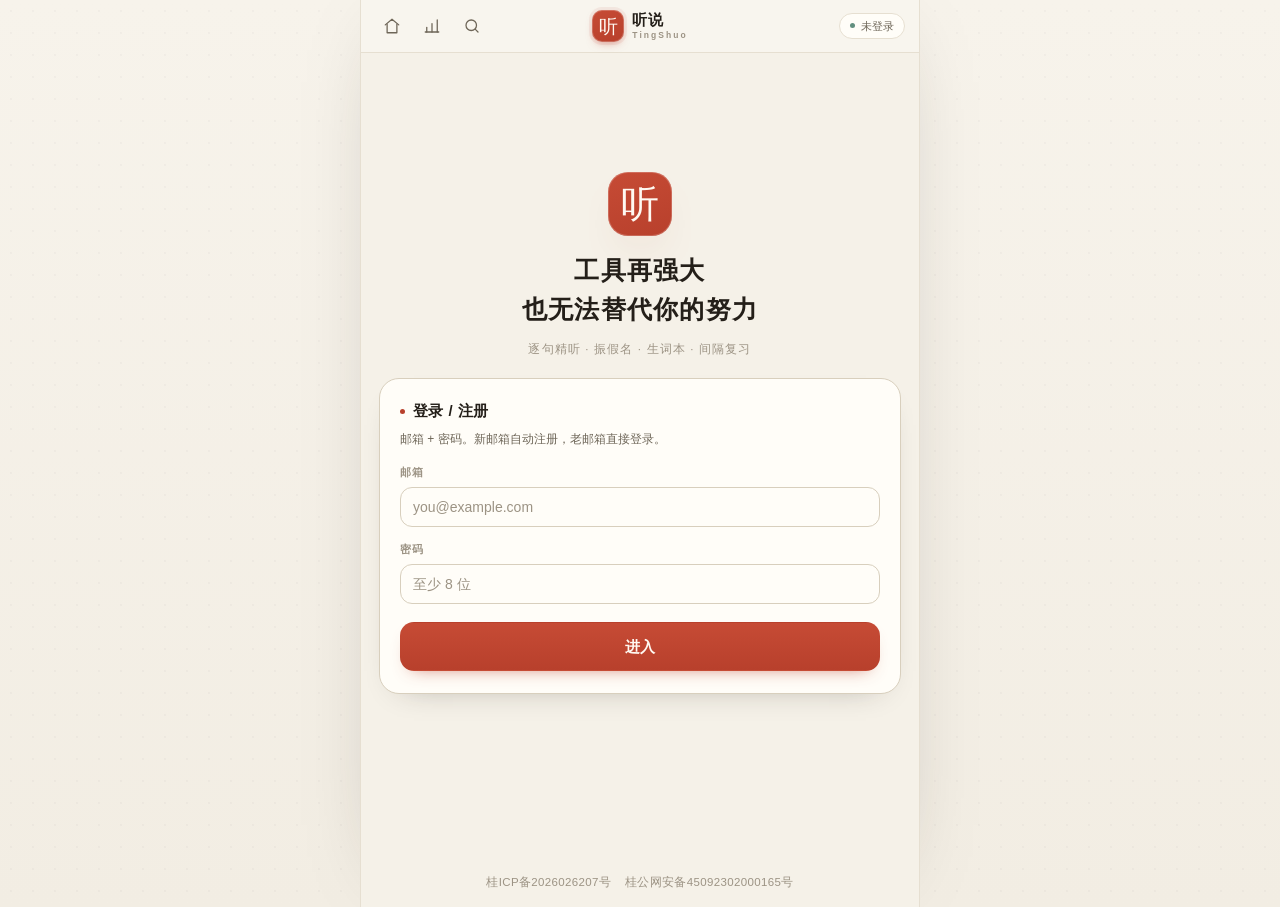
==== commit 12dbbcee: "feat: 查词（JMdict+LLM）上线并原声片段改服务端缓存转发（v0.9.55） - 查词：JMdict 词条检索（原形/变形/假名/前缀）、LLM 中文释义与例句缓存、   中文反查、未收录" ====
--- a/web/index.html
+++ b/web/index.html
@@ -24,6 +24,9 @@
       <button class="nav-btn" id="nav-study" title="学习足迹" aria-label="学习足迹">
         <svg viewBox="0 0 24 24" width="18" height="18" fill="none" stroke="currentColor" stroke-width="1.7" stroke-linecap="round" stroke-linejoin="round"><path d="M5 20v-6"/><path d="M12 20V9"/><path d="M19 20V4"/><path d="M3 20h18"/></svg>
       </button>
+      <button class="nav-btn" id="nav-dict" title="查词" aria-label="查词">
+        <svg viewBox="0 0 24 24" width="18" height="18" fill="none" stroke="currentColor" stroke-width="1.7" stroke-linecap="round" stroke-linejoin="round"><circle cx="11" cy="11" r="7"/><path d="m20 20-3.5-3.5"/></svg>
+      </button>
     </div>
     <div class="brand">
       <span class="brand-seal">听</span>
@@ -159,6 +162,22 @@
       <p class="hint">① 粘贴今天的词单（哪怕 1 个词也行，推荐每天 20 个）→ ② AI 生成材料（约 2—5 分钟）→
       ③ 一键配音（Azure TTS，逐句生成）→ ④ 点句播放、看振り仮名跟读。</p>
     </details>
+  </section>
+
+  <!-- 查词 -->
+  <section class="screen" id="sc-dict">
+    <div class="card dict-hero">
+      <div class="card-head">
+        <h2>查词</h2>
+        <span class="status-chip" id="dict-mode-chip" style="display:none">中文反查</span>
+      </div>
+      <div class="dict-search-row">
+        <input id="dict-q" placeholder="日语或中文，如 部屋 / 房间" autocomplete="off" autocapitalize="off" spellcheck="false" enterkeyhint="search">
+        <button class="btn accent" id="dict-go">查</button>
+      </div>
+      <p class="hint">支持原形、变形与假名；中文可反查；词典未收录的词可让 AI 生成。</p>
+    </div>
+    <div id="dict-results"></div>
   </section>
 
   <!-- 学习足迹 -->
@@ -387,6 +406,9 @@
         <span class="nb-tool-sep" id="nb-tool-sep"></span>
         <button class="btn ghost nb-icon" id="nb-pod-btn" title="用本单元的词和句子生成播客" aria-label="生成播客">
           <svg viewBox="0 0 24 24" fill="none" stroke="currentColor" stroke-width="1.7" stroke-linecap="round" stroke-linejoin="round"><rect x="9" y="3" width="6" height="11" rx="3"/><path d="M5 11a7 7 0 0 0 14 0"/><path d="M12 18v3"/><path d="M9 21h6"/></svg>
+        </button>
+        <button class="btn ghost nb-icon" id="nb-lpod-btn" title="本课播客（可后退 / 前进 10 秒）" aria-label="本课播客" hidden>
+          <svg viewBox="0 0 24 24" fill="none" stroke="currentColor" stroke-width="1.7" stroke-linecap="round" stroke-linejoin="round"><path d="M4 14v-2a8 8 0 0 1 16 0v2"/><rect x="2.5" y="14.5" width="4" height="7" rx="1.8"/><rect x="17.5" y="14.5" width="4" height="7" rx="1.8"/></svg>
         </button>
         <button class="btn ghost nb-icon" id="nb-copy-btn" title="复制本单元全部词和句子" aria-label="复制本单元">
           <svg viewBox="0 0 24 24" fill="none" stroke="currentColor" stroke-width="1.7" stroke-linecap="round" stroke-linejoin="round"><rect x="9" y="9" width="10" height="10" rx="2"/><path d="M5 15V5a2 2 0 0 1 2-2h8"/></svg>
@@ -413,6 +435,7 @@
         </div>
       </div>
     </div>
+    <div id="lpod-slot-nb"></div>
     </div>
     <!-- 目录选择面板紧跟横条：播客面板可能很高（生成中日志+几百行列表），
          放在它下面时点"更换"弹出来的面板在屏幕外，看着像没反应（2026-11-04 报障） -->
@@ -642,6 +665,37 @@
     <div id="nb-new-body"></div>
   </div>
 </div>
+<div class="card lpod" id="lpod" hidden>
+  <div class="lpod-head">
+    <span class="lpod-note" aria-hidden="true"><svg viewBox="0 0 24 24" fill="none" stroke="currentColor" stroke-width="1.7" stroke-linecap="round" stroke-linejoin="round"><path d="M4 14v-2a8 8 0 0 1 16 0v2"/><rect x="2.5" y="14.5" width="4" height="7" rx="1.8"/><rect x="17.5" y="14.5" width="4" height="7" rx="1.8"/></svg></span>
+    <span class="lpod-title" id="lpod-title">本课播客</span>
+    <span style="flex:1"></span>
+    <select class="lpod-rate" id="lpod-rate" aria-label="播放速度">
+      <option value="0.5">0.5×</option>
+      <option value="0.75">0.75×</option>
+      <option value="1" selected>1×</option>
+      <option value="1.25">1.25×</option>
+      <option value="1.5">1.5×</option>
+      <option value="2">2×</option>
+    </select>
+    <button class="lpod-close" id="lpod-close" type="button" title="收起" aria-label="收起播客"><svg viewBox="0 0 24 24" fill="none" stroke="currentColor" stroke-width="1.8" stroke-linecap="round"><path d="M6.5 6.5l11 11M17.5 6.5l-11 11"/></svg></button>
+  </div>
+  <div class="lpod-bar">
+    <button class="lpod-skip" id="lpod-back10" type="button" title="后退 10 秒" aria-label="后退 10 秒">
+      <svg viewBox="0 0 24 24" fill="none" stroke="currentColor" stroke-width="1.7" stroke-linecap="round" stroke-linejoin="round"><path d="M3 12a9 9 0 1 0 9-9 9.75 9.75 0 0 0-6.74 2.74L3 8"/><path d="M3 3v5h5"/><text x="12.4" y="15" text-anchor="middle">10</text></svg>
+    </button>
+    <button class="lpod-play" id="lpod-play" type="button" title="播放" aria-label="播放">
+      <svg class="lpod-i-play" viewBox="0 0 24 24"><path d="M9 5.7v12.6L19.4 12z" fill="currentColor"/></svg>
+      <svg class="lpod-i-pause" viewBox="0 0 24 24"><rect x="7.4" y="5.4" width="3.4" height="13.2" rx="1.4" fill="currentColor"/><rect x="13.2" y="5.4" width="3.4" height="13.2" rx="1.4" fill="currentColor"/></svg>
+    </button>
+    <button class="lpod-skip" id="lpod-fwd10" type="button" title="前进 10 秒" aria-label="前进 10 秒">
+      <svg viewBox="0 0 24 24" fill="none" stroke="currentColor" stroke-width="1.7" stroke-linecap="round" stroke-linejoin="round"><g transform="translate(24 0) scale(-1 1)"><path d="M3 12a9 9 0 1 0 9-9 9.75 9.75 0 0 0-6.74 2.74L3 8"/><path d="M3 3v5h5"/></g><text x="11.6" y="15" text-anchor="middle">10</text></svg>
+    </button>
+    <input type="range" class="lpod-seek" id="lpod-seek" min="0" max="1000" step="1" value="0" aria-label="播放进度">
+    <span class="lpod-time" id="lpod-time">0:00 / 0:00</span>
+    <audio id="lpod-audio" preload="metadata"></audio>
+  </div>
+</div>
 <script src="js/ruby-splits.js"></script>
 <script src="js/app.js"></script>
 </body>
--- a/web/css/style.css
+++ b/web/css/style.css
@@ -1455,6 +1455,109 @@
 .pod-log div { animation: podlog-in .25s ease; }
 .pod-log .cur { color: #A8D5B8; }
 @keyframes podlog-in { from { opacity: 0; transform: translateY(4px); } to { opacity: 1; transform: none; } }
+
+/* ===== 本课播客（预生成音频，±10 秒） ===== */
+.lpod {
+  margin: 10px 0 12px; padding: 12px 14px 13px;
+  background: linear-gradient(180deg, var(--surface), #FDF9F0);
+}
+.lpod[hidden] { display: none; }
+.lpod-head { display: flex; align-items: center; gap: 8px; min-width: 0; }
+.lpod-note {
+  flex: none; width: 26px; height: 26px; border-radius: 50%;
+  display: inline-flex; align-items: center; justify-content: center;
+  background: var(--accent-soft); color: var(--accent-deep);
+}
+.lpod-note svg { width: 15px; height: 15px; }
+.lpod-title { font-weight: 700; font-size: 13px; letter-spacing: .01em; }
+.lpod-rate {
+  flex: none; width: auto; height: 26px; margin: 0; padding: 0 19px 0 9px;
+  -webkit-appearance: none; appearance: none;
+  border: 1px solid var(--line); border-radius: 99px;
+  background: var(--surface-2) url("data:image/svg+xml,%3Csvg xmlns='http://www.w3.org/2000/svg' viewBox='0 0 24 24' fill='none' stroke='%239C9384' stroke-width='2.4' stroke-linecap='round' stroke-linejoin='round'%3E%3Cpath d='M6 9.5l6 6 6-6'/%3E%3C/svg%3E") no-repeat right 6px center / 9px 9px;
+  color: var(--ink3); font-family: inherit; font-size: 11px; font-weight: 700;
+  font-variant-numeric: tabular-nums; letter-spacing: .01em; line-height: 1;
+  cursor: pointer;
+  transition: background-color var(--dur) var(--ease), border-color var(--dur) var(--ease), color var(--dur) var(--ease);
+}
+.lpod-rate:hover { background-color: var(--accent-soft); border-color: rgba(184, 64, 44, .28); color: var(--accent-deep); }
+.lpod-rate:focus { outline: none; border-color: var(--accent); box-shadow: 0 0 0 3px var(--accent-soft); }
+.lpod-rate.mod { background-color: var(--accent-soft); border-color: rgba(184, 64, 44, .28); color: var(--accent-deep); }
+.lpod-close {
+  flex: none; width: 26px; height: 26px; padding: 0;
+  display: inline-flex; align-items: center; justify-content: center;
+  border: 0; border-radius: 8px;
+  background: none; color: var(--ink3);
+  cursor: pointer; transition: background var(--dur) var(--ease), color var(--dur) var(--ease);
+}
+.lpod-close svg { width: 14px; height: 14px; }
+.lpod-close:hover { background: var(--accent-soft); color: var(--accent-deep); }
+.lpod-bar { display: flex; align-items: center; gap: 8px; margin-top: 10px; flex-wrap: wrap; }
+.lpod-skip {
+  flex: 0 0 34px; width: 34px; height: 34px; padding: 0;
+  display: inline-flex; align-items: center; justify-content: center;
+  border: 1px solid var(--line); border-radius: 50%;
+  background: var(--surface-2); color: var(--ink2);
+  cursor: pointer;
+  transition: background var(--dur) var(--ease), border-color var(--dur) var(--ease), color var(--dur) var(--ease);
+}
+.lpod-skip svg { width: 21px; height: 21px; display: block; }
+.lpod-skip text {
+  fill: currentColor; stroke: none;
+  font-family: var(--sans); font-size: 7.2px; font-weight: 700; letter-spacing: -.4px;
+}
+.lpod-skip:hover { background: var(--accent-soft); border-color: rgba(184, 64, 44, .28); color: var(--accent-deep); }
+.lpod-play {
+  flex: 0 0 42px; width: 42px; height: 42px; padding: 0;
+  display: inline-flex; align-items: center; justify-content: center;
+  border: 0; border-radius: 50%;
+  background: linear-gradient(180deg, #C64B35, var(--accent));
+  color: #FFF9F2; cursor: pointer;
+  box-shadow: 0 6px 14px -9px rgba(184, 64, 44, .85);
+  transition: background var(--dur) var(--ease), transform .1s var(--ease), box-shadow var(--dur) var(--ease);
+}
+.lpod-play svg { width: 17px; height: 17px; display: block; }
+.lpod-play .lpod-i-pause { display: none; }
+.lpod-play.playing .lpod-i-play { display: none; }
+.lpod-play.playing .lpod-i-pause { display: block; }
+.lpod-play:hover { background: linear-gradient(180deg, #BC452F, var(--accent-deep)); box-shadow: 0 8px 18px -9px rgba(184, 64, 44, .95); }
+.lpod-play:active { transform: scale(.96); }
+.lpod-seek {
+  -webkit-appearance: none; appearance: none;
+  flex: 1 1 120px; min-width: 70px; height: 20px; margin: 0;
+  background: transparent; cursor: pointer; --fill: 0%;
+}
+.lpod-seek:focus-visible { outline: 2px solid var(--accent); outline-offset: 2px; border-radius: 99px; }
+.lpod-seek::-webkit-slider-runnable-track {
+  height: 4px; border-radius: 99px;
+  background: linear-gradient(to right, var(--accent) var(--fill), var(--line-strong) var(--fill));
+}
+.lpod-seek::-webkit-slider-thumb {
+  -webkit-appearance: none;
+  width: 14px; height: 14px; margin-top: -5px; border-radius: 50%;
+  background: var(--accent); border: 2px solid var(--surface);
+  box-shadow: 0 1px 4px rgba(36, 31, 25, .28);
+}
+.lpod-seek::-moz-range-track { height: 4px; border-radius: 99px; background: var(--line-strong); }
+.lpod-seek::-moz-range-progress { height: 4px; border-radius: 99px; background: var(--accent); }
+.lpod-seek::-moz-range-thumb {
+  width: 10px; height: 10px; border-radius: 50%;
+  background: var(--accent); border: 2px solid var(--surface);
+  box-shadow: 0 1px 4px rgba(36, 31, 25, .28);
+}
+.lpod-time {
+  flex: 0 0 auto; font-size: 11px; color: var(--ink3);
+  font-variant-numeric: tabular-nums; white-space: nowrap; letter-spacing: .01em;
+}
+#lpod-slot-nb .lpod { margin: 10px 0 0; }
+.gra-head + .lpod { margin-top: 10px; }
+@media (max-width: 430px) {
+  .lpod-bar { gap: 7px; }
+  .lpod-skip { flex-basis: 32px; width: 32px; height: 32px; }
+  .lpod-play { flex-basis: 40px; width: 40px; height: 40px; }
+  .lpod-seek { flex-basis: 64px; min-width: 56px; }
+  .lpod-time { font-size: 10.5px; }
+}
 
 /* ===== 播放设置弹层（单词 / 句子分组） ===== */
 .nb-cfg-mask { align-items: center; padding: 20px; }
@@ -2085,6 +2188,27 @@
 .gra-tag.nb { background: var(--jade-soft); color: var(--jade); }
 
 .gra-head h2 { margin-bottom: 4px; }
+.gra-acts {
+  flex: none; display: inline-flex; align-items: stretch; overflow: hidden;
+  border: 1px solid var(--line-strong); border-radius: 10px;
+  background: var(--surface); box-shadow: var(--shadow-sm);
+}
+.gra-act {
+  display: inline-flex; align-items: center; gap: 5px;
+  height: 30px; margin: 0; padding: 0 11px;
+  border: 0; background: none; color: var(--ink2);
+  font-family: inherit; font-size: 12.5px; font-weight: 600; letter-spacing: .01em;
+  line-height: 1; white-space: nowrap; cursor: pointer;
+  transition: background var(--dur) var(--ease), color var(--dur) var(--ease);
+}
+.gra-act + .gra-act { border-left: 1px solid var(--line); }
+.gra-act[hidden] + .gra-act { border-left: 0; }
+.gra-act svg { width: 14px; height: 14px; flex: none; }
+.gra-act:hover { background: var(--surface-2); color: var(--ink); }
+.gra-act:active { background: var(--surface-3); }
+.gra-act:focus-visible { outline: 2px solid var(--accent); outline-offset: -2px; }
+.gra-act-test { color: var(--accent-deep); }
+.gra-act-test:hover { background: var(--accent-soft); color: var(--accent-deep); }
 .gra-books {
   display: inline-flex; margin-top: 12px; padding: 4px;
   border-radius: 99px; background: var(--surface-2);
@@ -2532,3 +2656,105 @@
   .st-mile { padding: 7px 9px; }
   .st-mile b { font-size: 11px; }
 }
+
+/* ===== 查词（JMdict + AI 释义）===== */
+.dict-search-row { display: flex; gap: 10px; margin-top: 14px; }
+.dict-search-row input {
+  flex: 1; min-width: 0; font: inherit; font-size: 16px;
+  padding: 11px 13px; color: var(--ink); background: var(--surface);
+  border: 1px solid var(--line-strong); border-radius: 12px; outline: none;
+  transition: border-color var(--dur) var(--ease), box-shadow var(--dur) var(--ease);
+}
+.dict-search-row input:focus { border-color: var(--accent); box-shadow: 0 0 0 3px var(--accent-soft); }
+.dict-search-row .btn { width: auto; flex: none; margin-top: 0; padding: 0 22px; }
+#dict-results { display: flex; flex-direction: column; gap: 12px; }
+.dict-card { cursor: pointer; transition: border-color var(--dur) var(--ease), box-shadow var(--dur) var(--ease); }
+.dict-card:hover { border-color: var(--line-strong); box-shadow: var(--shadow-md); }
+.dict-card.open { border-color: rgba(184, 64, 44, .35); }
+.dict-card-head { display: flex; align-items: flex-start; justify-content: space-between; gap: 10px; }
+.dict-word { display: flex; align-items: baseline; gap: 10px; flex-wrap: wrap; min-width: 0; }
+.dict-surface { font-size: 22px; font-weight: 700; color: var(--ink); letter-spacing: .01em; }
+.dict-surface ruby rt { font-size: 10px; font-weight: 500; color: var(--ink3); }
+.dict-reading { font-size: 12.5px; color: var(--ink3); }
+.dict-pron {
+  align-self: center; flex: none; width: 28px; height: 28px; margin-left: 2px;
+  display: inline-flex; align-items: center; justify-content: center;
+  border: 1px solid var(--line-strong); border-radius: 50%;
+  background: var(--surface); color: var(--accent); cursor: pointer;
+  transition: background var(--dur) var(--ease), border-color var(--dur) var(--ease);
+}
+.dict-pron:hover { background: var(--accent-soft); border-color: var(--accent); }
+.dict-pron:focus-visible { outline: none; border-color: var(--accent); box-shadow: 0 0 0 3px var(--accent-soft); }
+.dict-pron svg { width: 14px; height: 14px; }
+.dict-tags { display: flex; gap: 6px; flex-wrap: wrap; }
+.dict-badge {
+  font-size: 10px; font-weight: 600; letter-spacing: .04em;
+  color: var(--jade); background: var(--jade-soft);
+  border: 1px solid rgba(46, 107, 87, .22); border-radius: 999px; padding: 2px 8px;
+}
+.dict-badge.alt { color: var(--ink3); background: var(--surface-2); border-color: var(--line); }
+.dict-pos { font-size: 11px; color: var(--ink3); margin-top: 6px; }
+.dict-gloss { font-size: 14px; color: var(--ink2); line-height: 1.7; margin-top: 6px; }
+.dict-detail { margin-top: 12px; border-top: 1px dashed var(--line); padding-top: 12px; cursor: default; }
+.dict-loading { display: flex; align-items: center; gap: 9px; color: var(--ink3); font-size: 12.5px; padding: 6px 2px; line-height: 1.6; }
+.dict-spin {
+  width: 14px; height: 14px; flex: none; border-radius: 50%;
+  border: 2px solid var(--line-strong); border-top-color: var(--accent);
+  animation: dict-spin .8s linear infinite;
+}
+@keyframes dict-spin { to { transform: rotate(360deg); } }
+.dict-senses { display: flex; flex-direction: column; gap: 7px; }
+.dict-sense { display: flex; gap: 8px; align-items: baseline; font-size: 14.5px; color: var(--ink); }
+.dict-sense-pos {
+  flex: none; font-size: 10.5px; color: var(--accent-deep); background: var(--accent-soft);
+  border: 1px solid rgba(184, 64, 44, .18); border-radius: 6px; padding: 1px 6px;
+}
+.dict-examples { margin-top: 14px; }
+.dict-ex { display: flex; gap: 8px; align-items: flex-start; padding: 8px 0; border-top: 1px solid var(--line); }
+.dict-ex-play {
+  flex: none; width: 28px; height: 28px; margin-top: 1px;
+  border: 1px solid var(--line-strong); border-radius: 50%;
+  background: var(--surface); color: var(--accent); font-size: 10px;
+  cursor: pointer; display: inline-flex; align-items: center; justify-content: center;
+  transition: background var(--dur) var(--ease), border-color var(--dur) var(--ease);
+}
+.dict-ex-play:hover { background: var(--accent-soft); border-color: var(--accent); }
+.dict-ex-play svg { width: 13px; height: 13px; }
+.dict-ex-main { flex: 1; min-width: 0; }
+.dict-ex-jp { font-size: 15px; line-height: 1.9; color: var(--ink); }
+.dict-ex-jp ruby rt { font-size: 10px; color: var(--ink3); }
+.dict-ex-zh { font-size: 12px; color: var(--ink2); margin-top: 2px; }
+.dict-actions { display: flex; gap: 10px; margin-top: 14px; flex-wrap: wrap; }
+.dict-actions .btn {
+  width: auto; margin-top: 0; flex: 0 0 auto; padding: 9px 14px; font-size: 13px;
+  display: inline-flex; align-items: center; justify-content: center; gap: 6px;
+}
+.dict-actions .btn svg { width: 15px; height: 15px; }
+.dict-dirpop {
+  margin-top: 10px; border: 1px solid var(--line); border-radius: 14px;
+  background: var(--surface-2); padding: 10px; box-shadow: var(--shadow-sm);
+  max-height: 46vh; overflow: auto;
+}
+.dict-dirpop-head { font-size: 10.5px; font-weight: 700; letter-spacing: .08em; color: var(--accent); margin: 2px 4px 6px; }
+.dict-dir-grp { font-size: 11px; font-weight: 600; color: var(--ink3); margin: 8px 6px 2px; }
+.dict-dir {
+  display: flex; align-items: center; gap: 8px; width: 100%;
+  padding: 8px; border: 0; border-radius: 9px; background: transparent;
+  font: inherit; font-size: 13px; color: var(--ink); text-align: left; cursor: pointer;
+  transition: background var(--dur) var(--ease), color var(--dur) var(--ease);
+}
+.dict-dir:hover { background: var(--surface); }
+.dict-dir.on { background: var(--accent-soft); color: var(--accent-deep); font-weight: 600; }
+.dict-dir .nm { flex: 1; min-width: 0; overflow: hidden; text-overflow: ellipsis; white-space: nowrap; }
+.dict-dir .ct { font-size: 10.5px; color: var(--ink3); }
+.dict-pickempty { padding: 10px 8px; color: var(--ink3); font-size: 12.5px; text-align: center; }
+.dict-empty { text-align: center; }
+.dict-empty .btn { width: auto; margin: 12px auto 0; }
+@media (max-width: 430px) {
+  header { gap: 6px; }
+  .hdr-side { gap: 4px; }
+  .nav-btn { width: 32px; height: 32px; }
+  .brand-name { display: none; }
+  header .s { max-width: 112px; }
+  .dict-surface { font-size: 20px; }
+}
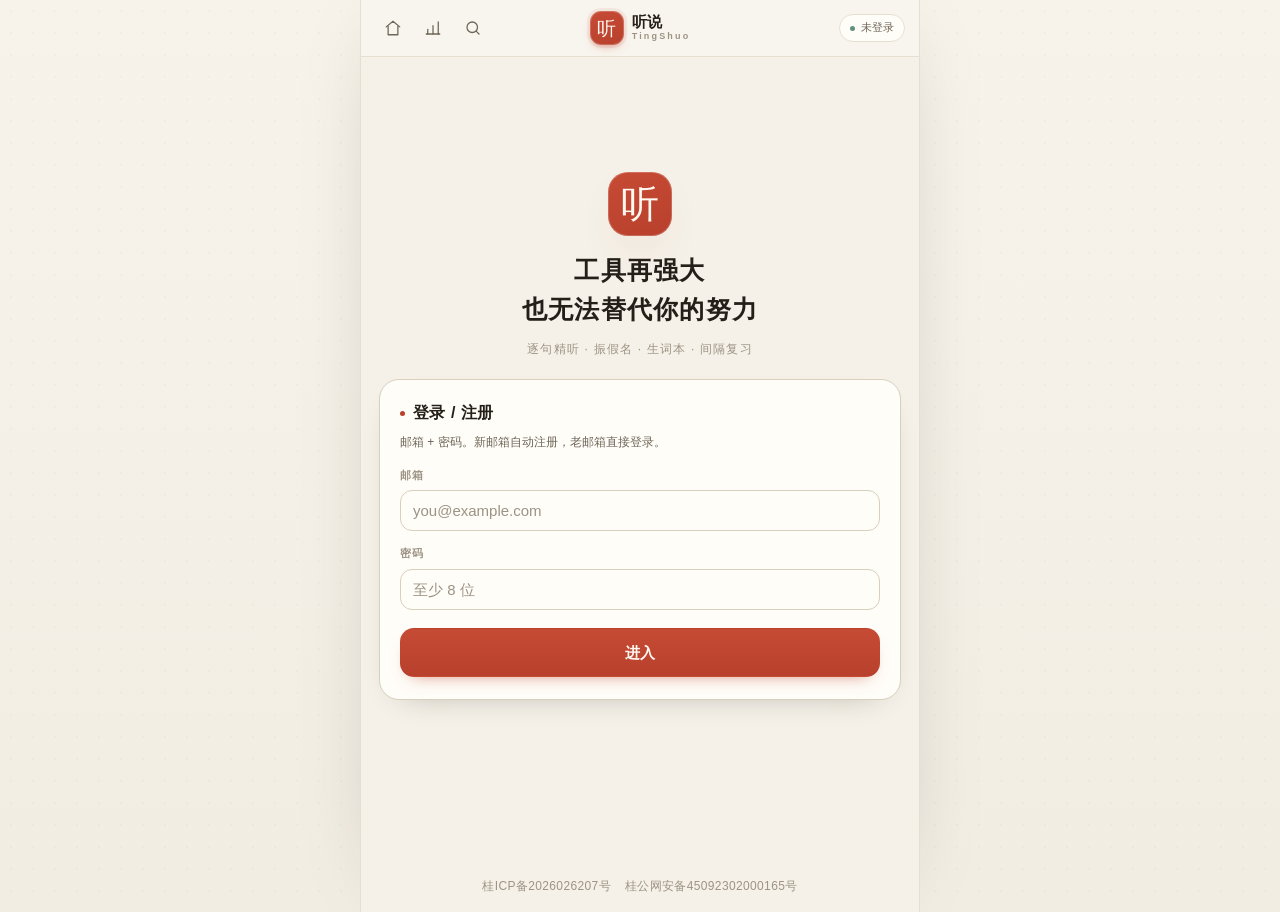
==== commit f7be00b4: "feat: 全站关键屏视觉精修——字号/间距/空态/列表排版统一（v0.9.59）" ====
--- a/web/index.html
+++ b/web/index.html
@@ -172,10 +172,23 @@
         <span class="status-chip" id="dict-mode-chip" style="display:none">中文反查</span>
       </div>
       <div class="dict-search-row">
-        <input id="dict-q" placeholder="日语或中文，如 部屋 / 房间" autocomplete="off" autocapitalize="off" spellcheck="false" enterkeyhint="search">
+        <div class="dict-input-wrap">
+          <svg viewBox="0 0 24 24" fill="none" stroke="currentColor" stroke-width="1.8" stroke-linecap="round" stroke-linejoin="round" aria-hidden="true"><circle cx="11" cy="11" r="7"/><path d="m20 20-3.5-3.5"/></svg>
+          <input id="dict-q" placeholder="日语或中文，如 部屋 / 房间" autocomplete="off" autocapitalize="off" spellcheck="false" enterkeyhint="search">
+        </div>
         <button class="btn accent" id="dict-go">查</button>
       </div>
       <p class="hint">支持原形、变形与假名；中文可反查；词典未收录的词可让 AI 生成。</p>
+    </div>
+    <div class="card dict-idle" id="dict-idle">
+      <p class="dict-idle-title">查一个日语词</p>
+      <p class="hint">读音、中文释义与例句一站看全，还能直接加入生词本。</p>
+      <div class="dict-chips" id="dict-chips">
+        <button type="button" data-q="部屋">部屋</button>
+        <button type="button" data-q="勉強">勉強</button>
+        <button type="button" data-q="ありがとう">ありがとう</button>
+        <button type="button" data-q="房间">房间</button>
+      </div>
     </div>
     <div id="dict-results"></div>
   </section>
@@ -360,8 +373,13 @@
   </section>
   <!-- 生词库 -->
   <section class="screen" id="sc-library">
-    <input id="lib-search" placeholder="搜索单词 / 读音 / 含义">
-    <div class="sents" id="lib-list" style="margin-top:10px"></div>
+    <div class="card lib-search-card">
+      <div class="lib-search-row">
+        <svg viewBox="0 0 24 24" fill="none" stroke="currentColor" stroke-width="1.8" stroke-linecap="round" stroke-linejoin="round" aria-hidden="true"><circle cx="11" cy="11" r="7"/><path d="m20 20-3.5-3.5"/></svg>
+        <input id="lib-search" placeholder="搜索单词 / 读音 / 含义" autocomplete="off" autocapitalize="off" spellcheck="false" enterkeyhint="search">
+      </div>
+    </div>
+    <div class="sents" id="lib-list"></div>
     <p class="hint" id="lib-hint" style="margin-top:12px"></p>
   </section>
   <!-- 背词 -->
--- a/web/css/style.css
+++ b/web/css/style.css
@@ -95,7 +95,7 @@
   justify-content: center;
   gap: 4px 14px;
   text-align: center;
-  font-size: 11.5px;
+  font-size: 12px;
   letter-spacing: .03em;
   color: var(--ink3);
 }
@@ -111,18 +111,18 @@
   grid-template-columns: 1fr auto 1fr;
   align-items: center;
   gap: 8px;
-  padding: 9px 14px;
+  padding: 10px 14px;
   border-bottom: 1px solid var(--line);
   background: rgba(249, 246, 239, .9);
   backdrop-filter: blur(16px) saturate(1.1);
   -webkit-backdrop-filter: blur(16px) saturate(1.1);
   box-shadow: 0 10px 30px -30px rgba(36, 31, 25, .5);
 }
-.hdr-side { display: flex; align-items: center; gap: 6px; min-width: 0; }
-.hdr-side.right { justify-content: flex-end; }
+.hdr-side { display: flex; align-items: center; gap: 4px; min-width: 0; }
+.hdr-side.right { justify-content: flex-end; gap: 8px; }
 .brand { display: flex; align-items: center; gap: 8px; justify-self: center; min-width: 0; }
 .brand-seal {
-  width: 32px; height: 32px; border-radius: 10px; flex: none;
+  width: 34px; height: 34px; border-radius: 11px; flex: none;
   background: linear-gradient(160deg, #C64B35, var(--accent));
   color: #FFF9F2; font-family: var(--serif); font-size: 19px; line-height: 1;
   display: grid; place-items: center;
@@ -134,22 +134,24 @@
 .brand-name { font-size: 15px; font-weight: 700; letter-spacing: .05em; white-space: nowrap; line-height: 1.1; }
 .brand-name em {
   display: block; font-style: normal; font-family: var(--sans);
-  font-size: 8.5px; letter-spacing: .24em; color: var(--ink3);
+  font-size: 9px; letter-spacing: .24em; color: var(--ink3);
   font-weight: 600; margin-top: 2px;
 }
 .nav-btn {
-  width: 34px; height: 34px; flex: none; border-radius: 11px;
+  width: 36px; height: 36px; flex: none; border-radius: 12px;
   border: 1px solid transparent; background: transparent; color: var(--ink2);
   display: inline-flex; align-items: center; justify-content: center;
-  cursor: pointer; font-family: inherit; transition: background .15s, color .15s, border-color .15s;
+  cursor: pointer; font-family: inherit;
+  transition: background .15s, color .15s, border-color .15s, transform .12s var(--ease);
 }
 .nav-btn:hover { background: var(--surface); color: var(--ink); border-color: var(--line); }
-.nav-btn.text { width: auto; padding: 0 10px; font-size: 11.5px; color: var(--ink3); }
+.nav-btn:active { transform: scale(.94); }
+.nav-btn.text { width: auto; padding: 0 10px; font-size: 12px; color: var(--ink3); }
 .nav-btn.text:hover { color: var(--accent); border-color: rgba(184, 64, 44, .22); background: var(--accent-soft); }
 header .s {
   display: inline-flex; align-items: center; gap: 6px;
   max-width: 148px; padding: 4px 10px;
-  font-size: 10.5px; color: var(--ink2); letter-spacing: .01em;
+  font-size: 11px; color: var(--ink2); letter-spacing: .01em;
   background: var(--surface); border: 1px solid var(--line);
   border-radius: 999px; white-space: nowrap;
   overflow: hidden; text-overflow: ellipsis;
@@ -172,11 +174,11 @@
   border: 1px solid var(--line);
   border-radius: var(--r-lg);
   padding: 18px;
-  margin-bottom: 12px;
+  margin-bottom: 14px;
   box-shadow: var(--shadow-sm);
 }
 .card h2 {
-  font-size: 15px; font-weight: 700; letter-spacing: .03em;
+  font-size: 16px; font-weight: 700; letter-spacing: .03em;
   line-height: 1.35; margin-bottom: 8px;
   display: flex; align-items: center; gap: 8px;
 }
@@ -194,9 +196,23 @@
 }
 .hint a { color: var(--accent); text-decoration: none; }
 
+/* ===== 空状态（列表无数据 / 搜索无匹配） ===== */
+.empty-state {
+  display: flex; flex-direction: column; align-items: center; gap: 5px;
+  text-align: center; padding: 34px 20px 30px;
+}
+.empty-state .es-ic {
+  width: 46px; height: 46px; border-radius: 15px; margin-bottom: 5px;
+  display: grid; place-items: center;
+  background: var(--surface-2); border: 1px solid var(--line); color: var(--ink3);
+}
+.empty-state .es-ic svg { width: 22px; height: 22px; }
+.empty-state b { font-size: 15px; font-weight: 700; color: var(--ink2); letter-spacing: .02em; }
+.empty-state p { font-size: 12px; line-height: 1.75; color: var(--ink3); max-width: 26em; }
+
 /* ===== 表单 ===== */
 input, textarea, select {
-  width: 100%; font-size: 14px; color: var(--ink);
+  width: 100%; font-size: 15px; color: var(--ink);
   padding: 11px 12px;
   border: 1px solid var(--line-strong);
   border-radius: 12px;
@@ -215,7 +231,7 @@
 }
 .field { display: flex; flex-direction: column; gap: 6px; min-width: 0; }
 .field-label {
-  font-size: 10.5px; color: var(--ink3); letter-spacing: .1em;
+  font-size: 11px; color: var(--ink3); letter-spacing: .1em;
   font-weight: 700; text-transform: uppercase;
 }
 .row2 { display: flex; gap: 10px; }
@@ -251,7 +267,7 @@
 .viewbar button:focus-visible, .tabs button:focus-visible, .ws-seg button:focus-visible {
   outline: 2px solid var(--accent); outline-offset: 2px;
 }
-.err { color: var(--accent); font-size: 12.5px; margin-top: 8px; display: none; line-height: 1.6; }
+.err { color: var(--accent); font-size: 13px; margin-top: 8px; display: none; line-height: 1.6; }
 
 /* ===== 登录 ===== */
 .login-wrap {
@@ -270,7 +286,7 @@
   font-family: var(--serif); font-size: 25px; font-weight: 600;
   letter-spacing: .05em; line-height: 1.55;
 }
-.login-hero p { font-size: 11.5px; color: var(--ink3); letter-spacing: .1em; margin-top: 10px; }
+.login-hero p { font-size: 12px; color: var(--ink3); letter-spacing: .1em; margin-top: 10px; }
 .login-card {
   padding: 22px 20px;
   border-color: var(--line-strong);
@@ -292,16 +308,16 @@
   color: rgba(184, 64, 44, .055); pointer-events: none;
 }
 .hero-top { display: flex; align-items: flex-start; justify-content: space-between; gap: 14px; position: relative; z-index: 1; }
-.hero-overline { display: block; font-size: 8.5px; letter-spacing: .26em; color: var(--ink3); font-weight: 700; margin-bottom: 6px; }
+.hero-overline { display: block; font-size: 9px; letter-spacing: .26em; color: var(--ink3); font-weight: 700; margin-bottom: 6px; }
 .hero h2 { font-size: 21px; letter-spacing: .02em; margin-bottom: 0; }
 .hero h2::before { width: 6px; height: 6px; }
 .hero-date { display: flex; flex-direction: column; align-items: flex-end; gap: 1px; flex: none; }
 .hero-date .bignum {
-  font-family: var(--serif); font-size: 31px; font-weight: 600;
+  font-family: var(--serif); font-size: 32px; font-weight: 600;
   line-height: 1.1; letter-spacing: .01em; text-align: right;
   margin: 0; font-variant-numeric: tabular-nums;
 }
-.hero-date-label { font-size: 9px; letter-spacing: .2em; color: var(--ink3); }
+.hero-date-label { font-size: 10px; letter-spacing: .2em; color: var(--ink3); }
 .hero .status-chip { margin-top: 14px; position: relative; z-index: 1; }
 .hero .hint { margin-top: 8px; position: relative; z-index: 1; max-width: 34em; }
 .hero .btn { position: relative; z-index: 1; }
@@ -324,25 +340,33 @@
 }
 
 .study-card .row2 { margin-top: 2px; }
-.study-card .row2 .btn { font-size: 13.5px; padding: 11px 10px; }
+.study-card .row2 .btn { font-size: 14px; padding: 12px 10px; }
 .text-link {
   display: inline-flex; align-items: center; gap: 4px;
-  margin-top: 12px; font-size: 12px; font-weight: 600;
+  margin-top: 12px; font-size: 13px; font-weight: 600;
   color: var(--accent); text-decoration: none; letter-spacing: .02em;
 }
 .text-link:hover { color: var(--accent-deep); }
 
 #history-list .btn {
-  display: flex; align-items: center; justify-content: space-between; gap: 8px;
-  margin-top: 4px; padding: 11px 12px;
+  display: flex; align-items: center; justify-content: flex-start; gap: 10px;
+  margin-top: 4px; padding: 10px 12px;
   background: transparent; border: 1px solid transparent; border-radius: 11px;
-  color: var(--ink); font-size: 13.5px; font-weight: 500; text-align: left;
+  color: var(--ink); font-size: 14px; font-weight: 500; text-align: left;
   transition: background var(--dur) var(--ease), border-color var(--dur) var(--ease);
 }
-#history-list .btn::after { content: "›"; color: var(--ink3); font-size: 18px; line-height: 1; }
+#history-list .btn::before {
+  content: "课"; flex: none;
+  width: 26px; height: 26px; border-radius: 8px;
+  display: inline-flex; align-items: center; justify-content: center;
+  background: var(--surface-3); color: var(--ink2);
+  font-size: 11px; font-weight: 700;
+}
+#history-list .btn::after { content: "›"; margin-left: auto; color: var(--ink3); font-size: 18px; line-height: 1; }
 #history-list .btn:hover {
   background: var(--surface-2); border-color: var(--line); color: var(--ink);
 }
+#history-list .btn:hover::before { background: var(--accent-soft); color: var(--accent-deep); }
 #history-list .hint {
   padding: 16px 10px; border: 1px dashed var(--line-strong);
   border-radius: 12px; text-align: center; color: var(--ink3);
@@ -351,34 +375,35 @@
 /* 首页工具入口：双列图标卡片，比长列表更好扫读 */
 .home-grid {
   display: grid; grid-template-columns: minmax(0, 1fr) minmax(0, 1fr);
-  gap: 10px; margin-bottom: 12px;
+  gap: 12px; margin-bottom: 14px;
 }
 .home-grid .card { margin: 0; }
 .lib-tile {
   position: relative; display: flex; flex-direction: column; align-items: flex-start;
-  gap: 9px; min-height: 136px; padding: 14px;
+  gap: 10px; min-height: 148px; padding: 16px;
   transition: border-color var(--dur) var(--ease), box-shadow var(--dur) var(--ease),
     transform .16s var(--ease);
 }
 .lib-ic {
-  width: 34px; height: 34px; flex: none; border-radius: 11px;
+  width: 36px; height: 36px; flex: none; border-radius: 12px;
   display: grid; place-items: center;
 }
-.lib-ic svg { width: 18px; height: 18px; }
+.lib-ic svg { width: 19px; height: 19px; }
 .lib-ic.ic-accent { background: var(--accent-soft); color: var(--accent); }
 .lib-ic.ic-jade { background: var(--jade-soft); color: var(--jade); }
 .lib-ic.ic-gold { background: rgba(180, 137, 74, .13); color: var(--gold); }
 .lib-ic.ic-ink { background: var(--surface-3); color: var(--ink2); }
 .lib-main { flex: 1; min-width: 0; }
-.lib-tile h2 { margin: 0 0 3px; font-size: 13.5px; letter-spacing: .02em; }
+.lib-tile h2 { margin: 0 0 4px; font-size: 15px; letter-spacing: .02em; }
 .lib-tile h2::before { display: none; }
 .lib-tile .hint {
-  font-size: 11px; line-height: 1.55; color: var(--ink3);
+  font-size: 12px; line-height: 1.6; color: var(--ink3);
   display: -webkit-box; -webkit-line-clamp: 2; -webkit-box-orient: vertical; overflow: hidden;
 }
 .lib-tile .compact-btn {
   align-self: flex-start; flex: none; width: auto; margin: 0; padding: 6px 11px;
-  font-size: 11.5px; border-radius: 9px; white-space: nowrap;
+  font-size: 12px; border-radius: 9px; white-space: nowrap;
+  min-height: 30px;
   background: transparent; border-color: transparent; color: var(--accent);
 }
 .lib-tile .compact-btn:hover {
@@ -396,7 +421,7 @@
 .lib-tile:not(.wide) .compact-btn .lib-go { display: none; }
 .lib-tile.wide {
   grid-column: 1 / -1; flex-direction: row; align-items: center;
-  min-height: 0; gap: 12px; padding: 13px 15px;
+  min-height: 0; gap: 12px; padding: 14px 16px;
 }
 .lib-tile.wide .lib-main { display: flex; flex-direction: column; gap: 1px; }
 .lib-tile.wide .hint { -webkit-line-clamp: 2; }
@@ -413,7 +438,7 @@
   .lib-tile.wide { grid-column: auto; }
 }
 
-.flow { padding: 15px 18px; }
+.flow { padding: 16px 18px; }
 .flow summary {
   cursor: pointer; font-size: 14px; font-weight: 700;
   list-style: none; display: flex; align-items: center; justify-content: space-between; gap: 10px;
@@ -443,9 +468,18 @@
   box-shadow: inset 0 0 0 1px rgba(184, 64, 44, .08);
 }
 .field-row { margin-top: 12px; }
-.field-row .field > span { font-size: 10.5px; color: var(--ink3); letter-spacing: .1em; font-weight: 700; }
+.field-row .field > span { font-size: 11px; color: var(--ink3); letter-spacing: .1em; font-weight: 700; }
+#sc-create .modebar {
+  gap: 4px; padding: 4px;
+  background: var(--surface-2); border: 1px solid var(--line); border-radius: 13px;
+}
+#sc-create .modebar button { padding: 7px 4px; border-radius: 10px; font-size: 13px; }
+#sc-create .modebar button.on {
+  background: var(--surface); border-color: rgba(184, 64, 44, .28);
+  box-shadow: var(--shadow-sm); font-weight: 700;
+}
 #sc-create .action-row { margin-top: 0; }
-#sc-create .action-row .btn { font-size: 12.5px; padding: 10px 8px; }
+#sc-create .action-row .btn { font-size: 13px; padding: 10px 8px; }
 
 /* ===== 生成中 ===== */
 .gen-note { text-align: center; padding: 26px 18px; }
@@ -459,7 +493,7 @@
 @keyframes spin { to { transform: rotate(360deg); } }
 .bignum { font-size: 28px; font-weight: 700; text-align: center; margin: 8px 0; }
 .log {
-  font-size: 11.5px; color: var(--ink2); line-height: 1.8;
+  font-size: 12px; color: var(--ink2); line-height: 1.8;
   max-height: 150px; overflow: auto;
   background: var(--surface-2); border: 1px solid var(--line); border-radius: 12px;
   padding: 10px 12px; display: none; white-space: pre-wrap;
@@ -500,7 +534,7 @@
 }
 .tabs::-webkit-scrollbar { display: none; }
 .tabs button {
-  flex: none; font-size: 12.5px; padding: 8px 14px; border-radius: 999px;
+  flex: none; font-size: 13px; padding: 8px 14px; border-radius: 999px;
   border: 1px solid var(--line); background: var(--surface); color: var(--ink2);
   cursor: pointer; font-family: inherit; white-space: nowrap;
   transition: background var(--dur) var(--ease), color var(--dur) var(--ease),
@@ -516,7 +550,7 @@
 
 .learn-actions { gap: 8px; margin-bottom: 12px; }
 .learn-actions .btn {
-  font-size: 12.5px; padding: 10px 8px; border-radius: 12px; white-space: nowrap;
+  font-size: 13px; padding: 10px 8px; border-radius: 12px; white-space: nowrap;
 }
 .learn-actions .btn.ghost { background: var(--surface-2); border-color: var(--line); }
 .learn-actions .btn.ghost:hover { background: var(--surface); border-color: var(--line-strong); }
@@ -543,7 +577,7 @@
   letter-spacing: .02em; white-space: nowrap;
 }
 .sent .wrap { flex: 1; min-width: 0; }
-.sent .txt { font-family: var(--serif); font-size: 16.5px; line-height: 2.05; letter-spacing: .01em; }
+.sent .txt { font-family: var(--serif); font-size: 17px; line-height: 2.05; letter-spacing: .01em; }
 .sent .zh { display: none; font-size: 12px; color: var(--ink2); margin-top: 4px; width: 100%; line-height: 1.7; }
 .sent.showzh .zh { display: block; }
 .sent .play {
@@ -589,7 +623,7 @@
 .sent .word-speak:hover { border-color: var(--accent); color: var(--accent); background: var(--accent-soft); }
 
 ruby rt {
-  font-size: 10.5px; color: var(--ink3);
+  font-size: 11px; color: var(--ink3);
   font-family: var(--sans); letter-spacing: 0;
 }
 body.no-rt rt { display: none; }
@@ -599,13 +633,13 @@
 /* 数字＋量词连成一个视觉整体（3年生、390円、3月20日） */
 .wseg.wseg-join { margin-left: 0; }
 
-.wordrow .txt ruby rt { font-size: 10.5px; }
+.wordrow .txt ruby rt { font-size: 11px; }
 /* 生词行可换行：展开的用法面板独占整行，避免把词义/首见信息挤成竖排（用户红框） */
 .sent.wordrow { flex-wrap: wrap; }
 .sent.wordrow .usage { flex: 1 0 100%; width: auto; }
 .usage { width: 100%; background: var(--surface-2); border-radius: 12px; padding: 10px; margin-top: 8px; }
 .usage-head {
-  font-size: 10.5px; font-weight: 700; color: var(--accent);
+  font-size: 11px; font-weight: 700; color: var(--accent);
   letter-spacing: .08em; margin: 4px 4px 6px;
 }
 .usage-scene { font-size: 11px; color: var(--ink3); margin: 6px 4px 0; }
@@ -660,7 +694,7 @@
   background: rgba(184, 64, 44, .15); color: var(--accent-deep);
   font-weight: 700; border-radius: 4px; padding: 0 2px;
 }
-.wclip-zh { font-size: 12.5px; color: var(--ink2); line-height: 1.7; margin-top: 4px; }
+.wclip-zh { font-size: 13px; color: var(--ink2); line-height: 1.7; margin-top: 4px; }
 .wclip-lang {
   display: inline-block; font-size: 9px; font-weight: 700; letter-spacing: .06em;
   color: var(--ink3); border: 1px solid var(--line-strong); border-radius: 4px;
@@ -668,7 +702,7 @@
 }
 .wclip-meta { display: flex; align-items: center; justify-content: space-between; gap: 10px; margin-top: 8px; }
 .wclip-src {
-  font-size: 10.5px; color: var(--ink3);
+  font-size: 11px; color: var(--ink3);
   overflow: hidden; text-overflow: ellipsis; white-space: nowrap;
 }
 .wclip-mini {
@@ -715,7 +749,7 @@
   text-align: center; margin: 16px 0; padding: 0 8px;
 }
 .rv-zh { font-size: 13px; color: var(--ink2); text-align: center; margin-bottom: 12px; line-height: 1.8; }
-.rv-meta { font-size: 10.5px; color: var(--ink3); text-align: center; margin-bottom: 12px; letter-spacing: .02em; }
+.rv-meta { font-size: 11px; color: var(--ink3); text-align: center; margin-bottom: 12px; letter-spacing: .02em; }
 .rv-actions { display: flex; gap: 10px; margin-top: 16px; }
 .rv-actions .btn { font-size: 15px; padding: 14px; }
 .rv-done-card { text-align: center; padding: 28px 18px; }
@@ -728,7 +762,7 @@
   border: 1px solid var(--line); border-radius: 14px;
 }
 .rv-stat .n { font-size: 26px; font-weight: 600; font-family: var(--serif); line-height: 1.2; }
-.rv-stat .l { font-size: 10.5px; color: var(--ink3); margin-top: 3px; letter-spacing: .06em; }
+.rv-stat .l { font-size: 11px; color: var(--ink3); margin-top: 3px; letter-spacing: .06em; }
 .rv-stat.pass .n { color: var(--jade); }
 .rv-stat.fail .n { color: var(--danger); }
 
@@ -796,9 +830,12 @@
 }
 .ws-seg button {
   flex: 1; padding: 8px 0; border: 1px solid transparent; border-radius: 10px;
-  background: transparent; font-size: 12.5px; font-weight: 600;
+  background: transparent; font-size: 13px; font-weight: 600;
   color: var(--ink2); cursor: pointer; font-family: inherit;
-}
+  transition: background var(--dur) var(--ease), color var(--dur) var(--ease),
+    border-color var(--dur) var(--ease), box-shadow var(--dur) var(--ease);
+}
+.ws-seg button:hover { background: rgba(255, 253, 248, .6); color: var(--ink); }
 .ws-seg button.on {
   background: var(--surface); color: var(--accent-deep);
   border-color: rgba(184, 64, 44, .28); box-shadow: var(--shadow-sm);
@@ -826,8 +863,15 @@
 .ws-mini svg { width: 17px; height: 17px; }
 .ws-playbtn { width: 48px; height: 48px; font-size: 18px; background: var(--accent-soft); border-color: rgba(184, 64, 44, .25); }
 .ws-playbtn svg { width: 20px; height: 20px; }
-.ws-meaning { font-size: 15px; color: var(--ink); margin: 8px 0; line-height: 1.7; }
+.ws-meaning { font-size: 16px; color: var(--ink); margin: 8px 0; line-height: 1.7; }
 #ws-usage { text-align: left; margin-top: 12px; }
+.ws-flip-btn { margin-top: 14px; }
+.ws-quit {
+  display: block; width: auto; margin: 2px auto 0; padding: 8px 14px;
+  border: 0; border-radius: 8px; background: none;
+  color: var(--ink3); font-family: inherit; font-size: 13px; cursor: pointer;
+}
+.ws-quit:hover { color: var(--accent); background: var(--accent-soft); }
 
 .ws-opts { display: flex; flex-direction: column; gap: 9px; margin-top: 16px; counter-reset: opt; }
 .ws-opt {
@@ -922,6 +966,110 @@
 .ws-ans.ok { color: var(--jade); }
 .ws-ans.no { color: var(--danger); }
 
+/* 原声例句 / 口头造句 / 记忆钩子 */
+.ws-origin {
+  display: inline-flex; align-items: center; padding: 2px 7px;
+  border-radius: 999px; background: var(--accent-soft); color: var(--accent-deep);
+  font-size: 11px; font-weight: 600; letter-spacing: .04em;
+}
+.ws-src-tag { margin: 4px 0 2px; font-size: 11px; color: var(--ink3); letter-spacing: .06em; }
+.ws-oral-row { display: flex; justify-content: center; margin: 12px 0 2px; }
+.ws-oral-row .btn { width: auto; flex: 0 0 auto; margin-top: 0; padding: 8px 16px; gap: 6px; }
+.ws-oral-row svg, .rec-zh-mic svg, .quiz-oral svg { width: 15px; height: 15px; }
+.ws-hook {
+  text-align: left; margin: 10px 0; padding: 10px 12px;
+  background: var(--surface-2); border: 1px solid var(--line);
+  border-left: 3px solid rgba(184, 64, 44, .45); border-radius: 0 10px 10px 0;
+}
+.ws-hook-head {
+  display: flex; align-items: baseline; justify-content: space-between; gap: 8px;
+  font-size: 11px; color: var(--ink3); letter-spacing: .06em;
+}
+.ws-hook-tag { font-size: 10px; color: var(--ink3); letter-spacing: 0; }
+.ws-hook-mn { margin-top: 6px; font-size: 13px; line-height: 1.75; color: var(--ink); }
+.ws-hook-st { margin-top: 4px; font-size: 12px; color: var(--ink2); }
+.ws-hook-kanji { display: flex; flex-wrap: wrap; gap: 6px; margin-top: 8px; }
+.ws-hook-k {
+  display: inline-flex; align-items: baseline; gap: 4px;
+  padding: 4px 8px; background: var(--surface);
+  border: 1px solid var(--line); border-radius: 9px; font-size: 12px;
+}
+.ws-hook-k b { font-family: var(--serif); font-size: 15px; color: var(--accent-deep); }
+.ws-hook-k i { font-style: normal; font-size: 10px; color: var(--ink3); }
+.ws-hook-k em { font-style: normal; color: var(--ink2); }
+.ws-hook-idle, .ws-hook-load { font-size: 12px; color: var(--ink3); }
+.ws-hook-link {
+  border: 0; background: none; padding: 0; font: inherit;
+  color: var(--accent); cursor: pointer;
+  text-decoration: underline; text-underline-offset: 2px;
+}
+
+/* 口头造句面板 */
+.oral-mask {
+  position: fixed; inset: 0; z-index: 90;
+  background: rgba(30, 25, 19, .42);
+  backdrop-filter: blur(4px); -webkit-backdrop-filter: blur(4px);
+  display: flex; align-items: center; justify-content: center;
+  padding: 20px;
+  animation: mask-in .18s ease;
+}
+.oral-card {
+  width: 100%; max-width: 420px; max-height: 86vh; overflow-y: auto;
+  background: var(--surface); border: 1px solid var(--line);
+  border-radius: 20px; box-shadow: var(--shadow-md);
+  padding: 18px 18px 16px; text-align: center;
+  animation: pop-in .22s var(--ease);
+}
+.oral-head { display: flex; align-items: center; justify-content: space-between; gap: 10px; text-align: left; }
+.oral-head b { font-size: 14px; }
+.oral-x {
+  width: 28px; height: 28px; flex: none; border: 0; border-radius: 8px;
+  background: transparent; color: var(--ink3);
+  font-size: 18px; line-height: 1; cursor: pointer;
+}
+.oral-x:hover { background: var(--surface-2); color: var(--ink); }
+.oral-prompt { margin-top: 12px; font-size: 16px; font-weight: 600; line-height: 1.7; color: var(--ink); }
+.oral-hint { margin-top: 6px; font-size: 12px; color: var(--ink3); line-height: 1.7; }
+.oral-state { margin-top: 14px; min-height: 18px; font-size: 12px; color: var(--ink3); }
+.oral-state.on { color: var(--accent); }
+.oral-actions { display: flex; justify-content: center; margin-top: 12px; }
+.oral-mic {
+  width: 64px; height: 64px; border-radius: 50%;
+  border: 1px solid rgba(184, 64, 44, .3); background: var(--accent-soft);
+  color: var(--accent); display: grid; place-items: center; cursor: pointer;
+  transition: background .15s, color .15s, box-shadow .15s;
+}
+.oral-mic svg { width: 26px; height: 26px; }
+.oral-mic:hover:not(:disabled) { background: var(--accent); color: #fff; }
+.oral-mic.on {
+  background: var(--danger); border-color: var(--danger); color: #fff;
+  animation: oral-pulse 1.2s ease-in-out infinite;
+}
+.oral-mic:disabled { opacity: .6; cursor: default; }
+@keyframes oral-pulse {
+  0%, 100% { box-shadow: 0 0 0 0 rgba(178, 58, 50, .35); }
+  50% { box-shadow: 0 0 0 10px rgba(178, 58, 50, 0); }
+}
+.oral-text {
+  margin-top: 14px; padding: 10px 12px; border-radius: 10px;
+  background: var(--surface-2); font-size: 14px; line-height: 1.75;
+  text-align: left; color: var(--ink);
+}
+.oral-hits { margin-top: 8px; font-size: 13px; font-weight: 600; }
+.oral-hits.ok { color: var(--jade); }
+.oral-hits.mid { color: var(--gold); }
+.oral-hits.no { color: var(--danger); }
+.oral-ref { margin-top: 10px; padding: 10px 12px; border: 1px dashed var(--line-strong); border-radius: 10px; text-align: left; }
+.oral-ref-label { margin-bottom: 4px; font-size: 11px; letter-spacing: .08em; color: var(--ink3); }
+.oral-ref-jp { font-family: var(--serif); font-size: 16px; line-height: 1.9; }
+.oral-ref-zh { margin-top: 4px; font-size: 12px; color: var(--ink2); line-height: 1.7; }
+.oral-priv { margin-top: 12px; font-size: 11px; color: var(--ink3); }
+@media (max-width: 420px) {
+  .oral-card { padding: 16px 14px 14px; }
+  .oral-prompt { font-size: 15px; }
+  .oral-mic { width: 58px; height: 58px; }
+}
+
 /* ===== 生词本 ===== */
 .nb-head { display: flex; align-items: center; justify-content: space-between; gap: 10px; }
 .nb-head #nb-title { font-size: 15px; font-weight: 700; }
@@ -951,8 +1099,8 @@
   transition: border-color var(--dur) var(--ease), background var(--dur) var(--ease),
     box-shadow var(--dur) var(--ease), transform .16s var(--ease);
 }
-.nb-tab b { font-size: 13.5px; letter-spacing: .01em; }
-.nb-tab-sub { font-size: 11px; color: var(--ink3); }
+.nb-tab b { font-size: 15px; letter-spacing: .01em; }
+.nb-tab-sub { font-size: 12px; color: var(--ink3); }
 .nb-tab.on {
   border-color: rgba(184, 64, 44, .55);
   background: linear-gradient(180deg, var(--accent-soft), rgba(184, 64, 44, .14));
@@ -977,7 +1125,7 @@
 .nb-share-btn.on { color: var(--accent); border-color: rgba(184, 64, 44, .3); background: var(--accent-soft); }
 .nb-share-badge {
   display: inline-block; margin-left: 8px; vertical-align: 2px;
-  font-size: 10.5px; font-weight: 600; line-height: 1.7;
+  font-size: 11px; font-weight: 600; line-height: 1.7;
   padding: 0 8px; border-radius: 999px;
   color: var(--jade); background: var(--jade-soft); border: 1px solid rgba(46, 107, 87, .22);
   white-space: nowrap;
@@ -998,17 +1146,17 @@
 .nbres-top { display: flex; align-items: center; gap: 8px; flex-wrap: wrap; }
 .nbres-name { font-size: 15px; }
 .nbres-badge {
-  font-size: 10.5px; font-weight: 600; line-height: 1.7;
+  font-size: 11px; font-weight: 600; line-height: 1.7;
   padding: 0 8px; border-radius: 999px; white-space: nowrap;
   border: 1px solid var(--line-strong); color: var(--ink3);
 }
 .nbres-badge.mine { color: var(--ink2); background: var(--surface-2); }
 .nbres-badge.live { color: var(--jade); background: var(--jade-soft); border-color: rgba(46, 107, 87, .22); }
 .nbres-badge.copy { color: var(--accent); background: var(--accent-soft); border-color: rgba(184, 64, 44, .25); }
-.nbres-meta { margin-top: 3px; font-size: 11.5px; color: var(--ink3); }
+.nbres-meta { margin-top: 3px; font-size: 12px; color: var(--ink3); }
 .nbres-intro { margin: 8px 0 10px; font-size: 13px; color: var(--ink2); white-space: pre-wrap; }
 .nbres-actions { display: flex; gap: 8px; flex-wrap: wrap; }
-.nbres-actions .btn { width: auto; margin-top: 0; padding: 7px 14px; font-size: 12.5px; border-radius: 10px; }
+.nbres-actions .btn { width: auto; margin-top: 0; padding: 7px 14px; font-size: 13px; border-radius: 10px; }
 
 .nb-strip {
   display: flex; flex-direction: column; align-items: stretch; gap: 12px;
@@ -1028,7 +1176,7 @@
 .nb-strip-select {
   flex: 0 1 auto; min-width: 0; max-width: 100%;
   margin: 0; padding: 5px 28px 5px 10px;
-  font: inherit; font-size: 16.5px; font-weight: 600; letter-spacing: .02em;
+  font: inherit; font-size: 17px; font-weight: 600; letter-spacing: .02em;
   color: var(--ink); background-color: var(--surface);
   border: 1px solid var(--line-strong); border-radius: 11px;
   appearance: none; -webkit-appearance: none;
@@ -1055,7 +1203,7 @@
   overflow: hidden; text-overflow: ellipsis; white-space: nowrap;
 }
 .nb-strip-ct {
-  font-size: 10.5px; font-weight: 600; color: var(--jade);
+  font-size: 11px; font-weight: 600; color: var(--jade);
   background: var(--jade-soft); border: 1px solid rgba(46, 107, 87, .22);
   border-radius: 999px; padding: 2px 8px; white-space: nowrap;
 }
@@ -1065,7 +1213,7 @@
 }
 .nb-strip .btn { width: auto; margin-top: 0; flex: 0 0 auto; }
 .nb-strip .nb-icon {
-  width: 35px; height: 35px; padding: 0; font-size: 13px; line-height: 1;
+  width: 36px; height: 36px; padding: 0; font-size: 13px; line-height: 1;
   display: inline-flex; align-items: center; justify-content: center;
   border-radius: 10px; border-color: var(--line);
   background: var(--surface); color: var(--ink2);
@@ -1075,7 +1223,7 @@
 .nb-strip .nb-icon:hover {
   border-color: var(--accent); background: var(--accent-soft); color: var(--accent-deep);
 }
-.nb-strip .nb-icon svg { width: 16px; height: 16px; }
+.nb-strip .nb-icon svg { width: 17px; height: 17px; }
 .nb-strip .nb-test { font-size: 12px; font-weight: 700; color: var(--ink2); }
 /* 播放设置与全播同属一组：设置贴着全播左侧，整组靠右 */
 .nb-play-group {
@@ -1087,7 +1235,7 @@
   background: var(--line); flex: none;
 }
 .nb-strip #nb-play-all {
-  height: 35px; padding: 0 16px; font-size: 12.5px; border-radius: 10px;
+  height: 36px; padding: 0 16px; font-size: 13px; border-radius: 10px;
   display: inline-flex; align-items: center; justify-content: center;
   white-space: nowrap; letter-spacing: .03em;
 }
@@ -1099,7 +1247,7 @@
   flex-direction: column; gap: 4px; padding: 9px 11px;
   background: var(--ink); color: var(--surface); border-radius: 10px;
   box-shadow: 0 10px 24px -14px rgba(36, 31, 25, .55);
-  font-size: 11.5px; line-height: 1.5; text-align: left; white-space: nowrap; cursor: default;
+  font-size: 12px; line-height: 1.5; text-align: left; white-space: nowrap; cursor: default;
 }
 .nb-kbd:hover .nb-kbd-pop, .nb-kbd:focus-visible .nb-kbd-pop, .nb-kbd.tip-open .nb-kbd-pop { display: flex; }
 .nb-kbd-row { display: flex; align-items: center; gap: 4px; }
@@ -1107,7 +1255,7 @@
 .nb-kbd-row kbd {
   min-width: 20px; padding: 1px 4px; border-radius: 4px;
   background: rgba(255, 253, 248, .14); border: 1px solid rgba(255, 253, 248, .22);
-  font-family: var(--sans); font-size: 10.5px; text-align: center;
+  font-family: var(--sans); font-size: 11px; text-align: center;
 }
 .nb-kbd-row kbd.wide { min-width: 34px; }
 .nb-kbd-note { margin-top: 2px; font-size: 10px; color: rgba(255, 253, 248, .6); }
@@ -1120,7 +1268,7 @@
 }
 .nb-pickrow { display: flex; align-items: center; justify-content: space-between; gap: 6px; margin-bottom: 8px; }
 .nb-pickstat {
-  font-size: 11.5px; font-weight: 600; color: var(--ink3);
+  font-size: 12px; font-weight: 600; color: var(--ink3);
   letter-spacing: .05em; text-transform: uppercase;
 }
 .nb-mini-add {
@@ -1151,18 +1299,18 @@
 .nb-newform button {
   flex: none; padding: 7px 10px; border-radius: 8px;
   border: 1px solid var(--line); background: var(--surface-2); color: var(--ink2);
-  font-size: 12.5px; cursor: pointer;
+  font-size: 13px; cursor: pointer;
 }
 .nb-newform .nb-new-ok { border-color: var(--accent); background: var(--accent); color: #fff; }
 .nb-newform .nb-new-ok:disabled { opacity: .6; cursor: default; }
-.nb-newform .nb-new-err { width: 100%; color: var(--danger); font-size: 11.5px; padding-left: 2px; }
+.nb-newform .nb-new-err { width: 100%; color: var(--danger); font-size: 12px; padding-left: 2px; }
 .nb-new-err:empty { display: none; }
-.nb-pickempty { padding: 12px 8px; color: var(--ink3); font-size: 12.5px; text-align: center; }
+.nb-pickempty { padding: 12px 8px; color: var(--ink3); font-size: 13px; text-align: center; }
 .nb-picklist { max-height: 46vh; overflow: auto; border-top: 1px solid var(--line); padding-top: 4px; }
 .nb-dir {
   display: flex; align-items: center; gap: 8px;
-  padding: 9px 8px; border-radius: 10px; cursor: pointer;
-  font-size: 13.5px; color: var(--ink);
+  padding: 10px 8px; border-radius: 10px; cursor: pointer;
+  font-size: 14px; color: var(--ink);
   transition: background var(--dur) var(--ease), color var(--dur) var(--ease);
 }
 .nb-dir:hover { background: var(--surface-2); }
@@ -1172,20 +1320,20 @@
 }
 .nb-dir .tw { flex: none; width: 14px; text-align: center; color: var(--ink3); font-size: 10px; }
 .nb-dir .nm { flex: 1; min-width: 0; overflow: hidden; text-overflow: ellipsis; white-space: nowrap; }
-.nb-dir .ct { font-size: 10.5px; color: var(--ink3); min-width: 18px; text-align: right; }
+.nb-dir .ct { font-size: 11px; color: var(--ink3); min-width: 18px; text-align: right; }
 .nb-dir-copy {
-  flex: none; width: 26px; height: 24px;
-  border: 1px solid transparent; border-radius: 7px;
+  flex: none; width: 30px; height: 28px;
+  border: 1px solid transparent; border-radius: 8px;
   background: transparent; color: var(--ink3);
-  font-size: 12px; line-height: 1; cursor: pointer;
+  font-size: 13px; line-height: 1; cursor: pointer;
 }
 .nb-dir:hover .nb-dir-copy { border-color: var(--line); background: var(--surface); }
 .nb-dir-copy:hover { color: var(--accent) !important; border-color: var(--accent) !important; }
 .nb-dir-add {
-  flex: none; width: 26px; height: 24px;
-  border: 1px solid transparent; border-radius: 7px;
+  flex: none; width: 30px; height: 28px;
+  border: 1px solid transparent; border-radius: 8px;
   background: transparent; color: var(--ink3);
-  font-size: 14px; line-height: 1; cursor: pointer;
+  font-size: 15px; line-height: 1; cursor: pointer;
 }
 .nb-dir:hover .nb-dir-add { border-color: var(--line); background: var(--surface); }
 .nb-dir-add:hover { color: var(--accent) !important; border-color: var(--accent) !important; }
@@ -1212,18 +1360,18 @@
   width: 24px; height: 24px; margin-top: 10px;
   border-radius: 50%; background: var(--surface-2); border: 1px solid var(--line);
   display: grid; place-items: center;
-  font-size: 10.5px; color: var(--ink3); font-variant-numeric: tabular-nums;
+  font-size: 11px; color: var(--ink3); font-variant-numeric: tabular-nums;
 }
 #nb-words .sent.sel .spk {
   background: var(--accent); border-color: var(--accent); color: #FFF9F2;
 }
-#nb-words .wrap .txt { font-size: 17.5px; line-height: 1.95; }
-#nb-words .wrap .zh { font-size: 12.5px; color: var(--ink2); margin-top: 2px; }
+#nb-words .wrap .txt { font-size: 18px; line-height: 1.95; }
+#nb-words .wrap .zh { font-size: 13px; color: var(--ink2); margin-top: 2px; }
 #nb-words .word-speak { margin-top: 3px; }
 #nb-words .play { width: 36px; height: 36px; margin-top: 3px; }
 #nb-words .play svg { transition: transform .2s var(--ease); }
 #nb-words .wordrow:has(.nb-sents) .play svg { transform: rotate(180deg); }
-#nb-hint { text-align: center; font-size: 11.5px; color: var(--ink3); letter-spacing: .01em; }
+#nb-hint { text-align: center; font-size: 12px; color: var(--ink3); letter-spacing: .01em; }
 .nb-sents { flex: 0 0 100%; margin-top: 14px; padding-top: 12px; border-top: 1px dashed var(--line); }
 .nb-sent {
   display: flex; align-items: flex-start; gap: 10px;
@@ -1231,8 +1379,8 @@
   padding: 11px 12px; margin: 6px 0 0;
 }
 .nb-sent .wrap { flex: 1; min-width: 0; }
-.nb-sent .txt { font-family: var(--serif); font-size: 14.5px; line-height: 1.9; }
-.nb-sent .zh { font-size: 11.5px; color: var(--ink2); margin-top: 3px; display: block; }
+.nb-sent .txt { font-family: var(--serif); font-size: 15px; line-height: 1.9; }
+.nb-sent .zh { font-size: 12px; color: var(--ink2); margin-top: 3px; display: block; }
 .nb-sent .play { width: 32px; height: 32px; font-size: 11px; flex: none; margin-top: 2px; }
 
 /* 生词行「影视原声」「联想」按钮与横滑剧照条 */
@@ -1241,7 +1389,7 @@
   height: 34px; padding: 0 10px; flex: none; margin-top: 3px;
   border: 1px solid var(--line); border-radius: 10px;
   background: var(--surface-2); color: var(--ink2);
-  font-family: inherit; font-size: 11.5px; cursor: pointer; white-space: nowrap;
+  font-family: inherit; font-size: 12px; cursor: pointer; white-space: nowrap;
   transition: border-color var(--dur) var(--ease), color var(--dur) var(--ease),
     background var(--dur) var(--ease);
 }
@@ -1262,7 +1410,7 @@
   padding: 12px 14px 14px;
 }
 .assoc-head { display: flex; align-items: center; justify-content: space-between; gap: 8px; }
-.assoc-title { display: flex; align-items: center; gap: 4px; font-size: 12.5px; font-weight: 600; color: var(--ink2); }
+.assoc-title { display: flex; align-items: center; gap: 4px; font-size: 13px; font-weight: 600; color: var(--ink2); }
 .assoc-title .ic { display: inline-flex; align-items: center; font-size: 13px; line-height: 1; color: var(--accent); }
 .assoc-title .ic svg { width: 14px; height: 14px; }
 .assoc-x {
@@ -1300,8 +1448,8 @@
 .assoc-chip:hover { border-color: var(--accent); background: var(--accent-soft); }
 .assoc-chip:disabled { cursor: default; opacity: .8; }
 .assoc-chip.added { border-color: var(--line-strong); background: var(--surface); color: var(--ink2); }
-.assoc-chip .aw { font-family: var(--serif); font-size: 14.5px; line-height: 1.6; }
-.assoc-chip .aw ruby rt { font-size: 8.5px; }
+.assoc-chip .aw { font-family: var(--serif); font-size: 15px; line-height: 1.6; }
+.assoc-chip .aw ruby rt { font-size: 9px; }
 .assoc-chip .am { font-size: 11px; color: var(--ink2); }
 .assoc-chip .ap { font-size: 12px; color: var(--ink3); }
 .assoc-chip.added .ap { color: var(--accent); }
@@ -1310,7 +1458,7 @@
 
 .nb-clips { flex: 0 0 100%; min-width: 0; margin-top: 14px; padding-top: 12px; border-top: 1px dashed var(--line); }
 .nb-clips-head { display: flex; align-items: center; justify-content: space-between; gap: 10px; }
-.nb-clips-count { font-size: 10.5px; color: var(--ink3); white-space: nowrap; }
+.nb-clips-count { font-size: 11px; color: var(--ink3); white-space: nowrap; }
 .nb-clips .wclip-swap:disabled { opacity: .6; cursor: default; }
 .wclip-strip {
   display: flex; gap: 8px; overflow-x: auto; overscroll-behavior-x: contain;
@@ -1334,7 +1482,7 @@
 .wclip-thumb:hover .wclip-play { background: var(--accent); }
 .wclip-thumb.on .wclip-play { display: none; }
 .wclip-detail { padding: 2px 2px 0; }
-.wclip-detail .wclip-text { font-size: 14.5px; line-height: 1.85; }
+.wclip-detail .wclip-text { font-size: 15px; line-height: 1.85; }
 .wclip-foot { display: flex; align-items: center; justify-content: space-between; gap: 10px; margin-top: 2px; }
 .wclip-foot .wclip-src { flex: 1; min-width: 0; margin-top: 0; }
 .nb-clips-skel { display: flex; gap: 8px; margin-top: 2px; overflow: hidden; }
@@ -1352,6 +1500,15 @@
 #lib-list > .sent .zh { display: block; }
 
 /* 生词库：每词一张轻卡片，与生词本的词行保持同一视觉语言 */
+.lib-search-card { padding: 4px 6px; margin-bottom: 10px; }
+.lib-search-row { position: relative; }
+.lib-search-row > svg {
+  position: absolute; left: 10px; top: 50%; width: 18px; height: 18px;
+  transform: translateY(-50%); color: var(--ink3); pointer-events: none;
+}
+#lib-search { border: 0; background: transparent; padding: 10px 12px 10px 38px; }
+#lib-search:focus { border-color: transparent; box-shadow: none; }
+.lib-search-card:focus-within { border-color: var(--accent); box-shadow: 0 0 0 3px var(--accent-soft); }
 #lib-list .sent {
   flex-wrap: wrap; align-items: flex-start;
   padding: 13px 15px;
@@ -1388,7 +1545,7 @@
 .nb-now-btns { display: flex; gap: 6px; flex: none; }
 .nb-nowbar .btn {
   width: auto; padding: 5px 11px; margin: 0;
-  font-size: 11.5px; border-radius: 999px;
+  font-size: 12px; border-radius: 999px;
   background: rgba(255, 255, 255, .12);
   border: 1px solid rgba(255, 255, 255, .18);
   color: #FFF9F2;
@@ -1412,17 +1569,17 @@
 /* ===== 播客播放器 ===== */
 .pod-panel { margin-bottom: 12px; padding: 14px 16px; }
 .pod-head { display: flex; align-items: center; gap: 8px; flex-wrap: wrap; }
-.pod-title { font-weight: 700; font-size: 13.5px; }
+.pod-title { font-weight: 700; font-size: 14px; }
 .pod-state { font-size: 11px; color: var(--ink3); }
-.pod-head .btn { width: auto; flex: 0 0 auto; margin: 0; padding: 5px 10px; font-size: 11.5px; border-radius: 9px; }
+.pod-head .btn { width: auto; flex: 0 0 auto; margin: 0; padding: 5px 10px; font-size: 12px; border-radius: 9px; }
 .pod-bar { display: flex; align-items: center; gap: 8px; margin-top: 10px; }
 .pod-bar .btn { width: auto; flex: 0 0 auto; margin: 0; padding: 5px 12px; font-size: 12px; border-radius: 9px; }
 .pod-bar select { width: auto; padding: 5px 8px; font-size: 12px; border-radius: 8px; }
-#pod-time { font-size: 11.5px; color: var(--ink3); font-variant-numeric: tabular-nums; }
+#pod-time { font-size: 12px; color: var(--ink3); font-variant-numeric: tabular-nums; }
 .pod-sub {
   margin-top: 10px; padding: 10px 12px;
   background: var(--surface-2); border-radius: 10px;
-  font-size: 13.5px; line-height: 1.8; min-height: 20px;
+  font-size: 14px; line-height: 1.8; min-height: 20px;
 }
 .pod-list {
   margin-top: 10px; max-height: 220px; overflow-y: auto;
@@ -1431,7 +1588,7 @@
 .pod-row {
   display: flex; gap: 8px; padding: 7px 8px;
   border-radius: 9px; cursor: pointer;
-  font-size: 12.5px; line-height: 1.55;
+  font-size: 13px; line-height: 1.55;
 }
 .pod-row:hover { background: var(--surface-2); }
 .pod-row.on { background: var(--accent-soft); }
@@ -1449,7 +1606,7 @@
   margin-top: 10px; max-height: 132px; overflow-y: auto;
   background: #241F19; color: #D9D1C2;
   border-radius: 10px; padding: 9px 11px;
-  font: 11.5px/1.7 ui-monospace, Consolas, monospace;
+  font: 12px/1.7 ui-monospace, Consolas, monospace;
   white-space: pre-wrap;
 }
 .pod-log div { animation: podlog-in .25s ease; }
@@ -1556,7 +1713,7 @@
   .lpod-skip { flex-basis: 32px; width: 32px; height: 32px; }
   .lpod-play { flex-basis: 40px; width: 40px; height: 40px; }
   .lpod-seek { flex-basis: 64px; min-width: 56px; }
-  .lpod-time { font-size: 10.5px; }
+  .lpod-time { font-size: 11px; }
 }
 
 /* ===== 播放设置弹层（单词 / 句子分组） ===== */
@@ -1567,8 +1724,8 @@
   max-height: 88vh; overflow: auto;
 }
 .nb-cfg h2 { margin-bottom: 2px; }
-.nb-cfg-sub { font-size: 11.5px; color: var(--ink3); }
-.nb-cfg .hint { font-size: 11.5px; margin-top: 12px; }
+.nb-cfg-sub { font-size: 12px; color: var(--ink3); }
+.nb-cfg .hint { font-size: 12px; margin-top: 12px; }
 .cfg-group {
   margin-top: 12px; padding: 12px 12px 2px;
   background: var(--surface-2);
@@ -1576,7 +1733,7 @@
 }
 .cfg-group-title {
   display: flex; align-items: center; gap: 7px;
-  font-size: 12.5px; font-weight: 600; color: var(--ink);
+  font-size: 13px; font-weight: 600; color: var(--ink);
 }
 .cfg-group-title::before {
   content: ""; width: 7px; height: 7px; flex: none;
@@ -1588,7 +1745,7 @@
   gap: 8px; margin-top: 10px;
 }
 .nb-cfg .cfg-field { display: flex; flex-direction: column; gap: 5px; }
-.nb-cfg .cfg-field > span { font-size: 10.5px; color: var(--ink3); letter-spacing: .02em; }
+.nb-cfg .cfg-field > span { font-size: 11px; color: var(--ink3); letter-spacing: .02em; }
 .nb-cfg input[type=number], .nb-cfg select {
   width: 100%; height: 34px; margin: 0;
   padding: 0 6px;
@@ -1606,7 +1763,7 @@
 }
 .nb-cfg label.cfg-check {
   display: flex; align-items: center; justify-content: flex-start;
-  gap: 10px; margin: 10px 0 12px; font-size: 12.5px; color: var(--ink);
+  gap: 10px; margin: 10px 0 12px; font-size: 13px; color: var(--ink);
 }
 .nb-cfg label.cfg-check input[type=checkbox] {
   appearance: none; -webkit-appearance: none;
@@ -1646,7 +1803,7 @@
 #ai-ctx { position: relative; }
 .ai-clear {
   position: absolute; top: 8px; right: 10px;
-  font-size: 10.5px; color: var(--ink3);
+  font-size: 11px; color: var(--ink3);
   background: none; border: none; cursor: pointer; padding: 2px 4px;
 }
 .ai-clear:hover { color: var(--danger); }
@@ -1667,9 +1824,9 @@
 .ai-thinking { color: var(--ink3); }
 .ai-err { color: var(--danger); }
 .ai-reason { margin-bottom: 6px; }
-.ai-reason summary { cursor: pointer; color: var(--ink3); font-size: 11.5px; }
+.ai-reason summary { cursor: pointer; color: var(--ink3); font-size: 12px; }
 .ai-reason pre {
-  white-space: pre-wrap; font-size: 11.5px; color: var(--ink3);
+  white-space: pre-wrap; font-size: 12px; color: var(--ink3);
   max-height: 240px; overflow: auto; margin: 6px 0 0;
 }
 .ai-inputcard {
@@ -1687,7 +1844,7 @@
 .ai-sendbtn:hover { background: var(--accent-deep); }
 .ai-sendbtn:disabled { opacity: .45; cursor: default; }
 .ai-thinklive {
-  max-height: 110px; overflow: auto; font-size: 11.5px; color: var(--ink3);
+  max-height: 110px; overflow: auto; font-size: 12px; color: var(--ink3);
   white-space: pre-wrap; margin: 4px 0; font-family: inherit;
 }
 .ai-reply { white-space: pre-wrap; }
@@ -1704,7 +1861,7 @@
 .ai-reply th { background: var(--surface-2); }
 .ai-reply code {
   background: var(--surface-2); border-radius: 4px;
-  padding: 1px 5px; font-size: 12.5px;
+  padding: 1px 5px; font-size: 13px;
 }
 .ai-reply pre {
   background: var(--surface-2); border: 1px solid var(--line);
@@ -1720,7 +1877,7 @@
   position: fixed; left: 50%; bottom: 26px;
   transform: translateX(-50%) translateY(20px);
   background: rgba(36, 31, 25, .94); color: #FFF9F2;
-  font-size: 12.5px; padding: 9px 16px; border-radius: 999px;
+  font-size: 13px; padding: 9px 16px; border-radius: 999px;
   opacity: 0; pointer-events: none; transition: all .25s;
   z-index: 99; max-width: 80vw;
   box-shadow: 0 12px 34px -14px rgba(0, 0, 0, .45);
@@ -1737,10 +1894,12 @@
   .screen { padding: 14px 14px 34px; }
   .card { padding: 16px; }
   .nb-headpin { margin: 0 -14px; padding: 0 14px 10px; }
-  header { padding: 9px 10px; }
-  .brand-seal { width: 28px; height: 28px; font-size: 17px; border-radius: 8px; }
+  header { padding: 10px 12px; }
+  .nav-btn { width: 34px; height: 34px; }
+  .brand-seal { width: 30px; height: 30px; font-size: 18px; border-radius: 9px; }
   .brand-name { font-size: 14px; }
-  .brand-name em { font-size: 8px; letter-spacing: .2em; }
+  .brand-name em { font-size: 9px; letter-spacing: .2em; }
+  input, textarea, select { font-size: 16px; }
   .login-hero h1 { font-size: 22px; }
   .login-hero { padding-top: 0; }
   .hero { padding: 17px; }
@@ -1748,7 +1907,7 @@
   .hero::after { font-size: 110px; bottom: -26px; }
   .sent { gap: 6px; }
   .sent .spk { width: auto; min-width: 18px; white-space: nowrap; font-size: 10px; }
-  .sent .txt { font-size: 15px; }
+  .sent .txt { font-size: 16px; }
   /* 学习页窄屏：句子独占整行，三个操作按钮落到下一行右侧，避免文字被挤成窄列 */
   #sents .sent { flex-wrap: wrap; row-gap: 2px; padding: 11px 10px 9px; }
   #sents .sent .spk { align-self: flex-start; margin-top: 7px; }
@@ -1767,9 +1926,9 @@
   .ws-word-txt { font-size: 38px; }
   .ws-cloze { font-size: 19px; }
   .rv-text { font-size: 17px; }
-  .learn-actions .btn { font-size: 11.5px; padding: 9px 4px; }
+  .learn-actions .btn { font-size: 12px; padding: 9px 4px; }
   .nb-strip { padding: 14px; }
-  .nb-strip .nb-icon { width: 32px; height: 32px; }
+  .nb-strip .nb-icon { width: 34px; height: 34px; }
   /* 窄屏：设置+全播整组独占一行，全播拉伸，组内分隔线不再需要 */
   .nb-play-group { flex: 1 0 100%; margin-left: 0; }
   .nb-play-group::before { display: none; }
@@ -1780,9 +1939,9 @@
   .cfg-fields { gap: 6px; }
   .nb-cfg .cfg-field > span { font-size: 10px; }
   .nb-nowbar { width: calc(100vw - 16px); bottom: 8px; padding: 8px 12px; }
-  .lib-tile { padding: 12px; gap: 8px; min-height: 128px; }
-  .lib-tile .compact-btn { padding: 6px 10px; font-size: 11px; }
-  .lib-tile.wide { padding: 12px 13px; }
+  .lib-tile { padding: 14px; gap: 9px; min-height: 136px; }
+  .lib-tile .compact-btn { padding: 6px 10px; font-size: 12px; }
+  .lib-tile.wide { padding: 13px 14px; }
   .rv-actions .btn { font-size: 14px; padding: 13px; }
 }
 
@@ -1790,7 +1949,7 @@
 .rec-list { display: flex; flex-direction: column; gap: 10px; margin-top: 14px; }
 .rec-item {
   display: block; width: 100%; text-align: left;
-  padding: 14px 16px; border-radius: var(--r-md);
+  padding: 13px 15px; border-radius: var(--r-md);
   background: var(--surface); border: 1px solid var(--line);
   font-family: inherit; color: var(--ink); cursor: pointer;
   transition: border-color var(--dur) var(--ease), background var(--dur) var(--ease),
@@ -1801,9 +1960,9 @@
   box-shadow: var(--shadow-md); transform: translateY(-1px);
 }
 .rec-item:active { transform: translateY(0); }
-.rec-item-top { display: flex; align-items: baseline; justify-content: space-between; gap: 10px; }
-.rec-item-title { font-size: 15.5px; font-weight: 700; letter-spacing: .01em; }
-.rec-item-meta { flex: none; font-size: 11px; color: var(--ink3); }
+.rec-item-top { display: flex; align-items: flex-start; justify-content: space-between; gap: 10px; }
+.rec-item-title { font-size: 16px; font-weight: 700; line-height: 1.55; letter-spacing: .01em; }
+.rec-item-meta { flex: none; padding-top: 3px; font-size: 11px; color: var(--ink3); white-space: nowrap; }
 .rec-stat { display: flex; align-items: center; gap: 8px; margin-top: 8px; font-size: 11px; color: var(--ink2); }
 .rec-stat > span:first-child { flex: none; width: 28px; color: var(--ink3); }
 .rec-stat > span:last-child { flex: none; width: 42px; text-align: right; font-variant-numeric: tabular-nums; color: var(--ink3); }
@@ -1834,7 +1993,7 @@
 }
 .rec-line .n {
   flex: none; width: 20px; padding-top: 4px;
-  font-size: 10.5px; color: var(--ink3); text-align: right;
+  font-size: 11px; color: var(--ink3); text-align: right;
   font-variant-numeric: tabular-nums;
 }
 .rec-line .jp { flex: 1; min-width: 0; font-family: var(--serif); font-size: 17px; line-height: 1.95; }
@@ -1842,7 +2001,7 @@
 .rec-line.showzh .zh { display: block; }
 .rec-line .done { color: var(--jade); font-size: 10px; margin-left: 5px; white-space: nowrap; }
 .rec-line .done.dict { color: var(--accent); }
-.rec-line ruby rt { font-size: 9.5px; }
+.rec-line ruby rt { font-size: 10px; }
 
 /* 背诵/听写：一次只显示一句 */
 .rec-focus {
@@ -1909,7 +2068,7 @@
 }
 .rec-role-switch:hover { color: var(--accent); }
 .rec-role-title { margin-top: 18px; font-family: var(--serif); font-size: 22px; font-weight: 700; letter-spacing: .04em; }
-.rec-role-intro { margin-top: 8px; font-size: 12.5px; color: var(--ink2); line-height: 1.8; }
+.rec-role-intro { margin-top: 8px; font-size: 13px; color: var(--ink2); line-height: 1.8; }
 .rec-role-list { display: flex; flex-direction: column; gap: 9px; margin-top: 16px; }
 .rec-role-pick {
   display: flex; align-items: baseline; justify-content: space-between; gap: 12px;
@@ -1919,11 +2078,11 @@
 }
 .rec-role-pick:hover { border-color: var(--line-strong); background: var(--surface-2); }
 .rec-role-pick:active { transform: translateY(1px); }
-.rec-role-name { font-size: 15.5px; font-weight: 700; }
+.rec-role-name { font-size: 16px; font-weight: 700; }
 .rec-role-count { flex: none; font-size: 11px; color: var(--ink3); }
 .rec-role-scenes {
   margin-top: 14px; padding-top: 12px; border-top: 1px dashed var(--line);
-  font-size: 11.5px; color: var(--ink3); line-height: 1.7;
+  font-size: 12px; color: var(--ink3); line-height: 1.7;
 }
 .rec-role-scene {
   margin-top: 14px; padding: 9px 12px; border-radius: 10px;
@@ -1946,7 +2105,7 @@
 .rec-role-stats b { color: var(--ink); font-variant-numeric: tabular-nums; }
 .rec-role-perfect {
   margin-top: 14px; padding: 10px 12px; border-radius: 10px;
-  background: var(--jade-soft); color: var(--jade); font-size: 12.5px; text-align: center;
+  background: var(--jade-soft); color: var(--jade); font-size: 13px; text-align: center;
 }
 
 /* 消失术 */
@@ -1969,14 +2128,23 @@
   margin-top: 18px; font-size: 21px; font-weight: 650;
   line-height: 1.75; letter-spacing: .01em; color: var(--ink);
 }
-.rec-zh-sub { margin-top: 6px; font-size: 11.5px; color: var(--ink3); }
+.rec-zh-prompt-row { display: flex; align-items: flex-start; gap: 10px; margin-top: 18px; }
+.rec-zh-prompt-row .rec-zh-prompt { flex: 1; min-width: 0; margin-top: 0; }
+.rec-zh-mic {
+  flex: none; width: 36px; height: 36px; margin-top: 2px; border-radius: 50%;
+  border: 1px solid var(--line-strong); background: var(--surface); color: var(--ink2);
+  display: grid; place-items: center; cursor: pointer;
+  transition: background .15s, border-color .15s, color .15s;
+}
+.rec-zh-mic:hover { border-color: var(--accent); background: var(--accent-soft); color: var(--accent); }
+.rec-zh-sub { margin-top: 6px; font-size: 12px; color: var(--ink3); }
 .rec-zh-hintbox {
   margin-top: 16px; padding: 13px 14px; min-height: 62px;
   background: var(--surface-2); border: 1px dashed var(--line-strong); border-radius: 12px;
 }
 .rec-zh-hint-empty { font-size: 12px; color: var(--ink3); line-height: 1.7; }
 .rec-zh-hint-label {
-  margin-bottom: 6px; font-size: 10.5px; letter-spacing: .1em;
+  margin-bottom: 6px; font-size: 11px; letter-spacing: .1em;
   color: var(--ink3); font-weight: 700;
 }
 .rec-zh-hint-lvl {
@@ -2014,7 +2182,7 @@
 }
 .rec-dict textarea:focus { outline: none; border-color: var(--accent); background: var(--surface); }
 .rec-dict .btn { width: auto; margin-top: 10px; padding: 10px 22px; font-size: 13px; }
-.rec-feedback { margin-top: 10px; font-size: 12.5px; line-height: 1.7; min-height: 18px; }
+.rec-feedback { margin-top: 10px; font-size: 13px; line-height: 1.7; min-height: 18px; }
 .rec-feedback.ok { color: var(--jade); }
 .rec-feedback.bad { color: var(--danger); }
 .rec-diff { margin-top: 8px; font-family: var(--serif); font-size: 15px; line-height: 1.8; word-break: break-all; }
@@ -2039,7 +2207,7 @@
   display: inline-flex; align-items: center; justify-content: center;
   background: var(--surface-3); color: var(--ink2); font-size: 12px; align-self: center;
 }
-.lis-sec-title { flex: 1; font-weight: 700; font-size: 14.5px; line-height: 1.6; }
+.lis-sec-title { flex: 1; font-weight: 700; font-size: 15px; line-height: 1.6; }
 .lis-score { flex: none; font-size: 12px; font-weight: 700; color: var(--jade); }
 .lis-score.muted { color: var(--ink3); font-weight: 400; }
 .lis-player { display: flex; align-items: center; gap: 10px; margin: 12px 0 10px; }
@@ -2056,7 +2224,7 @@
   background: var(--surface-2); border-radius: 10px; padding: 8px 12px; margin: 10px 0 2px;
 }
 .lis-q { padding: 10px 0 2px; border-top: 1px dashed var(--line); margin-top: 8px; }
-.lis-q-prompt { font-family: var(--serif); font-size: 15.5px; line-height: 1.8; }
+.lis-q-prompt { font-family: var(--serif); font-size: 16px; line-height: 1.8; }
 .lis-q-no {
   display: inline-flex; align-items: center; justify-content: center;
   width: 20px; height: 20px; margin-right: 8px; border-radius: 50%;
@@ -2079,7 +2247,7 @@
 .lis-submit { display: flex; align-items: center; gap: 12px; margin-top: 14px; }
 .lis-transcript { margin-top: 18px; border-top: 1px solid var(--line); padding-top: 12px; }
 .lis-trans-head { display: flex; align-items: center; justify-content: space-between; gap: 10px; margin-bottom: 8px; font-size: 12px; color: var(--ink3); }
-.lis-zh-btn { font-size: 11.5px; padding: 6px 10px; }
+.lis-zh-btn { font-size: 12px; padding: 6px 10px; }
 .lis-spk {
   font-family: var(--sans); font-size: 11px; color: var(--ink3);
   margin-right: 8px; padding: 1px 6px; border-radius: 5px;
@@ -2090,11 +2258,11 @@
 .lis-text {
   flex: 1; min-width: 180px; max-width: 340px; padding: 9px 12px;
   border: 1px solid var(--line-strong); border-radius: 9px;
-  background: var(--surface); color: var(--ink); font: inherit; font-size: 14.5px;
+  background: var(--surface); color: var(--ink); font: inherit; font-size: 15px;
 }
 .lis-text:focus { outline: none; border-color: var(--ink); }
 .lis-text:disabled { background: var(--surface-2); color: var(--ink); opacity: 1; }
-.lis-text-ans { font-size: 12.5px; font-weight: 700; color: var(--jade); }
+.lis-text-ans { font-size: 13px; font-weight: 700; color: var(--jade); }
 .lis-text-ans.bad { color: var(--accent); }
 @media (max-width: 420px) {
   .lis-sec-head { flex-wrap: wrap; }
@@ -2168,8 +2336,8 @@
 }
 .gra-item:active { transform: translateY(0); }
 .gra-item-top { display: flex; align-items: center; justify-content: space-between; gap: 10px; }
-.gra-item-title-row { display: inline-flex; align-items: center; gap: 7px; min-width: 0; }
-.gra-item-title { font-size: 14px; font-weight: 700; }
+.gra-item-title-row { display: flex; align-items: center; gap: 7px; width: 100%; min-width: 0; }
+.gra-item-title { flex: 1; min-width: 0; font-size: 15px; font-weight: 700; line-height: 1.5; }
 .gra-copy {
   flex: none; width: 26px; height: 24px; padding: 0;
   border: 1px solid var(--line); border-radius: 7px;
@@ -2178,11 +2346,15 @@
 }
 .gra-copy:hover { color: var(--accent); border-color: var(--accent); background: var(--accent-soft); }
 .gra-copy:disabled { cursor: default; opacity: .6; }
-.gra-item-meta { flex: none; font-size: 11px; color: var(--accent-deep); }
-.gra-item-sub { margin-top: 4px; font-size: 11.5px; color: var(--ink3); }
+.gra-item-meta { flex: none; font-size: 11px; color: var(--accent-deep); white-space: nowrap; }
+.gra-item-sub {
+  display: flex; align-items: baseline; justify-content: space-between; gap: 10px;
+  margin-top: 5px; font-size: 12px; color: var(--ink3);
+}
+.gra-item-sub > span:first-child { min-width: 0; }
 .gra-tag {
   display: inline-block; margin-left: 6px; padding: 1px 7px;
-  border-radius: 99px; font-size: 10.5px;
+  border-radius: 99px; font-size: 11px;
   background: var(--accent-soft); color: var(--accent-deep);
 }
 .gra-tag.nb { background: var(--jade-soft); color: var(--jade); }
@@ -2197,7 +2369,7 @@
   display: inline-flex; align-items: center; gap: 5px;
   height: 30px; margin: 0; padding: 0 11px;
   border: 0; background: none; color: var(--ink2);
-  font-family: inherit; font-size: 12.5px; font-weight: 600; letter-spacing: .01em;
+  font-family: inherit; font-size: 13px; font-weight: 600; letter-spacing: .01em;
   line-height: 1; white-space: nowrap; cursor: pointer;
   transition: background var(--dur) var(--ease), color var(--dur) var(--ease);
 }
@@ -2218,7 +2390,7 @@
 .gra-books::-webkit-scrollbar { display: none; }
 .gra-book {
   padding: 7px 20px; border: 0; border-radius: 99px; background: none; color: var(--ink2);
-  font-family: inherit; font-size: 12.5px; font-weight: 600; cursor: pointer;
+  font-family: inherit; font-size: 13px; font-weight: 600; cursor: pointer;
   flex: 0 0 auto;
   transition: background var(--dur) var(--ease), color var(--dur) var(--ease);
 }
@@ -2253,7 +2425,7 @@
   flex: none; width: 22px; height: 22px; border-radius: 50%;
   display: inline-flex; align-items: center; justify-content: center;
   background: var(--accent-soft); color: var(--accent-deep);
-  font-size: 11.5px; font-weight: 700; font-variant-numeric: tabular-nums;
+  font-size: 12px; font-weight: 700; font-variant-numeric: tabular-nums;
 }
 .gra-pattern { flex: 1; min-width: 0; font-size: 14px; font-weight: 700; line-height: 1.5; }
 .gra-chev { flex: none; color: var(--ink3); font-size: 11px; transition: transform .15s; }
@@ -2261,15 +2433,15 @@
 .gra-point-body { padding: 0 16px 16px; border-top: 1px dashed var(--line); }
 .gra-formation {
   margin: 10px 0 4px; padding: 8px 10px; border-radius: var(--r-sm);
-  background: var(--surface-2); font-size: 12.5px; color: var(--ink2); line-height: 1.7;
-}
-.gra-formation b { margin-right: 8px; color: var(--ink3); font-weight: 600; font-size: 10.5px; letter-spacing: .08em; }
+  background: var(--surface-2); font-size: 13px; color: var(--ink2); line-height: 1.7;
+}
+.gra-formation b { margin-right: 8px; color: var(--ink3); font-weight: 600; font-size: 11px; letter-spacing: .08em; }
 .gra-p { margin-top: 8px; font-size: 13px; color: var(--ink2); line-height: 1.9; }
 .gra-itemline { margin-top: 8px; font-size: 13px; line-height: 1.9; color: var(--ink2); }
-.gra-itemline b { display: inline-block; margin-right: 8px; color: var(--ink); font-family: var(--serif); font-size: 14.5px; }
+.gra-itemline b { display: inline-block; margin-right: 8px; color: var(--ink); font-family: var(--serif); font-size: 15px; }
 .gra-tablewrap { margin-top: 10px; overflow-x: auto; }
 .gra-tabletitle { margin-bottom: 5px; font-size: 11px; color: var(--ink3); letter-spacing: .04em; }
-.gra-table { width: 100%; border-collapse: collapse; font-size: 12.5px; }
+.gra-table { width: 100%; border-collapse: collapse; font-size: 13px; }
 .gra-table th, .gra-table td { padding: 7px 9px; border: 1px solid var(--line); text-align: left; vertical-align: top; }
 .gra-table th { background: var(--surface-2); color: var(--ink2); font-weight: 700; white-space: nowrap; }
 .gra-table td { color: var(--ink); }
@@ -2278,7 +2450,7 @@
 .gra-ex-main { flex: 1; min-width: 0; }
 .gra-ex-actions { flex: none; display: flex; align-items: center; gap: 8px; }
 .gra-ex-ask { margin-left: 0; }
-.gra-ex-line { font-family: var(--serif); font-size: 15.5px; line-height: 2; color: var(--ink); }
+.gra-ex-line { font-family: var(--serif); font-size: 16px; line-height: 2; color: var(--ink); }
 .gra-spk {
   display: inline-block; margin-right: 6px; padding: 0 6px; border-radius: 6px;
   background: var(--surface-3); color: var(--ink2);
@@ -2293,7 +2465,7 @@
 .gra-badges { display: flex; flex-wrap: wrap; gap: 6px; margin-top: 6px; }
 .gra-badge {
   padding: 3px 9px; border-radius: 99px; border: 1px solid transparent;
-  font-family: inherit; font-size: 10.5px; font-weight: 600; cursor: pointer;
+  font-family: inherit; font-size: 11px; font-weight: 600; cursor: pointer;
   background: var(--accent-soft); color: var(--accent-deep);
 }
 .gra-badge.rec:hover { border-color: var(--accent); }
@@ -2311,7 +2483,7 @@
 .gra-cell-say {
   width: 20px; height: 20px; margin-left: 5px; border-radius: 50%;
   border: 1px solid var(--line-strong); background: var(--surface);
-  font-size: 9.5px; line-height: 1; cursor: pointer; vertical-align: middle;
+  font-size: 10px; line-height: 1; cursor: pointer; vertical-align: middle;
   color: var(--ink2);
   display: inline-grid; place-items: center; padding: 0;
 }
@@ -2337,13 +2509,13 @@
 }
 .gra-quiz-entry:active { transform: translateY(0); }
 .gra-quiz-entry-main { display: flex; flex-direction: column; gap: 2px; min-width: 0; }
-.gra-quiz-entry-main b { font-size: 13.5px; }
+.gra-quiz-entry-main b { font-size: 14px; }
 .gra-quiz-entry-go { flex: none; font-size: 12px; font-weight: 700; color: var(--accent-deep); }
 .gra-test {
   flex: none; height: 24px; padding: 0 8px;
   border: 1px solid var(--line); border-radius: 7px;
   background: var(--surface); color: var(--accent-deep);
-  font-family: inherit; font-size: 11.5px; font-weight: 700; line-height: 1; cursor: pointer;
+  font-family: inherit; font-size: 12px; font-weight: 700; line-height: 1; cursor: pointer;
 }
 .gra-test:hover { border-color: var(--accent); background: var(--accent-soft); }
 
@@ -2400,7 +2572,7 @@
 .quiz-opt.bad { border-color: var(--danger); background: var(--danger-soft); }
 .quiz-opt.bad .quiz-opt-key { background: var(--danger); color: #FFF9F2; }
 .quiz-opt.dim { opacity: .5; }
-.quiz-verdict { margin-top: 14px; padding: 10px 12px; border-radius: var(--r-sm); font-size: 13.5px; font-weight: 700; }
+.quiz-verdict { margin-top: 14px; padding: 10px 12px; border-radius: var(--r-sm); font-size: 14px; font-weight: 700; }
 .quiz-verdict.ok { background: var(--jade-soft); color: var(--ok); }
 .quiz-verdict.bad { background: var(--danger-soft); color: var(--danger); }
 .quiz-src {
@@ -2408,7 +2580,7 @@
   border-radius: var(--r-sm); background: var(--surface-2); border: 1px solid var(--line);
 }
 .quiz-src-label { font-size: 10px; font-weight: 700; letter-spacing: .12em; color: var(--ink3); }
-.quiz-src-line { margin-top: 2px; font-family: var(--serif); font-size: 15.5px; line-height: 1.95; }
+.quiz-src-line { margin-top: 2px; font-family: var(--serif); font-size: 16px; line-height: 1.95; }
 .quiz-src-zh { font-size: 12px; color: var(--ink2); line-height: 1.7; }
 .quiz-src-say { position: absolute; top: 10px; right: 10px; }
 .quiz-explain { margin-top: 10px; font-size: 13px; line-height: 1.8; color: var(--ink2); }
@@ -2424,10 +2596,12 @@
 .quiz-why.ok, .quiz-why.ok b, .quiz-why.ok span { color: var(--ok); }
 .quiz-why.bad b, .quiz-why.bad span { color: var(--danger); }
 .quiz-after { display: flex; align-items: baseline; justify-content: space-between; gap: 10px; margin-top: 10px; }
-.quiz-pat-now { min-width: 0; font-size: 11.5px; color: var(--ink3); }
+.quiz-after-links { display: inline-flex; align-items: baseline; gap: 6px; flex: none; }
+.quiz-link.quiz-oral { display: inline-flex; align-items: center; gap: 3px; }
+.quiz-pat-now { min-width: 0; font-size: 12px; color: var(--ink3); }
 .quiz-link {
   flex: none; padding: 2px 4px; border: 0; background: none;
-  color: var(--accent); font-family: inherit; font-size: 11.5px; cursor: pointer;
+  color: var(--accent); font-family: inherit; font-size: 12px; cursor: pointer;
 }
 .quiz-link:hover { text-decoration: underline; }
 .quiz-next { margin-top: 12px; }
@@ -2435,7 +2609,7 @@
 .quiz-score { display: flex; align-items: baseline; gap: 6px; }
 .quiz-score-num { font-family: var(--serif); font-size: 44px; line-height: 1.05; color: var(--accent-deep); }
 .quiz-score-den { font-size: 15px; color: var(--ink3); }
-.quiz-score-line { margin-top: 2px; font-size: 12.5px; color: var(--ink2); }
+.quiz-score-line { margin-top: 2px; font-size: 13px; color: var(--ink2); }
 .quiz-rlist { margin-top: 14px; border-top: 1px solid var(--line); }
 .quiz-rrow { display: flex; align-items: flex-start; gap: 8px; padding: 9px 0; border-bottom: 1px solid var(--line); }
 .quiz-rmark { flex: none; width: 16px; font-size: 13px; font-weight: 700; }
@@ -2443,13 +2617,13 @@
 .quiz-rrow.bad .quiz-rmark { color: var(--danger); }
 .quiz-rmain { flex: 1; min-width: 0; display: flex; flex-direction: column; gap: 2px; }
 .quiz-rstem { font-family: var(--serif); font-size: 14px; line-height: 1.75; }
-.quiz-rans { font-size: 11.5px; color: var(--ink3); line-height: 1.6; }
+.quiz-rans { font-size: 12px; color: var(--ink3); line-height: 1.6; }
 .quiz-rrow.bad .quiz-rans { color: var(--danger); }
 .quiz-rrow .quiz-link { align-self: center; }
 
 @media (max-width: 420px) {
-  .gra-ex-line { font-size: 14.5px; }
-  .gra-table { font-size: 11.5px; }
+  .gra-ex-line { font-size: 15px; }
+  .gra-table { font-size: 12px; }
   .gra-table th, .gra-table td { padding: 6px 7px; }
   .quiz-stem { font-size: 17px; line-height: 1.95; }
   .quiz-opt { font-size: 15px; padding: 10px 11px; }
@@ -2494,7 +2668,7 @@
 .st-goal {
   width: auto; flex: 0 0 auto; padding: 6px 12px; border-radius: 999px;
   border: 1px solid var(--line-strong); background: var(--surface);
-  color: var(--ink2); font-family: inherit; font-size: 11.5px; cursor: pointer;
+  color: var(--ink2); font-family: inherit; font-size: 12px; cursor: pointer;
   transition: background var(--dur) var(--ease), border-color var(--dur) var(--ease), color var(--dur) var(--ease);
 }
 .st-goal:hover { border-color: var(--ink3); color: var(--ink); }
@@ -2513,7 +2687,7 @@
 }
 .st-bar.has i { background: linear-gradient(180deg, rgba(184, 64, 44, .62), var(--accent)); }
 .st-bar.today i { box-shadow: 0 0 0 2px var(--surface), 0 0 0 3px var(--accent-soft); }
-.st-bar span { font-size: 9.5px; color: var(--ink3); line-height: 1.2; }
+.st-bar span { font-size: 10px; color: var(--ink3); line-height: 1.2; }
 .st-bar.today span { color: var(--accent); font-weight: 700; }
 
 .st-seg {
@@ -2521,15 +2695,17 @@
   background: var(--surface-2); border: 1px solid var(--line); border-radius: 10px;
 }
 .st-seg button {
-  flex: 1; width: auto; padding: 6px 8px; border: 0; border-radius: 8px;
-  background: none; color: var(--ink2); font-family: inherit; font-size: 12px; cursor: pointer;
-}
+  flex: 1; width: auto; padding: 7px 8px; border: 0; border-radius: 8px;
+  background: none; color: var(--ink2); font-family: inherit; font-size: 13px; cursor: pointer;
+  transition: background var(--dur) var(--ease), color var(--dur) var(--ease);
+}
+.st-seg button:hover { background: rgba(255, 253, 248, .6); color: var(--ink); }
 .st-seg button.on {
   background: var(--surface); color: var(--ink); font-weight: 700; box-shadow: var(--shadow-sm);
 }
 
 .st-cal-nav { display: flex; align-items: center; gap: 6px; margin-top: 12px; }
-.st-cal-nav b { flex: 1; text-align: center; font-size: 12.5px; letter-spacing: .04em; }
+.st-cal-nav b { flex: 1; text-align: center; font-size: 13px; letter-spacing: .04em; }
 .st-navbtn {
   width: 30px; height: 30px; flex: none; padding: 0; border-radius: 8px;
   border: 1px solid var(--line); background: var(--surface); color: var(--ink2);
@@ -2543,7 +2719,7 @@
 }
 
 .st-mhead, .st-mgrid { display: grid; grid-template-columns: repeat(7, minmax(0, 1fr)); gap: 4px; }
-.st-mhead { margin: 12px 0 4px; text-align: center; font-size: 9.5px; color: var(--ink3); letter-spacing: .06em; }
+.st-mhead { margin: 12px 0 4px; text-align: center; font-size: 10px; color: var(--ink3); letter-spacing: .06em; }
 .st-day {
   width: 100%; height: 46px; padding: 4px 3px 3px; border-radius: 9px;
   border: 1px solid transparent; background: var(--surface-2); color: var(--ink2);
@@ -2552,8 +2728,8 @@
   transition: transform .12s var(--ease), border-color var(--dur) var(--ease);
 }
 .st-day:not(.blank):not(.future):hover { transform: translateY(-1px); border-color: var(--line-strong); }
-.st-day .n { font-size: 11.5px; line-height: 1.2; font-variant-numeric: tabular-nums; }
-.st-day .m { font-size: 8.5px; line-height: 1.15; color: var(--ink3); white-space: nowrap; }
+.st-day .n { font-size: 12px; line-height: 1.2; font-variant-numeric: tabular-nums; }
+.st-day .m { font-size: 9px; line-height: 1.15; color: var(--ink3); white-space: nowrap; }
 .st-day.blank { background: transparent; cursor: default; }
 .st-day.future { opacity: .32; cursor: default; }
 .st-day.lv1 { background: rgba(184, 64, 44, .10); }
@@ -2568,7 +2744,7 @@
 
 .st-legend {
   display: flex; align-items: center; gap: 4px; margin-top: 12px;
-  font-size: 9.5px; color: var(--ink3);
+  font-size: 10px; color: var(--ink3);
 }
 .st-legend i { display: block; width: 10px; height: 10px; border-radius: 3px; }
 .st-legend i.lv1 { background: rgba(184, 64, 44, .10); }
@@ -2580,9 +2756,9 @@
 
 .st-heat-scroll { overflow-x: auto; padding: 6px 0 4px; }
 .st-heat-inner { display: inline-block; min-width: 100%; --cell: 9px; }
-.st-heat-months { display: grid; grid-template-columns: repeat(var(--cols), var(--cell)); gap: 2px; height: 12px; margin-left: 14px; font-size: 8.5px; color: var(--ink3); }
+.st-heat-months { display: grid; grid-template-columns: repeat(var(--cols), var(--cell)); gap: 2px; height: 12px; margin-left: 14px; font-size: 9px; color: var(--ink3); }
 .st-heat-body { display: flex; gap: 5px; }
-.st-heat-labels { display: grid; grid-template-rows: repeat(7, var(--cell)); gap: 2px; font-size: 8.5px; color: var(--ink3); }
+.st-heat-labels { display: grid; grid-template-rows: repeat(7, var(--cell)); gap: 2px; font-size: 9px; color: var(--ink3); }
 .st-heat-labels span { line-height: var(--cell); }
 .st-heat { display: grid; grid-template-rows: repeat(7, var(--cell)); grid-template-columns: repeat(var(--cols), var(--cell)); gap: 2px; grid-auto-flow: column; }
 .st-heat-cell, .st-heat-pad { width: var(--cell); height: var(--cell); display: block; border: 0; padding: 0; border-radius: 2.5px; }
@@ -2598,21 +2774,21 @@
 #st-day-card .card-head h2 { margin-bottom: 0; }
 .st-day-close {
   width: auto; flex: none; padding: 3px; border: 0; background: none;
-  color: var(--accent); font-family: inherit; font-size: 11.5px; cursor: pointer;
+  color: var(--accent); font-family: inherit; font-size: 12px; cursor: pointer;
 }
 .st-day-total {
   display: flex; align-items: baseline; gap: 6px; margin-top: 4px;
   font-family: var(--serif); font-size: 30px; line-height: 1.2; color: var(--ink);
 }
-.st-day-total span { font-family: var(--sans); font-size: 11.5px; color: var(--ink3); }
-.st-day-split { display: flex; gap: 16px; margin-top: 4px; font-size: 11.5px; color: var(--ink3); }
+.st-day-total span { font-family: var(--sans); font-size: 12px; color: var(--ink3); }
+.st-day-split { display: flex; gap: 16px; margin-top: 4px; font-size: 12px; color: var(--ink3); }
 .st-day-split b { color: var(--ink); font-weight: 600; }
 .st-day-none { margin-top: 10px; font-size: 12px; color: var(--ink3); }
-.st-feat { display: flex; align-items: center; gap: 8px; margin-top: 9px; font-size: 11.5px; color: var(--ink2); }
+.st-feat { display: flex; align-items: center; gap: 8px; margin-top: 9px; font-size: 12px; color: var(--ink2); }
 .st-feat span { flex: none; width: 62px; }
 .st-feat i { flex: 1; height: 6px; border-radius: 999px; background: var(--surface-2); overflow: hidden; }
 .st-feat i b { display: block; height: 100%; border-radius: 999px; background: var(--accent); }
-.st-feat em { flex: none; font-style: normal; font-size: 10.5px; color: var(--ink3); }
+.st-feat em { flex: none; font-style: normal; font-size: 11px; color: var(--ink3); }
 
 .st-total { display: flex; align-items: flex-end; justify-content: space-between; gap: 12px; margin-top: 6px; }
 .st-total > div > b {
@@ -2634,8 +2810,8 @@
   display: flex; flex-direction: column; gap: 1px; padding: 8px 10px;
   border-radius: 10px; border: 1px dashed var(--line-strong); background: var(--surface-2);
 }
-.st-mile b { font-size: 11.5px; font-weight: 600; color: var(--ink3); }
-.st-mile span { font-size: 9.5px; color: var(--ink3); line-height: 1.4; }
+.st-mile b { font-size: 12px; font-weight: 600; color: var(--ink3); }
+.st-mile span { font-size: 10px; color: var(--ink3); line-height: 1.4; }
 .st-mile.on { background: var(--jade-soft); border: 1px solid rgba(46, 107, 87, .26); }
 .st-mile.on b { color: var(--jade); }
 .st-mile.on span { color: var(--ink2); }
@@ -2651,7 +2827,7 @@
   .st-chip b { font-size: 18px; }
   .st-week { height: 92px; }
   .st-day { height: 42px; }
-  .st-day .m { font-size: 8px; }
+  .st-day .m { font-size: 9px; }
   .st-total > div > b { font-size: 32px; }
   .st-mile { padding: 7px 9px; }
   .st-mile b { font-size: 11px; }
@@ -2659,25 +2835,54 @@
 
 /* ===== 查词（JMdict + AI 释义）===== */
 .dict-search-row { display: flex; gap: 10px; margin-top: 14px; }
+.dict-input-wrap { position: relative; flex: 1; min-width: 0; }
+.dict-input-wrap > svg {
+  position: absolute; left: 12px; top: 50%; width: 18px; height: 18px;
+  transform: translateY(-50%); color: var(--ink3); pointer-events: none;
+}
 .dict-search-row input {
-  flex: 1; min-width: 0; font: inherit; font-size: 16px;
-  padding: 11px 13px; color: var(--ink); background: var(--surface);
+  flex: 1; min-width: 0; height: 46px; font: inherit; font-size: 16px;
+  padding: 0 13px 0 38px; color: var(--ink); background: var(--surface);
   border: 1px solid var(--line-strong); border-radius: 12px; outline: none;
   transition: border-color var(--dur) var(--ease), box-shadow var(--dur) var(--ease);
 }
 .dict-search-row input:focus { border-color: var(--accent); box-shadow: 0 0 0 3px var(--accent-soft); }
-.dict-search-row .btn { width: auto; flex: none; margin-top: 0; padding: 0 22px; }
+.dict-search-row .btn {
+  width: auto; height: 46px; flex: none; margin-top: 0; padding: 0 22px;
+  display: inline-flex; align-items: center; justify-content: center;
+}
+.dict-idle { text-align: center; padding: 22px 18px 20px; }
+.dict-idle-title { font-size: 15px; font-weight: 700; letter-spacing: .02em; }
+.dict-idle .hint { margin-top: 5px; }
+.dict-chips { display: flex; flex-wrap: wrap; justify-content: center; gap: 8px; margin-top: 14px; }
+.dict-chips button {
+  min-height: 36px; padding: 5px 12px;
+  border: 1px solid var(--line-strong); border-radius: 999px;
+  background: var(--surface); color: var(--ink); font-family: var(--serif); font-size: 16px;
+  cursor: pointer; transition: border-color var(--dur) var(--ease), background var(--dur) var(--ease),
+    color var(--dur) var(--ease), transform .12s var(--ease);
+}
+.dict-chips button:hover { border-color: var(--accent); background: var(--accent-soft); color: var(--accent-deep); }
+.dict-chips button:active { transform: scale(.96); }
 #dict-results { display: flex; flex-direction: column; gap: 12px; }
-.dict-card { cursor: pointer; transition: border-color var(--dur) var(--ease), box-shadow var(--dur) var(--ease); }
+.dict-summary {
+  display: flex; align-items: baseline; justify-content: space-between; gap: 10px;
+  padding: 0 3px; font-size: 12px; color: var(--ink3); letter-spacing: .02em;
+}
+.dict-card {
+  padding: 16px; cursor: pointer;
+  transition: border-color var(--dur) var(--ease), box-shadow var(--dur) var(--ease),
+    transform .16s var(--ease);
+}
 .dict-card:hover { border-color: var(--line-strong); box-shadow: var(--shadow-md); }
 .dict-card.open { border-color: rgba(184, 64, 44, .35); }
 .dict-card-head { display: flex; align-items: flex-start; justify-content: space-between; gap: 10px; }
 .dict-word { display: flex; align-items: baseline; gap: 10px; flex-wrap: wrap; min-width: 0; }
-.dict-surface { font-size: 22px; font-weight: 700; color: var(--ink); letter-spacing: .01em; }
+.dict-surface { font-size: 24px; font-weight: 700; color: var(--ink); letter-spacing: .01em; }
 .dict-surface ruby rt { font-size: 10px; font-weight: 500; color: var(--ink3); }
-.dict-reading { font-size: 12.5px; color: var(--ink3); }
+.dict-reading { font-size: 14px; color: var(--ink3); }
 .dict-pron {
-  align-self: center; flex: none; width: 28px; height: 28px; margin-left: 2px;
+  align-self: center; flex: none; width: 32px; height: 32px; margin-left: 2px;
   display: inline-flex; align-items: center; justify-content: center;
   border: 1px solid var(--line-strong); border-radius: 50%;
   background: var(--surface); color: var(--accent); cursor: pointer;
@@ -2685,18 +2890,22 @@
 }
 .dict-pron:hover { background: var(--accent-soft); border-color: var(--accent); }
 .dict-pron:focus-visible { outline: none; border-color: var(--accent); box-shadow: 0 0 0 3px var(--accent-soft); }
-.dict-pron svg { width: 14px; height: 14px; }
+.dict-pron svg { width: 15px; height: 15px; }
 .dict-tags { display: flex; gap: 6px; flex-wrap: wrap; }
 .dict-badge {
-  font-size: 10px; font-weight: 600; letter-spacing: .04em;
+  font-size: 11px; font-weight: 600; letter-spacing: .04em;
   color: var(--jade); background: var(--jade-soft);
   border: 1px solid rgba(46, 107, 87, .22); border-radius: 999px; padding: 2px 8px;
 }
 .dict-badge.alt { color: var(--ink3); background: var(--surface-2); border-color: var(--line); }
-.dict-pos { font-size: 11px; color: var(--ink3); margin-top: 6px; }
-.dict-gloss { font-size: 14px; color: var(--ink2); line-height: 1.7; margin-top: 6px; }
+.dict-pos { font-size: 12px; color: var(--ink3); margin-top: 6px; }
+.dict-gloss {
+  font-size: 15px; color: var(--ink2); line-height: 1.7; margin-top: 6px;
+  display: -webkit-box; -webkit-line-clamp: 2; -webkit-box-orient: vertical; overflow: hidden;
+}
+.dict-card.open .dict-gloss { display: block; overflow: visible; }
 .dict-detail { margin-top: 12px; border-top: 1px dashed var(--line); padding-top: 12px; cursor: default; }
-.dict-loading { display: flex; align-items: center; gap: 9px; color: var(--ink3); font-size: 12.5px; padding: 6px 2px; line-height: 1.6; }
+.dict-loading { display: flex; align-items: center; gap: 9px; color: var(--ink3); font-size: 13px; padding: 6px 2px; line-height: 1.6; }
 .dict-spin {
   width: 14px; height: 14px; flex: none; border-radius: 50%;
   border: 2px solid var(--line-strong); border-top-color: var(--accent);
@@ -2704,9 +2913,9 @@
 }
 @keyframes dict-spin { to { transform: rotate(360deg); } }
 .dict-senses { display: flex; flex-direction: column; gap: 7px; }
-.dict-sense { display: flex; gap: 8px; align-items: baseline; font-size: 14.5px; color: var(--ink); }
+.dict-sense { display: flex; gap: 8px; align-items: baseline; font-size: 15px; color: var(--ink); }
 .dict-sense-pos {
-  flex: none; font-size: 10.5px; color: var(--accent-deep); background: var(--accent-soft);
+  flex: none; font-size: 11px; color: var(--accent-deep); background: var(--accent-soft);
   border: 1px solid rgba(184, 64, 44, .18); border-radius: 6px; padding: 1px 6px;
 }
 .dict-examples { margin-top: 14px; }
@@ -2735,7 +2944,7 @@
   background: var(--surface-2); padding: 10px; box-shadow: var(--shadow-sm);
   max-height: 46vh; overflow: auto;
 }
-.dict-dirpop-head { font-size: 10.5px; font-weight: 700; letter-spacing: .08em; color: var(--accent); margin: 2px 4px 6px; }
+.dict-dirpop-head { font-size: 11px; font-weight: 700; letter-spacing: .08em; color: var(--accent); margin: 2px 4px 6px; }
 .dict-dir-grp { font-size: 11px; font-weight: 600; color: var(--ink3); margin: 8px 6px 2px; }
 .dict-dir {
   display: flex; align-items: center; gap: 8px; width: 100%;
@@ -2746,15 +2955,16 @@
 .dict-dir:hover { background: var(--surface); }
 .dict-dir.on { background: var(--accent-soft); color: var(--accent-deep); font-weight: 600; }
 .dict-dir .nm { flex: 1; min-width: 0; overflow: hidden; text-overflow: ellipsis; white-space: nowrap; }
-.dict-dir .ct { font-size: 10.5px; color: var(--ink3); }
-.dict-pickempty { padding: 10px 8px; color: var(--ink3); font-size: 12.5px; text-align: center; }
-.dict-empty { text-align: center; }
+.dict-dir .ct { font-size: 11px; color: var(--ink3); }
+.dict-pickempty { padding: 10px 8px; color: var(--ink3); font-size: 13px; text-align: center; }
+.dict-empty { text-align: center; padding: 22px 18px; }
 .dict-empty .btn { width: auto; margin: 12px auto 0; }
 @media (max-width: 430px) {
   header { gap: 6px; }
   .hdr-side { gap: 4px; }
-  .nav-btn { width: 32px; height: 32px; }
+  .nav-btn { width: 34px; height: 34px; }
   .brand-name { display: none; }
   header .s { max-width: 112px; }
-  .dict-surface { font-size: 20px; }
-}
+  .dict-surface { font-size: 22px; }
+  .dict-card { padding: 14px; }
+}
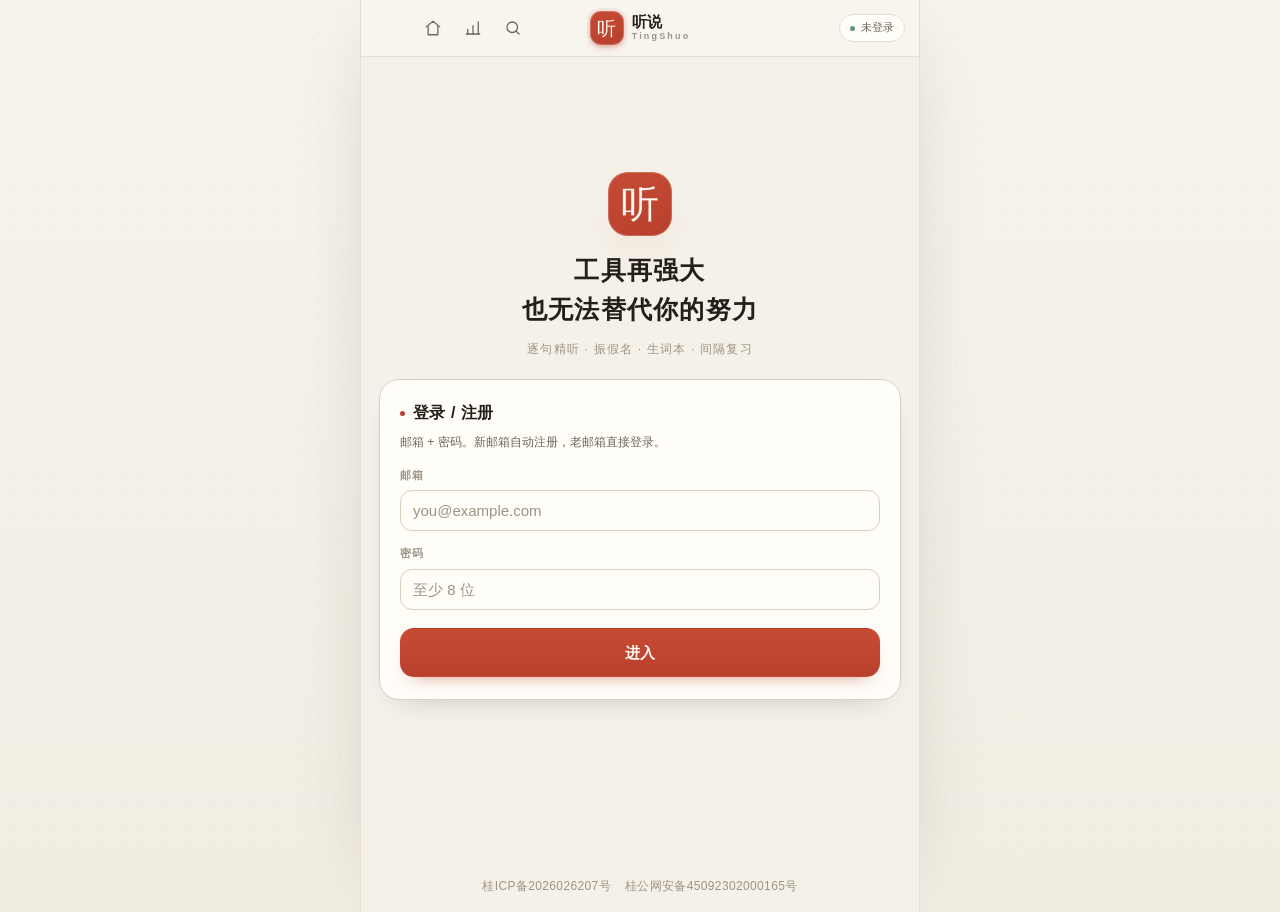
==== commit 8b8977ad: "fix: 顶栏返回键改常驻占位，首页/学习足迹/查词图标不再随返回键显隐位移（v0.9.67）" ====
--- a/web/index.html
+++ b/web/index.html
@@ -15,7 +15,7 @@
 <div class="frame">
   <header>
     <div class="hdr-side">
-      <button class="nav-btn" id="nav-back" style="display:none" title="返回" aria-label="返回">
+      <button class="nav-btn" id="nav-back" title="返回" aria-label="返回" aria-hidden="true" tabindex="-1">
         <svg viewBox="0 0 24 24" width="18" height="18" fill="none" stroke="currentColor" stroke-width="1.8" stroke-linecap="round" stroke-linejoin="round"><path d="m15 18-6-6 6-6"/></svg>
       </button>
       <button class="nav-btn" id="nav-home" title="首页" aria-label="首页">
--- a/web/css/style.css
+++ b/web/css/style.css
@@ -148,6 +148,9 @@
 .nav-btn:active { transform: scale(.94); }
 .nav-btn.text { width: auto; padding: 0 10px; font-size: 12px; color: var(--ink3); }
 .nav-btn.text:hover { color: var(--accent); border-color: rgba(184, 64, 44, .22); background: var(--accent-soft); }
+/* 返回键常驻占位：不可用时只收可见性，后续三个图标按钮位置不随之位移 */
+#nav-back { visibility: hidden; pointer-events: none; }
+#nav-back.on { visibility: visible; pointer-events: auto; }
 header .s {
   display: inline-flex; align-items: center; gap: 6px;
   max-width: 148px; padding: 4px 10px;
@@ -1382,6 +1385,30 @@
 .nb-sent .txt { font-family: var(--serif); font-size: 15px; line-height: 1.9; }
 .nb-sent .zh { font-size: 12px; color: var(--ink2); margin-top: 3px; display: block; }
 .nb-sent .play { width: 32px; height: 32px; font-size: 11px; flex: none; margin-top: 2px; }
+
+/* 生词卡展开区：常用词组（3 条短搭配，点条目听发音） */
+#nb-words .nb-phrases { flex: 0 0 100%; }
+#nb-words .nb-sec-title { font-size: 11px; letter-spacing: .08em; color: var(--ink3); margin: 0 0 2px 2px; }
+#nb-words .nb-phrase {
+  display: flex; align-items: center; gap: 10px;
+  padding: 8px 12px; margin: 6px 0 0;
+  background: var(--surface-2); border: 1px solid transparent; border-radius: 12px;
+  cursor: pointer;
+  transition: border-color var(--dur) var(--ease), background var(--dur) var(--ease);
+}
+#nb-words .nb-phrase:hover { border-color: rgba(184, 64, 44, .32); background: var(--accent-soft); }
+#nb-words .nb-phrase:focus-visible { outline: 2px solid var(--accent); outline-offset: 2px; }
+#nb-words .nb-phrase .wrap { flex: 1; min-width: 0; }
+#nb-words .nb-phrase .txt { font-family: var(--serif); font-size: 14.5px; line-height: 1.75; }
+#nb-words .nb-phrase .zh { font-size: 12px; color: var(--ink2); margin-top: 2px; }
+#nb-words .nb-phrase .ph-play {
+  flex: none; width: 30px; height: 30px; display: grid; place-items: center;
+  border-radius: 50%; background: var(--surface); border: 1px solid var(--line); color: var(--ink2);
+  transition: border-color var(--dur) var(--ease), color var(--dur) var(--ease);
+}
+#nb-words .nb-phrase .ph-play svg { width: 15px; height: 15px; }
+#nb-words .nb-phrase:hover .ph-play { border-color: var(--accent); color: var(--accent-deep); }
+#nb-words .nb-phrases-loading { margin: 0 0 8px 2px; font-size: 12px; }
 
 /* 生词行「影视原声」「联想」按钮与横滑剧照条 */
 .word-clip-btn, .word-assoc-btn {
@@ -1823,6 +1850,12 @@
 }
 .ai-thinking { color: var(--ink3); }
 .ai-err { color: var(--danger); }
+.ai-retry {
+  margin-left: 10px; padding: 3px 14px; border: 1px solid var(--accent);
+  border-radius: 999px; background: none; color: var(--accent);
+  font-size: 12px; line-height: 1.5; cursor: pointer; vertical-align: middle;
+}
+.ai-retry:hover { background: var(--accent); color: #fff; }
 .ai-reason { margin-bottom: 6px; }
 .ai-reason summary { cursor: pointer; color: var(--ink3); font-size: 12px; }
 .ai-reason pre {
@@ -2490,6 +2523,29 @@
 .gra-cell-say svg { width: 11px; height: 11px; }
 .gra-cell-say:hover { border-color: var(--accent); background: var(--accent-soft); color: var(--accent-deep); }
 .gra-hit { outline: 2px solid var(--accent); outline-offset: 1px; border-radius: var(--r-md); transition: outline-color .3s; }
+.gra-drills {
+  margin-top: 14px; padding: 12px 14px;
+  border: 1px solid rgba(184, 64, 44, .2); border-radius: var(--r-md);
+  background: linear-gradient(180deg, #FFF8F2, var(--surface));
+}
+.gra-drills-head { display: flex; align-items: baseline; justify-content: space-between; gap: 8px; flex-wrap: wrap; }
+.gra-drills-title { font-size: 13px; font-weight: 700; color: var(--ink); }
+.gra-drills-sub { font-size: 11px; color: var(--ink3); }
+.gra-drills-btns { display: flex; gap: 8px; margin-top: 10px; }
+.gra-drill {
+  flex: 1; min-width: 0;
+  display: inline-flex; align-items: baseline; justify-content: center; gap: 7px;
+  padding: 10px 12px; border: 1px solid var(--line-strong); border-radius: 10px;
+  background: var(--surface); color: var(--ink);
+  font-family: inherit; font-size: 13px; font-weight: 700; cursor: pointer;
+  transition: border-color var(--dur) var(--ease), background var(--dur) var(--ease),
+    box-shadow var(--dur) var(--ease);
+}
+.gra-drill b { font-size: 11px; font-weight: 500; color: var(--ink3); }
+.gra-drill:hover { border-color: var(--accent); background: var(--accent-soft); box-shadow: var(--shadow-sm); }
+@media (max-width: 480px) {
+  .gra-drills-btns { flex-direction: column; }
+}
 
 /* 语法测验 */
 .gra-quiz-entry {
